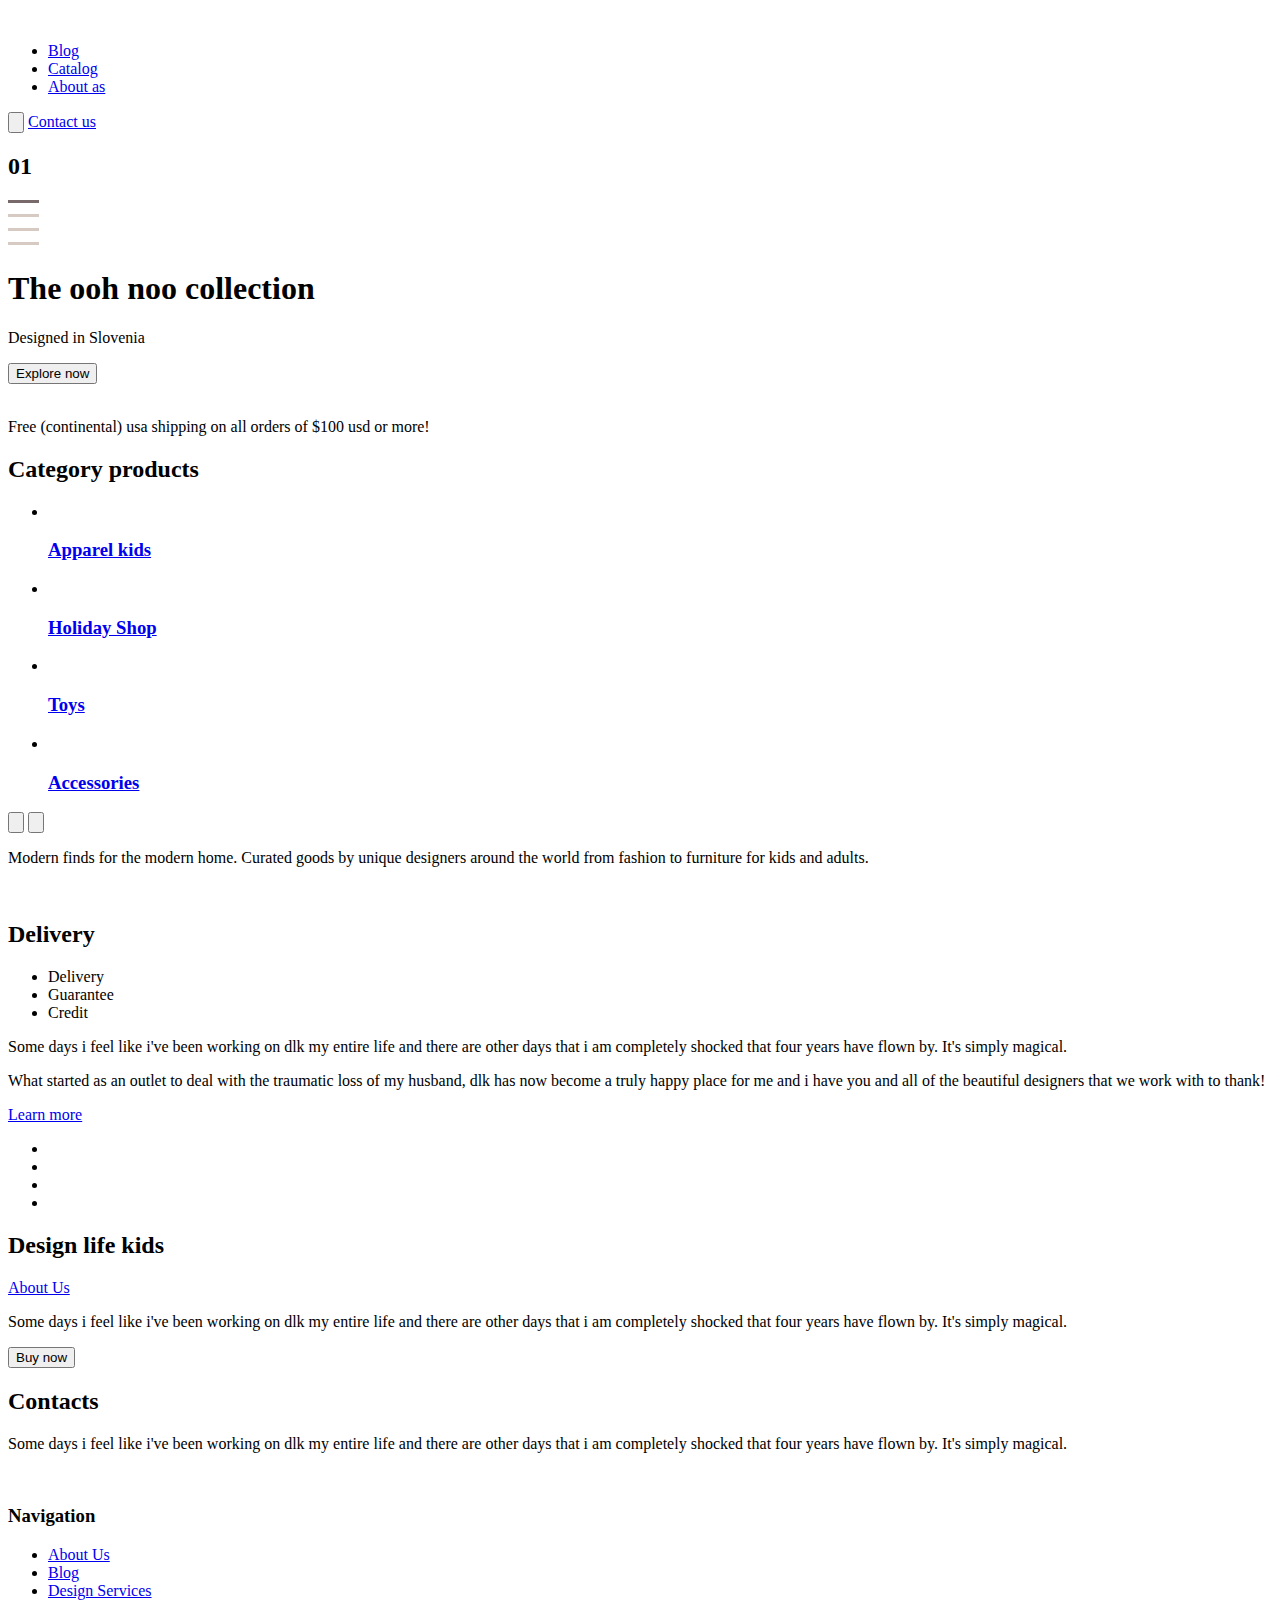
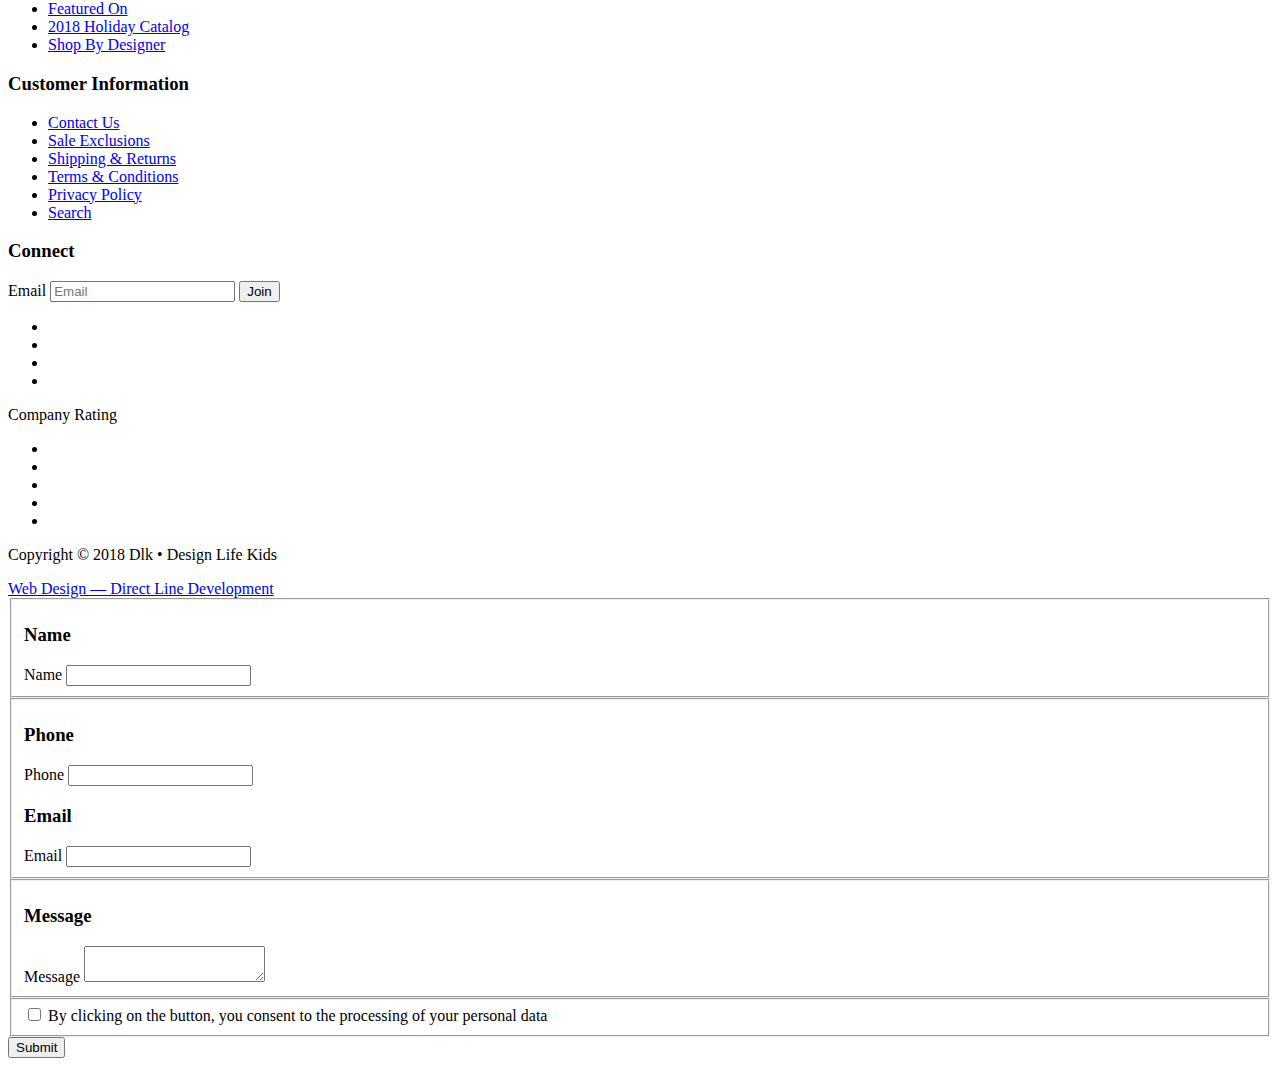
==== index.html @ 0288eea3 "restored files in proper location" ====
<!DOCTYPE html>
<html lang="en">
<head>
    <meta charset="UTF-8">    
    <title>Design Life Kids</title>
</head>
<body>
    <header>
        <img src="Images/logo-dlk.svg" alt="" class="logo">
        <nav>
            <ul>
                <li>
                    <a href="pages/blog.html">Blog</a>
                </li>
                <li>
                    <a href="pages/catalog.html">Catalog</a>
                </li>
                <li>
                    <a href="#">About as</a>
                </li>
            </ul>
        </nav>
        <div>
            <button class="button-magnifier">            
                <img src="Images/magnifier.png" alt="" class="search">                
            </button>
            <a href="pages/contacts.html" class="HeaderContactUS">Contact us</a> 
        </div>
    </header>
    
    <main>
        <section class="banner">
            <div>
                <h2>01</h2>
                <svg width="31" height="45" viewBox="0 0 31 45" fill="none" xmlns="http://www.w3.org/2000/svg">
                    <rect y="42" width="30.9994" height="3" fill="#D6CAC2"/>
                    <rect y="28" width="30.9994" height="3" fill="#D6CAC2"/>
                    <rect y="14" width="30.9994" height="3" fill="#D6CAC2"/>
                    <rect width="30.9994" height="3" fill="#1E0606" fill-opacity="0.6"/>
                </svg>
            </div>
            <div>
                <h1>The ooh noo collection</h1>
                <p>Designed in Slovenia</p>
                <button class="button">Explore now</button>
            </div>
            <img src="Images/banner-ooh_noo.png" alt="">
            <p> Free (continental) usa shipping on all orders of $100 usd or more!</p>
        </section>
        <section class="products">
            <h2>Category products</h2>
            <ul>
                <li>
                    <a href="#">
                        <img src="Images/products-apparel_kids.png" alt="">
                    </a>
                    <a href="#">  
                        <h3>Apparel kids</h3>
                    </a>
                </li>
                <li>
                    <a href="#">
                        <img src="Images/products-holiday_shop.png" alt="">
                    </a>
                    <a href="#">
                        <h3>Holiday Shop</h3>
                    </a>
                </li>
                <li>
                    <a href="pages/toys.html">
                        <img src="Images/products-toys.png" alt="">
                    </a>
                    <a href="pages/toys.html">
                        <h3>Toys</h3>
                    </a>
                </li>
                <li>
                    <a href="#">
                        <img src="Images/products-accessories.png" alt="">
                    </a>
                    <a href="#">
                        <h3>Accessories</h3>
                    </a>
                </li>
            </ul>
            <button class="button-arrow"><img src="Images/arrow-left.svg" alt=""></button>
            <button class="button-arrow"><img src="Images/arrow-right.svg" alt=""></button>
            <p>
                Modern finds for the modern home. Curated goods by unique designers around the world from fashion to furniture for kids and adults.
            </p>
        </section>
        <section class="delivery">
            <img src="Images/delivery-portrait.png" alt="">
            <div>
                <h2>Delivery</h2>
                <ul>
                    <li>Delivery</li>
                    <li>Guarantee</li>
                    <li>Credit</li>
                </ul>
                <p>
                    Some days i feel like i've been working on dlk my entire life and there are other days that i am completely shocked that four years have flown by. It's simply magical.
                </p>
                <p>
                    What started as an outlet to deal  with the traumatic loss of my husband, dlk has now become a truly happy place for me and i have you and all of the beautiful designers that we work with to thank!
                </p>
                <a href="#" class="button">Learn more</a>
            </div>
        
        </section>
        <div class="brands">            
            <ul>
                <li><a href="#"><img src="Images/brands-mailru.svg" alt=""></a></li>
                <li><a href="#"><img src="Images/brands-apple.svg" alt=""></a></li>
                <li><a href="#"><img src="Images/brands-eltex.svg" alt=""></a></li>
                <li><a href="#"><img src="Images/brands-owox.svg" alt=""></a></li>
            </ul>
        </div>
        <div class="about">
            <section>
                <h2>Design life kids</h2>
                <a href="#">About Us</a>
                <p>
                    Some days i feel like i've been working on dlk my entire life and there are other days that i am completely shocked that four years have flown by. It's simply magical.
                </p>
                <button class="button">Buy now</button>
            </section>        
            <section>
                <h2>Contacts</h2>
                <p>
                    Some days i feel like i've been working on dlk my entire life and there are other days that i am completely shocked that four years have flown by. It's simply magical.
                </p>
                <img src="Images/map.png" alt="">
            </section>
        </div>
    </main>
    <footer>
        <section class="footer">
            <h3>Navigation</h3>
            <nav>
                <ul>
                    <li><a href="#">About Us</a></li>
                    <li><a href="pages/blog.html">Blog</a></li>
                    <li><a href="#">Design Services</a></li>
                    <li><a href="#">Featured On</a></li>
                    <li><a href="#">2018 Holiday Catalog</a></li>
                    <li><a href="#">Shop By Designer</a></li>
                </ul>
            </nav>           
        </section>
        <section class="footer">
            <h3>Customer Information</h3>
            <nav>
                <ul>
                    <li><a href="pages/contacts.html">Contact Us</a></li>
                    <li><a href="#">Sale Exclusions</a></li>
                    <li><a href="#">Shipping & Returns</a></li>
                    <li><a href="#">Terms & Conditions</a></li>
                    <li><a href="#">Privacy Policy</a></li>
                    <li><a href="#">Search</a></li>
                </ul>    
            </nav>            
        </section>
        <section class="footer">
            <h3>Connect</h3>
            <form action="#">            
                <label for="email1">Email</label>
                <input type="email" placeholder="Email" id="email1">
                <button class="button">Join</button>
            </form>
            <ul>
                <li><a href="#" target="_blank"><img src="Images/social-facebook.svg" alt=""></a></li>
                <li><a href="#" target="_blank"><img src="Images/social-twitter.svg" alt=""></a></li>
                <li><a href="#" target="_blank"><img src="Images/social-pinterest.svg" alt=""></a></li>
                <li><a href="#" target="_blank"><img src="Images/social-instagram.svg" alt=""></a></li>
            </ul>            
        </section>
        <div class="footer">
            <p>Company Rating</p>
            <ul>
                <li>
                    <svg width="14" height="13" viewBox="0 0 14 13" fill="none" xmlns="http://www.w3.org/2000/svg">
                    <path d="M5.60845 0.927052C5.9078 0.0057416 7.21121 0.00574088 7.51056 0.927052L8.58013 4.21885H12.0413C13.0101 4.21885 13.4128 5.45846 12.6291 6.02786L9.82895 8.06231L10.8985 11.3541C11.1979 12.2754 10.1434 13.0415 9.35968 12.4721L6.55951 10.4377L3.75934 12.4721C2.97563 13.0415 1.92115 12.2754 2.2205 11.3541L3.29007 8.06231L0.4899 6.02787C-0.293814 5.45846 0.108961 4.21885 1.07768 4.21885H4.53888L5.60845 0.927052Z" fill="white"/>
                    </svg>
                </li>
                <li>
                    <svg width="14" height="13" viewBox="0 0 14 13" fill="none" xmlns="http://www.w3.org/2000/svg">
                    <path d="M5.60845 0.927052C5.9078 0.0057416 7.21121 0.00574088 7.51056 0.927052L8.58013 4.21885H12.0413C13.0101 4.21885 13.4128 5.45846 12.6291 6.02786L9.82895 8.06231L10.8985 11.3541C11.1979 12.2754 10.1434 13.0415 9.35968 12.4721L6.55951 10.4377L3.75934 12.4721C2.97563 13.0415 1.92115 12.2754 2.2205 11.3541L3.29007 8.06231L0.4899 6.02787C-0.293814 5.45846 0.108961 4.21885 1.07768 4.21885H4.53888L5.60845 0.927052Z" fill="white"/>
                    </svg>
                </li>
                <li>
                    <svg width="14" height="13" viewBox="0 0 14 13" fill="none" xmlns="http://www.w3.org/2000/svg">
                    <path d="M5.60845 0.927052C5.9078 0.0057416 7.21121 0.00574088 7.51056 0.927052L8.58013 4.21885H12.0413C13.0101 4.21885 13.4128 5.45846 12.6291 6.02786L9.82895 8.06231L10.8985 11.3541C11.1979 12.2754 10.1434 13.0415 9.35968 12.4721L6.55951 10.4377L3.75934 12.4721C2.97563 13.0415 1.92115 12.2754 2.2205 11.3541L3.29007 8.06231L0.4899 6.02787C-0.293814 5.45846 0.108961 4.21885 1.07768 4.21885H4.53888L5.60845 0.927052Z" fill="white"/>
                    </svg>
                </li>
                <li>
                    <svg width="14" height="13" viewBox="0 0 14 13" fill="none" xmlns="http://www.w3.org/2000/svg">
                    <path d="M5.60845 0.927052C5.9078 0.0057416 7.21121 0.00574088 7.51056 0.927052L8.58013 4.21885H12.0413C13.0101 4.21885 13.4128 5.45846 12.6291 6.02786L9.82895 8.06231L10.8985 11.3541C11.1979 12.2754 10.1434 13.0415 9.35968 12.4721L6.55951 10.4377L3.75934 12.4721C2.97563 13.0415 1.92115 12.2754 2.2205 11.3541L3.29007 8.06231L0.4899 6.02787C-0.293814 5.45846 0.108961 4.21885 1.07768 4.21885H4.53888L5.60845 0.927052Z" fill="white"/>
                    </svg>
                        
                </li>
                <li>
                    <svg width="14" height="13" viewBox="0 0 14 13" fill="none" xmlns="http://www.w3.org/2000/svg">
                    <path d="M5.60845 0.927052C5.9078 0.0057416 7.21121 0.00574088 7.51056 0.927052L8.58013 4.21885H12.0413C13.0101 4.21885 13.4128 5.45846 12.6291 6.02786L9.82895 8.06231L10.8985 11.3541C11.1979 12.2754 10.1434 13.0415 9.35968 12.4721L6.55951 10.4377L3.75934 12.4721C2.97563 13.0415 1.92115 12.2754 2.2205 11.3541L3.29007 8.06231L0.4899 6.02787C-0.293814 5.45846 0.108961 4.21885 1.07768 4.21885H4.53888L5.60845 0.927052Z" fill="white"/>
                    </svg>
                </li>
            </ul>
            <p>Copyright © 2018 Dlk • Design Life Kids</p>
            <a href="#">Web Design — Direct Line Development</a>
        </div>
    </footer>
    <div class="modal__form">
		<form action="#">
			<fieldset>
				<div>
                    <h3>Name</h3>
					<label for="name1">Name</label>
					<input type="text" id="name1">
				</div>
			</fieldset>
			<fieldset>
				<div>
                    <h3>Phone</h3>
					<label for="phone1">Phone</label>
					<input type="tel" id="phone1">
				</div>
				<div>
                    <h3>Email</h3>
					<label for="email2">Email</label>
					<input type="email" id="email2">
				</div>
			</fieldset>
			<fieldset>
                <h3>Message</h3>
				<label for="message1">Message</label>
				<textarea id="message1"></textarea>
			</fieldset>
            <fieldset>                
                <input type="checkbox" name="Confirm" id="Confirm1">
                <label for="Confirm1">By clicking on the button, you consent to the processing of your personal data</label>
            </fieldset>
            <button class="submit">Submit</button>			
		</form>
	</div>
</body>
</html>
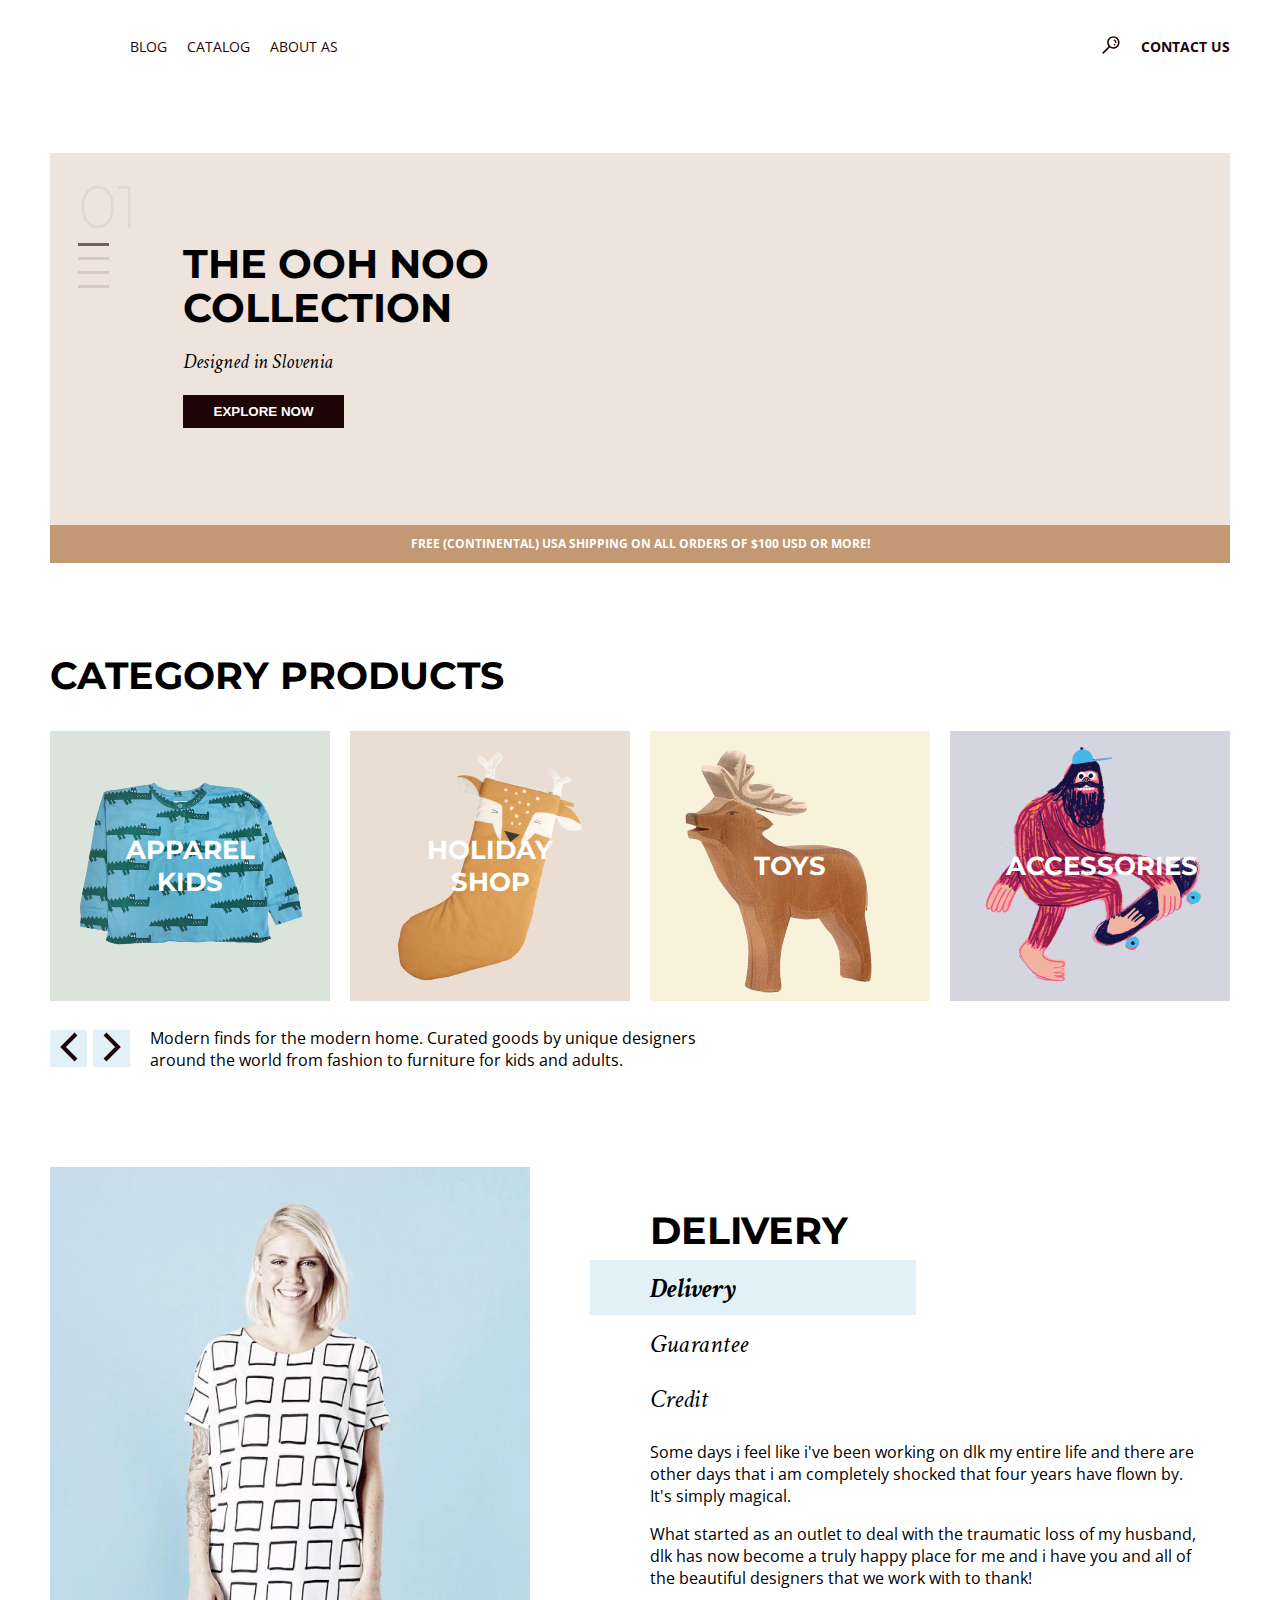
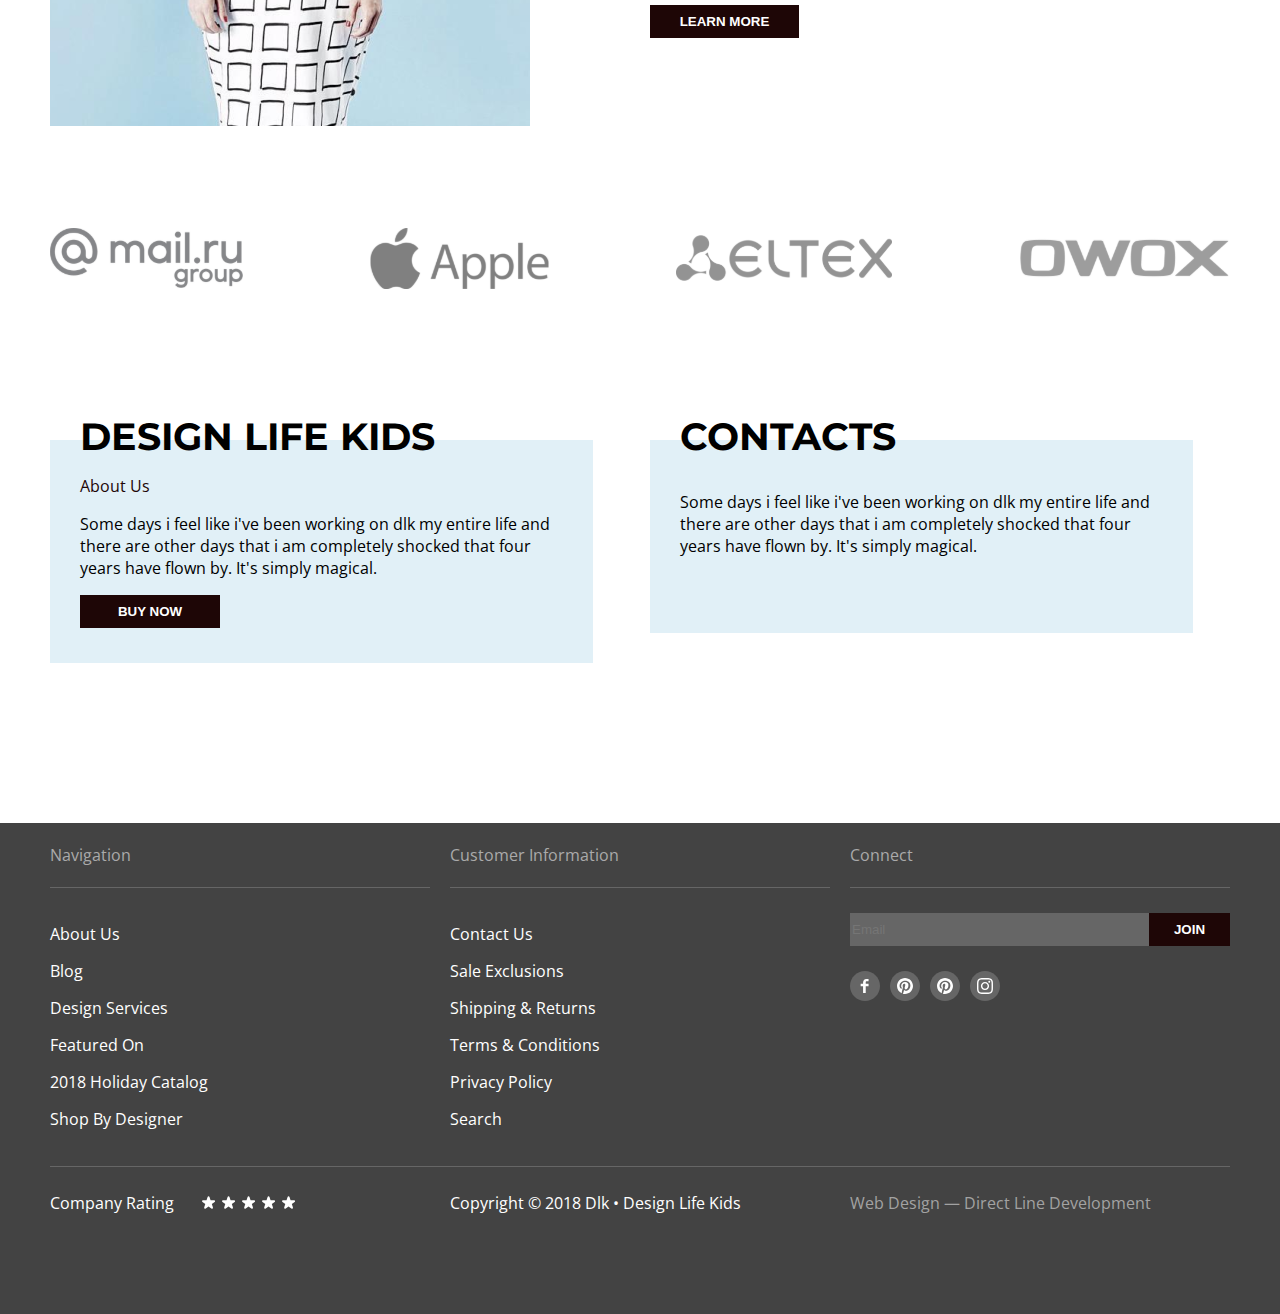
==== commit b04e9a09: "Main page has been fully CSSed." ====
--- a/index.html
+++ b/index.html
@@ -3,235 +3,317 @@
 <head>
     <meta charset="UTF-8">    
     <title>Design Life Kids</title>
+    <link rel="preconnect" href="https://fonts.gstatic.com">
+    <link href="https://fonts.googleapis.com/css2?family=Open+Sans:wght@400;700&display=swap" rel="stylesheet">
+    <link href="https://fonts.googleapis.com/css2?family=Montserrat:wght@300;400;700&display=swap" rel="stylesheet">
+    <link href="https://fonts.googleapis.com/css2?family=Crimson+Text:ital,wght@1,400;1,700&display=swap" rel="stylesheet">
+    <link rel="stylesheet" href="css/style.css">
 </head>
 <body>
-    <header>
-        <img src="Images/logo-dlk.svg" alt="" class="logo">
-        <nav>
-            <ul>
-                <li>
+    <header class="header container">        
+        <div class="header-logo">
+            <img src="Images/logo-dlk.svg" alt="" >
+        </div>
+        <nav class="header-nav">
+            <ul class="outline header-list">
+                <li class="header-item">
                     <a href="pages/blog.html">Blog</a>
                 </li>
-                <li>
+                <li class="header-item">
                     <a href="pages/catalog.html">Catalog</a>
                 </li>
-                <li>
+                <li class="header-item">
                     <a href="#">About as</a>
                 </li>
             </ul>
         </nav>
-        <div>
-            <button class="button-magnifier">            
-                <img src="Images/magnifier.png" alt="" class="search">                
+        <div class="header-contacts-us-wrapper">
+            <button class="button-magnifier">                        
+                <svg class="search" width="18" height="18" viewBox="0 0 18 18" fill="none" xmlns="http://www.w3.org/2000/svg">
+                    <path d="M11.3651 0.26001C7.94509 0.26001 5.16509 3.08001 5.16509 6.52001C5.16509 7.98001 5.6651 9.30002 6.4851 10.38L0.605098 16.32C0.265098 16.68 0.265098 17.24 0.605098 17.58C0.785098 17.76 1.0051 17.84 1.2251 17.84C1.4651 17.84 1.6851 17.76 1.8651 17.58L7.7451 11.62C8.7651 12.36 10.0051 12.78 11.3451 12.78C14.7651 12.78 17.5451 9.96001 17.5451 6.52001C17.5651 3.06001 14.7851 0.26001 11.3651 0.26001ZM11.3651 11.2C8.82509 11.2 6.76509 9.10001 6.76509 6.52001C6.76509 3.94001 8.82509 1.84001 11.3651 1.84001C13.9051 1.84001 15.9651 3.94001 15.9651 6.52001C15.9651 9.10001 13.9051 11.2 11.3651 11.2ZM14.4651 6.60001C14.4251 6.94001 14.1251 7.20001 13.7851 7.20001C13.7451 7.20001 13.7251 7.20001 13.6851 7.20001C13.3051 7.14001 13.0451 6.80001 13.0851 6.42001C13.2251 5.38001 12.0651 4.84001 12.0051 4.82001C11.6651 4.66001 11.5051 4.24001 11.6651 3.90001C11.8251 3.56001 12.2251 3.40001 12.5851 3.54001C12.6651 3.56001 14.7451 4.52001 14.4651 6.60001ZM13.0051 8.12001C13.1451 8.26001 13.2451 8.48002 13.2451 8.68002C13.2451 8.90002 13.1651 9.10001 13.0051 9.24002C12.8651 9.38002 12.6451 9.48002 12.4451 9.48002C12.2451 9.48002 12.0251 9.40001 11.8851 9.24002C11.7451 9.10001 11.6451 8.88002 11.6451 8.68002C11.6451 8.48002 11.7251 8.26001 11.8851 8.12001C12.0251 7.98001 12.2451 7.88002 12.4451 7.88002C12.6451 7.88002 12.8451 7.96001 13.0051 8.12001Z" fill="#1E0606"/>
+                </svg>                                
             </button>
-            <a href="pages/contacts.html" class="HeaderContactUS">Contact us</a> 
+            <div>
+                <a href="pages/contacts.html" class="header-contact-us">Contact us</a>
+            </div>            
         </div>
     </header>
     
     <main>
-        <section class="banner">
+        <section class="banner container">
+            <div class="banner-logo-block">
+                <div class="banner-burger">
+                    <p class="banner-page-number">01</p>
+                    <svg width="31" height="45" viewBox="0 0 31 45" fill="none" xmlns="http://www.w3.org/2000/svg">
+                        <rect y="42" width="30.9994" height="3" fill="#D6CAC2"/>
+                        <rect y="28" width="30.9994" height="3" fill="#D6CAC2"/>
+                        <rect y="14" width="30.9994" height="3" fill="#D6CAC2"/>
+                        <rect width="30.9994" height="3" fill="#1E0606" fill-opacity="0.6"/>
+                    </svg>
+                </div>
+                <div class="banner-title-block">
+                    <h1>The ooh noo collection</h1>
+                    <p class="banner-designed">Designed in Slovenia</p>
+                    <button class="button explore-now">Explore now</button>
+                </div>
+                <img src="Images/banner-ooh_noo.png" class="banner-logo-img" alt="">                           
+            </div>           
+            <p class="free-shipping">Free (continental) usa shipping on all orders of $100 usd or more!</p>            
+        </section>
+        <section class="products container">
+            <h2>Category products</h2>
+            <ul class="products-list">
+                <li>
+                     <a href="#" class="products-link">
+                         <div class="products-items prod-item-01">                            
+                             <div class="product-title">
+                                 <h3>Apparel kids</h3>                                
+                             </div>                           
+                         </div>
+                     </a>
+                </li>
+                <li>
+                     <a href="#" class="products-link">
+                         <div class="products-items prod-item-02">
+                             <div class="product-title">
+                                 <h3>Holiday Shop</h3>                        
+                             </div>
+                         </div>
+                     </a>
+                </li>
+                <li>
+                     <a href="#" class="products-link">
+                         <div class="products-items prod-item-03">
+                             <div class="product-title">
+                                 <h3>Toys</h3>                        
+                             </div>
+                         </div>
+                     </a>
+                </li>
+                <li>
+                     <a href="#" class="products-link">
+                         <div class="products-items prod-item-04">
+                             <div class="product-title">
+                                 <h3>Accessories</h3>  
+                             </div>
+                         </div>
+                     </a>
+                 </li>
+            </ul>
+            <div class="list-control-buttons">
+                <div class="buttons-wrapper">
+                     <button class="button-arrow"><img src="images/arrow-left.svg" alt=""></button>                
+                </div>
+                <div class="buttons-wrapper">                
+                     <button class="button-arrow"><img src="images/arrow-right.svg" alt=""></button>
+                </div>
+                <div class="text-wrapper">
+                     <p>Modern finds for the modern home. Curated goods by unique designers around the world from fashion to furniture for kids and adults.</p>
+                </div>                      
+            </div>                    
+        </section>        
+        <section class="delivery container">
             <div>
-                <h2>01</h2>
-                <svg width="31" height="45" viewBox="0 0 31 45" fill="none" xmlns="http://www.w3.org/2000/svg">
-                    <rect y="42" width="30.9994" height="3" fill="#D6CAC2"/>
-                    <rect y="28" width="30.9994" height="3" fill="#D6CAC2"/>
-                    <rect y="14" width="30.9994" height="3" fill="#D6CAC2"/>
-                    <rect width="30.9994" height="3" fill="#1E0606" fill-opacity="0.6"/>
-                </svg>
+                <img src="images/delivery-portrait.png" alt="">
             </div>
-            <div>
-                <h1>The ooh noo collection</h1>
-                <p>Designed in Slovenia</p>
-                <button class="button">Explore now</button>
+            <div class="delivery-wrapper">
+                <div >
+                    <h2 class="delivery-title">Delivery</h2>
+                </div>            
+                <ul class="outline delivery-list">
+                    <li class="delivery-list-item delivery-selected-item">
+                        Delivery
+                    </li>
+                    <li class="delivery-list-item">
+                        Guarantee
+                        
+                    </li>
+                    <li class="delivery-list-item">
+                        Credit                  
+                    </li>
+                </ul>
+                <p class="delivery-text">Some days i feel like i've been working on dlk my entire life and there are other days that i am completely shocked that four years have flown by. It's simply magical.</p>
+                <p class="delivery-text">What started as an outlet to deal  with the traumatic loss of my husband, dlk has now become a truly happy place for me and i have you and all of the beautiful designers that we work with to thank!</p>
+                <button class="button learn-more">
+                    Learn more
+                </button>
             </div>
-            <img src="Images/banner-ooh_noo.png" alt="">
-            <p> Free (continental) usa shipping on all orders of $100 usd or more!</p>
         </section>
-        <section class="products">
-            <h2>Category products</h2>
-            <ul>
-                <li>
-                    <a href="#">
-                        <img src="Images/products-apparel_kids.png" alt="">
-                    </a>
-                    <a href="#">  
-                        <h3>Apparel kids</h3>
-                    </a>
-                </li>
-                <li>
-                    <a href="#">
-                        <img src="Images/products-holiday_shop.png" alt="">
-                    </a>
-                    <a href="#">
-                        <h3>Holiday Shop</h3>
-                    </a>
-                </li>
-                <li>
-                    <a href="pages/toys.html">
-                        <img src="Images/products-toys.png" alt="">
-                    </a>
-                    <a href="pages/toys.html">
-                        <h3>Toys</h3>
-                    </a>
-                </li>
-                <li>
-                    <a href="#">
-                        <img src="Images/products-accessories.png" alt="">
-                    </a>
-                    <a href="#">
-                        <h3>Accessories</h3>
-                    </a>
-                </li>
+        <div class="brands container">            
+            <ul class="outline brands-list">
+                <li class="brand-item"><a href="#"><img src="images/brands-mailru.svg" alt=""></a></li>
+                <li class="brand-item"><a href="#"><img src="images/brands-apple.svg" alt=""></a></li>
+                <li class="brand-item"><a href="#"><img src="images/brands-eltex.svg" alt=""></a></li>
+                <li class="brand-item"><a href="#"><img src="images/brands-owox.svg" alt=""></a></li>
             </ul>
-            <button class="button-arrow"><img src="Images/arrow-left.svg" alt=""></button>
-            <button class="button-arrow"><img src="Images/arrow-right.svg" alt=""></button>
-            <p>
-                Modern finds for the modern home. Curated goods by unique designers around the world from fashion to furniture for kids and adults.
-            </p>
-        </section>
-        <section class="delivery">
-            <img src="Images/delivery-portrait.png" alt="">
-            <div>
-                <h2>Delivery</h2>
-                <ul>
-                    <li>Delivery</li>
-                    <li>Guarantee</li>
-                    <li>Credit</li>
-                </ul>
-                <p>
+        </div>
+        <div class="about container">
+            <section class="about-design">
+                <div class="about-title-shift">
+                    <h2>Design life kids</h2>
+                </div>
+                
+                <div class="about-design-block">
+                    <a href="#">About Us</a>
+                    <p>
+                        Some days i feel like i've been working on dlk my entire life and there are other days that i am completely shocked that four years have flown by. It's simply magical.
+                    </p>
+                    <button class="button buy-now">Buy now</button>
+                </div>
+                
+            </section>        
+            <section class="about-contacts">
+                <div class="about-title-shift">
+                    <h2>Contacts</h2>
+                </div>
+                
+                <div class="about-design-block about-contacts-block">
+                    <p>
                     Some days i feel like i've been working on dlk my entire life and there are other days that i am completely shocked that four years have flown by. It's simply magical.
-                </p>
-                <p>
-                    What started as an outlet to deal  with the traumatic loss of my husband, dlk has now become a truly happy place for me and i have you and all of the beautiful designers that we work with to thank!
-                </p>
-                <a href="#" class="button">Learn more</a>
-            </div>
-        
-        </section>
-        <div class="brands">            
-            <ul>
-                <li><a href="#"><img src="Images/brands-mailru.svg" alt=""></a></li>
-                <li><a href="#"><img src="Images/brands-apple.svg" alt=""></a></li>
-                <li><a href="#"><img src="Images/brands-eltex.svg" alt=""></a></li>
-                <li><a href="#"><img src="Images/brands-owox.svg" alt=""></a></li>
-            </ul>
-        </div>
-        <div class="about">
-            <section>
-                <h2>Design life kids</h2>
-                <a href="#">About Us</a>
-                <p>
-                    Some days i feel like i've been working on dlk my entire life and there are other days that i am completely shocked that four years have flown by. It's simply magical.
-                </p>
-                <button class="button">Buy now</button>
-            </section>        
-            <section>
-                <h2>Contacts</h2>
-                <p>
-                    Some days i feel like i've been working on dlk my entire life and there are other days that i am completely shocked that four years have flown by. It's simply magical.
-                </p>
-                <img src="Images/map.png" alt="">
+                    </p>
+                </div>
+                <div class="about-map">
+                    <img src="Images/map.png" alt="">
+                </div>                       
             </section>
         </div>
     </main>
     <footer>
-        <section class="footer">
-            <h3>Navigation</h3>
-            <nav>
-                <ul>
-                    <li><a href="#">About Us</a></li>
-                    <li><a href="pages/blog.html">Blog</a></li>
-                    <li><a href="#">Design Services</a></li>
-                    <li><a href="#">Featured On</a></li>
-                    <li><a href="#">2018 Holiday Catalog</a></li>
-                    <li><a href="#">Shop By Designer</a></li>
+        <div class="footer-wrapper footer-wrapper-1 container">
+            <section class="footer-section">        
+                <h4>Navigation</h4>
+                <nav class="footer-nav">
+                    <ul class="outline footer-nav-list">
+                        <li><a href="#">About Us</a></li>
+                        <li><a href="pages/blog.html">Blog</a></li>
+                        <li><a href="#">Design Services</a></li>
+                        <li><a href="#">Featured On</a></li>
+                        <li><a href="#">2018 Holiday Catalog</a></li>
+                        <li><a href="#">Shop By Designer</a></li>
+                    </ul>
+                </nav>        
+            </section>
+            <section class="footer-section">        
+                <h4>Customer Information</h4>
+                <nav class="footer-nav">
+                    <ul class="outline footer-nav-list">
+                        <li><a href="pages/contacts.html">Contact Us</a></li>
+                        <li><a href="#">Sale Exclusions</a></li>
+                        <li><a href="#">Shipping & Returns</a></li>
+                        <li><a href="#">Terms & Conditions</a></li>
+                        <li><a href="#">Privacy Policy</a></li>
+                        <li><a href="#">Search</a></li>
+                    </ul>
+                </nav>        
+            </section>
+            <section class="footer-section">        
+                <h4>Connect</h4>
+                <div class="footer-nav">
+                    <form action="#" class="form">            
+                        <label for="email1" class="footer-label-email">Email</label>
+                        <input type="email" placeholder="Email" id="email1" class="input-field">
+                        <button class="button join">Join</button>
+                    </form>
+                </div>                               
+                <ul class="outline social-list">
+                    <li>
+                        <a href="#" target="_blank">
+                            <svg width="30" height="30" viewBox="0 0 30 30" fill="none" xmlns="http://www.w3.org/2000/svg">
+                                <path fill-rule="evenodd" clip-rule="evenodd" d="M0 15C0 6.71573 6.71573 0 15 0C23.2843 0 30 6.71573 30 15C30 23.2843 23.2843 30 15 30C6.71573 30 0 23.2843 0 15Z" fill="#666666"/>
+                                <path fill-rule="evenodd" clip-rule="evenodd" d="M18.5527 10.3672H16.2967C16.0307 10.3672 15.7337 10.7172 15.7337 11.1852V12.8142H18.5527V15.1352H15.7337V22.1052H13.0707V15.1352H10.6577V12.8142H13.0707V11.4472C13.0707 9.48823 14.4317 7.89423 16.2967 7.89423H18.5527V10.3672Z" fill="white"/>
+                            </svg>
+                        </a>
+                    </li>
+                    <li>
+                        <a href="#" target="_blank">
+                            <svg width="30" height="30" viewBox="0 0 30 30" fill="none" xmlns="http://www.w3.org/2000/svg">
+                                <path fill-rule="evenodd" clip-rule="evenodd" d="M0 15C0 6.71573 6.71573 0 15 0C23.2843 0 30 6.71573 30 15C30 23.2843 23.2843 30 15 30C6.71573 30 0 23.2843 0 15Z" fill="#666666"/>
+                                <path fill-rule="evenodd" clip-rule="evenodd" d="M15.0005 7C10.5825 7 7 10.5816 7 15.0005C7 18.2754 8.97001 21.0902 11.7896 22.3273C11.767 21.7694 11.7858 21.0977 11.9279 20.49C12.0821 19.8408 12.9571 16.1313 12.9571 16.1313C12.9571 16.1313 12.7021 15.6205 12.7021 14.865C12.7021 13.6796 13.3898 12.7943 14.245 12.7943C14.9722 12.7943 15.3241 13.3409 15.3241 13.9957C15.3241 14.7267 14.8575 15.8208 14.6176 16.8341C14.4172 17.6836 15.0428 18.3751 15.8801 18.3751C17.3957 18.3751 18.4165 16.4286 18.4165 14.1218C18.4165 12.3691 17.2358 11.0567 15.088 11.0567C12.6617 11.0567 11.1498 12.8658 11.1498 14.8866C11.1498 15.5847 11.3549 16.0758 11.6767 16.4559C11.8253 16.6318 11.8451 16.7014 11.7914 16.9027C11.7538 17.0486 11.6654 17.4042 11.6287 17.5444C11.5751 17.7466 11.4114 17.82 11.2288 17.7448C10.1102 17.2885 9.58999 16.0645 9.58999 14.6881C9.58999 12.4161 11.5064 9.68972 15.3072 9.68972C18.3619 9.68972 20.3724 11.9015 20.3724 14.2732C20.3724 17.4117 18.6282 19.7562 16.0551 19.7562C15.1924 19.7562 14.3795 19.2895 14.1011 18.7599C14.1011 18.7599 13.6363 20.6029 13.5385 20.9585C13.3691 21.5747 13.037 22.1919 12.7332 22.6717C13.4529 22.8843 14.213 23 15.0005 23C19.4184 23 23 19.4184 23 15.0005C23 10.5816 19.4184 7 15.0005 7Z" fill="white"/>
+                                </svg>
+                        </a>
+                    </li>
+                    <li>
+                        <a href="#" target="_blank">
+                            <svg width="30" height="30" viewBox="0 0 30 30" fill="none" xmlns="http://www.w3.org/2000/svg">
+                                <path fill-rule="evenodd" clip-rule="evenodd" d="M0 15C0 6.71573 6.71573 0 15 0C23.2843 0 30 6.71573 30 15C30 23.2843 23.2843 30 15 30C6.71573 30 0 23.2843 0 15Z" fill="#666666"/>
+                                <path fill-rule="evenodd" clip-rule="evenodd" d="M15.0005 7C10.5825 7 7 10.5816 7 15.0005C7 18.2754 8.97001 21.0902 11.7896 22.3273C11.767 21.7694 11.7858 21.0977 11.9279 20.49C12.0821 19.8408 12.9571 16.1313 12.9571 16.1313C12.9571 16.1313 12.7021 15.6205 12.7021 14.865C12.7021 13.6796 13.3898 12.7943 14.245 12.7943C14.9722 12.7943 15.3241 13.3409 15.3241 13.9957C15.3241 14.7267 14.8575 15.8208 14.6176 16.8341C14.4172 17.6836 15.0428 18.3751 15.8801 18.3751C17.3957 18.3751 18.4165 16.4286 18.4165 14.1218C18.4165 12.3691 17.2358 11.0567 15.088 11.0567C12.6617 11.0567 11.1498 12.8658 11.1498 14.8866C11.1498 15.5847 11.3549 16.0758 11.6767 16.4559C11.8253 16.6318 11.8451 16.7014 11.7914 16.9027C11.7538 17.0486 11.6654 17.4042 11.6287 17.5444C11.5751 17.7466 11.4114 17.82 11.2288 17.7448C10.1102 17.2885 9.58999 16.0645 9.58999 14.6881C9.58999 12.4161 11.5064 9.68972 15.3072 9.68972C18.3619 9.68972 20.3724 11.9015 20.3724 14.2732C20.3724 17.4117 18.6282 19.7562 16.0551 19.7562C15.1924 19.7562 14.3795 19.2895 14.1011 18.7599C14.1011 18.7599 13.6363 20.6029 13.5385 20.9585C13.3691 21.5747 13.037 22.1919 12.7332 22.6717C13.4529 22.8843 14.213 23 15.0005 23C19.4184 23 23 19.4184 23 15.0005C23 10.5816 19.4184 7 15.0005 7Z" fill="white"/>
+                                </svg>
+                        </a>
+                    </li>
+                    <li>
+                        <a href="#" target="_blank">
+                            <svg width="30" height="30" viewBox="0 0 30 30" fill="none" xmlns="http://www.w3.org/2000/svg">
+                                <path fill-rule="evenodd" clip-rule="evenodd" d="M0 15C0 6.71573 6.71573 0 15 0C23.2843 0 30 6.71573 30 15C30 23.2843 23.2843 30 15 30C6.71573 30 0 23.2843 0 15Z" fill="#666666"/>
+                                <path fill-rule="evenodd" clip-rule="evenodd" d="M15 7C12.8273 7 12.5549 7.0092 11.7016 7.04813C10.8501 7.08697 10.2686 7.22223 9.7597 7.42C9.23363 7.62443 8.7875 7.89797 8.3427 8.3427C7.89797 8.7875 7.62443 9.23363 7.42 9.7597C7.22223 10.2686 7.08697 10.8501 7.04813 11.7016C7.0092 12.5549 7 12.8273 7 15C7 17.1727 7.0092 17.4451 7.04813 18.2984C7.08697 19.1499 7.22223 19.7314 7.42 20.2403C7.62443 20.7664 7.89797 21.2125 8.3427 21.6573C8.7875 22.102 9.23363 22.3756 9.7597 22.58C10.2686 22.7778 10.8501 22.913 11.7016 22.9519C12.5549 22.9908 12.8273 23 15 23C17.1727 23 17.4451 22.9908 18.2984 22.9519C19.1499 22.913 19.7314 22.7778 20.2403 22.58C20.7664 22.3756 21.2125 22.102 21.6573 21.6573C22.102 21.2125 22.3756 20.7664 22.58 20.2403C22.7778 19.7314 22.913 19.1499 22.9519 18.2984C22.9908 17.4451 23 17.1727 23 15C23 12.8273 22.9908 12.5549 22.9519 11.7016C22.913 10.8501 22.7778 10.2686 22.58 9.7597C22.3756 9.23363 22.102 8.7875 21.6573 8.3427C21.2125 7.89797 20.7664 7.62443 20.2403 7.42C19.7314 7.22223 19.1499 7.08697 18.2984 7.04813C17.4451 7.0092 17.1727 7 15 7ZM15 8.44143C17.1361 8.44143 17.3891 8.4496 18.2327 8.4881C19.0127 8.52367 19.4363 8.65397 19.7182 8.76353C20.0916 8.90867 20.3581 9.08203 20.638 9.362C20.918 9.6419 21.0913 9.9084 21.2365 10.2818C21.346 10.5637 21.4763 10.9873 21.5119 11.7673C21.5504 12.6109 21.5586 12.8639 21.5586 15C21.5586 17.1361 21.5504 17.3891 21.5119 18.2327C21.4763 19.0127 21.346 19.4363 21.2365 19.7182C21.0913 20.0916 20.918 20.3581 20.638 20.638C20.3581 20.918 20.0916 21.0913 19.7182 21.2365C19.4363 21.346 19.0127 21.4763 18.2327 21.5119C17.3892 21.5504 17.1363 21.5586 15 21.5586C12.8637 21.5586 12.6108 21.5504 11.7673 21.5119C10.9873 21.4763 10.5637 21.346 10.2818 21.2365C9.9084 21.0913 9.64193 20.918 9.36197 20.638C9.08207 20.3581 8.90867 20.0916 8.76353 19.7182C8.65397 19.4363 8.52367 19.0127 8.4881 18.2327C8.4496 17.3891 8.44143 17.1361 8.44143 15C8.44143 12.8639 8.4496 12.6109 8.4881 11.7673C8.52367 10.9873 8.65397 10.5637 8.76353 10.2818C8.90867 9.9084 9.08203 9.6419 9.36197 9.362C9.64193 9.08203 9.9084 8.90867 10.2818 8.76353C10.5637 8.65397 10.9873 8.52367 11.7673 8.4881C12.6109 8.4496 12.8639 8.44143 15 8.44143ZM10.8919 15C10.8919 12.7311 12.7311 10.8919 15 10.8919C17.2689 10.8919 19.1081 12.7311 19.1081 15C19.1081 17.2689 17.2689 19.1081 15 19.1081C12.7311 19.1081 10.8919 17.2689 10.8919 15ZM15 17.6667C13.5272 17.6667 12.3333 16.4728 12.3333 15C12.3333 13.5272 13.5272 12.3333 15 12.3333C16.4728 12.3333 17.6667 13.5272 17.6667 15C17.6667 16.4728 16.4728 17.6667 15 17.6667ZM19.2704 11.6896C19.8006 11.6896 20.2304 11.2598 20.2304 10.7296C20.2304 10.1994 19.8006 9.76957 19.2704 9.76957C18.7402 9.76957 18.3104 10.1994 18.3104 10.7296C18.3104 11.2598 18.7402 11.6896 19.2704 11.6896Z" fill="white"/>
+                                </svg>
+                        </a>
+                    </li>
+                </ul>                     
+            </section>
+        </div>
+        <div class="footer-wrapper footer-wrapper-2 container">
+            <div class="footer-section raiting-wrapper">
+                <div class="raiting-title"> Company Rating</div>
+                <ul class="outline raiting-list">
+                    <li>
+                        <svg width="14" height="13" viewBox="0 0 14 13" fill="none" xmlns="http://www.w3.org/2000/svg">
+                        <path d="M5.60845 0.927052C5.9078 0.0057416 7.21121 0.00574088 7.51056 0.927052L8.58013 4.21885H12.0413C13.0101 4.21885 13.4128 5.45846 12.6291 6.02786L9.82895 8.06231L10.8985 11.3541C11.1979 12.2754 10.1434 13.0415 9.35968 12.4721L6.55951 10.4377L3.75934 12.4721C2.97563 13.0415 1.92115 12.2754 2.2205 11.3541L3.29007 8.06231L0.4899 6.02787C-0.293814 5.45846 0.108961 4.21885 1.07768 4.21885H4.53888L5.60845 0.927052Z" fill="white"/>
+                        </svg>
+                    </li>
+                    <li>
+                        <svg width="14" height="13" viewBox="0 0 14 13" fill="none" xmlns="http://www.w3.org/2000/svg">
+                        <path d="M5.60845 0.927052C5.9078 0.0057416 7.21121 0.00574088 7.51056 0.927052L8.58013 4.21885H12.0413C13.0101 4.21885 13.4128 5.45846 12.6291 6.02786L9.82895 8.06231L10.8985 11.3541C11.1979 12.2754 10.1434 13.0415 9.35968 12.4721L6.55951 10.4377L3.75934 12.4721C2.97563 13.0415 1.92115 12.2754 2.2205 11.3541L3.29007 8.06231L0.4899 6.02787C-0.293814 5.45846 0.108961 4.21885 1.07768 4.21885H4.53888L5.60845 0.927052Z" fill="white"/>
+                        </svg>
+                    </li>
+                    <li>
+                        <svg width="14" height="13" viewBox="0 0 14 13" fill="none" xmlns="http://www.w3.org/2000/svg">
+                        <path d="M5.60845 0.927052C5.9078 0.0057416 7.21121 0.00574088 7.51056 0.927052L8.58013 4.21885H12.0413C13.0101 4.21885 13.4128 5.45846 12.6291 6.02786L9.82895 8.06231L10.8985 11.3541C11.1979 12.2754 10.1434 13.0415 9.35968 12.4721L6.55951 10.4377L3.75934 12.4721C2.97563 13.0415 1.92115 12.2754 2.2205 11.3541L3.29007 8.06231L0.4899 6.02787C-0.293814 5.45846 0.108961 4.21885 1.07768 4.21885H4.53888L5.60845 0.927052Z" fill="white"/>
+                        </svg>
+                    </li>
+                    <li>
+                        <svg width="14" height="13" viewBox="0 0 14 13" fill="none" xmlns="http://www.w3.org/2000/svg">
+                        <path d="M5.60845 0.927052C5.9078 0.0057416 7.21121 0.00574088 7.51056 0.927052L8.58013 4.21885H12.0413C13.0101 4.21885 13.4128 5.45846 12.6291 6.02786L9.82895 8.06231L10.8985 11.3541C11.1979 12.2754 10.1434 13.0415 9.35968 12.4721L6.55951 10.4377L3.75934 12.4721C2.97563 13.0415 1.92115 12.2754 2.2205 11.3541L3.29007 8.06231L0.4899 6.02787C-0.293814 5.45846 0.108961 4.21885 1.07768 4.21885H4.53888L5.60845 0.927052Z" fill="white"/>
+                        </svg>
+                            
+                    </li>
+                    <li>
+                        <svg width="14" height="13" viewBox="0 0 14 13" fill="none" xmlns="http://www.w3.org/2000/svg">
+                        <path d="M5.60845 0.927052C5.9078 0.0057416 7.21121 0.00574088 7.51056 0.927052L8.58013 4.21885H12.0413C13.0101 4.21885 13.4128 5.45846 12.6291 6.02786L9.82895 8.06231L10.8985 11.3541C11.1979 12.2754 10.1434 13.0415 9.35968 12.4721L6.55951 10.4377L3.75934 12.4721C2.97563 13.0415 1.92115 12.2754 2.2205 11.3541L3.29007 8.06231L0.4899 6.02787C-0.293814 5.45846 0.108961 4.21885 1.07768 4.21885H4.53888L5.60845 0.927052Z" fill="white"/>
+                        </svg>
+                    </li>
                 </ul>
-            </nav>           
-        </section>
-        <section class="footer">
-            <h3>Customer Information</h3>
-            <nav>
-                <ul>
-                    <li><a href="pages/contacts.html">Contact Us</a></li>
-                    <li><a href="#">Sale Exclusions</a></li>
-                    <li><a href="#">Shipping & Returns</a></li>
-                    <li><a href="#">Terms & Conditions</a></li>
-                    <li><a href="#">Privacy Policy</a></li>
-                    <li><a href="#">Search</a></li>
-                </ul>    
-            </nav>            
-        </section>
-        <section class="footer">
-            <h3>Connect</h3>
-            <form action="#">            
-                <label for="email1">Email</label>
-                <input type="email" placeholder="Email" id="email1">
-                <button class="button">Join</button>
-            </form>
-            <ul>
-                <li><a href="#" target="_blank"><img src="Images/social-facebook.svg" alt=""></a></li>
-                <li><a href="#" target="_blank"><img src="Images/social-twitter.svg" alt=""></a></li>
-                <li><a href="#" target="_blank"><img src="Images/social-pinterest.svg" alt=""></a></li>
-                <li><a href="#" target="_blank"><img src="Images/social-instagram.svg" alt=""></a></li>
-            </ul>            
-        </section>
-        <div class="footer">
-            <p>Company Rating</p>
-            <ul>
-                <li>
-                    <svg width="14" height="13" viewBox="0 0 14 13" fill="none" xmlns="http://www.w3.org/2000/svg">
-                    <path d="M5.60845 0.927052C5.9078 0.0057416 7.21121 0.00574088 7.51056 0.927052L8.58013 4.21885H12.0413C13.0101 4.21885 13.4128 5.45846 12.6291 6.02786L9.82895 8.06231L10.8985 11.3541C11.1979 12.2754 10.1434 13.0415 9.35968 12.4721L6.55951 10.4377L3.75934 12.4721C2.97563 13.0415 1.92115 12.2754 2.2205 11.3541L3.29007 8.06231L0.4899 6.02787C-0.293814 5.45846 0.108961 4.21885 1.07768 4.21885H4.53888L5.60845 0.927052Z" fill="white"/>
-                    </svg>
-                </li>
-                <li>
-                    <svg width="14" height="13" viewBox="0 0 14 13" fill="none" xmlns="http://www.w3.org/2000/svg">
-                    <path d="M5.60845 0.927052C5.9078 0.0057416 7.21121 0.00574088 7.51056 0.927052L8.58013 4.21885H12.0413C13.0101 4.21885 13.4128 5.45846 12.6291 6.02786L9.82895 8.06231L10.8985 11.3541C11.1979 12.2754 10.1434 13.0415 9.35968 12.4721L6.55951 10.4377L3.75934 12.4721C2.97563 13.0415 1.92115 12.2754 2.2205 11.3541L3.29007 8.06231L0.4899 6.02787C-0.293814 5.45846 0.108961 4.21885 1.07768 4.21885H4.53888L5.60845 0.927052Z" fill="white"/>
-                    </svg>
-                </li>
-                <li>
-                    <svg width="14" height="13" viewBox="0 0 14 13" fill="none" xmlns="http://www.w3.org/2000/svg">
-                    <path d="M5.60845 0.927052C5.9078 0.0057416 7.21121 0.00574088 7.51056 0.927052L8.58013 4.21885H12.0413C13.0101 4.21885 13.4128 5.45846 12.6291 6.02786L9.82895 8.06231L10.8985 11.3541C11.1979 12.2754 10.1434 13.0415 9.35968 12.4721L6.55951 10.4377L3.75934 12.4721C2.97563 13.0415 1.92115 12.2754 2.2205 11.3541L3.29007 8.06231L0.4899 6.02787C-0.293814 5.45846 0.108961 4.21885 1.07768 4.21885H4.53888L5.60845 0.927052Z" fill="white"/>
-                    </svg>
-                </li>
-                <li>
-                    <svg width="14" height="13" viewBox="0 0 14 13" fill="none" xmlns="http://www.w3.org/2000/svg">
-                    <path d="M5.60845 0.927052C5.9078 0.0057416 7.21121 0.00574088 7.51056 0.927052L8.58013 4.21885H12.0413C13.0101 4.21885 13.4128 5.45846 12.6291 6.02786L9.82895 8.06231L10.8985 11.3541C11.1979 12.2754 10.1434 13.0415 9.35968 12.4721L6.55951 10.4377L3.75934 12.4721C2.97563 13.0415 1.92115 12.2754 2.2205 11.3541L3.29007 8.06231L0.4899 6.02787C-0.293814 5.45846 0.108961 4.21885 1.07768 4.21885H4.53888L5.60845 0.927052Z" fill="white"/>
-                    </svg>
-                        
-                </li>
-                <li>
-                    <svg width="14" height="13" viewBox="0 0 14 13" fill="none" xmlns="http://www.w3.org/2000/svg">
-                    <path d="M5.60845 0.927052C5.9078 0.0057416 7.21121 0.00574088 7.51056 0.927052L8.58013 4.21885H12.0413C13.0101 4.21885 13.4128 5.45846 12.6291 6.02786L9.82895 8.06231L10.8985 11.3541C11.1979 12.2754 10.1434 13.0415 9.35968 12.4721L6.55951 10.4377L3.75934 12.4721C2.97563 13.0415 1.92115 12.2754 2.2205 11.3541L3.29007 8.06231L0.4899 6.02787C-0.293814 5.45846 0.108961 4.21885 1.07768 4.21885H4.53888L5.60845 0.927052Z" fill="white"/>
-                    </svg>
-                </li>
-            </ul>
-            <p>Copyright © 2018 Dlk • Design Life Kids</p>
-            <a href="#">Web Design — Direct Line Development</a>
-        </div>
+            </div>                        
+            <div class="footer-section">
+                Copyright © 2018 Dlk • Design Life Kids
+            </div>
+            <div class="footer-section">
+                <a href="#" class="dl_digital-link">Web Design — Direct Line Development</a>
+            </div>                    
+        </div>        
     </footer>
-    <div class="modal__form">
+    <!-- <div class="modal__form">
 		<form action="#">
 			<fieldset>
 				<div>
-                    <h3>Name</h3>
+                    <h4>Name</h4>
 					<label for="name1">Name</label>
 					<input type="text" id="name1">
 				</div>
 			</fieldset>
 			<fieldset>
 				<div>
-                    <h3>Phone</h3>
+                    <h4>Phone</h4>
 					<label for="phone1">Phone</label>
 					<input type="tel" id="phone1">
 				</div>
 				<div>
-                    <h3>Email</h3>
+                    <h4>Email</h4>
 					<label for="email2">Email</label>
 					<input type="email" id="email2">
 				</div>
 			</fieldset>
 			<fieldset>
-                <h3>Message</h3>
+                <h4>Message</h4>
 				<label for="message1">Message</label>
 				<textarea id="message1"></textarea>
 			</fieldset>
@@ -240,7 +322,7 @@
                 <label for="Confirm1">By clicking on the button, you consent to the processing of your personal data</label>
             </fieldset>
             <button class="submit">Submit</button>			
-		</form>
-	</div>
+		</form> 
+	</div> -->
 </body>
 </html>--- a/css/style.css
+++ b/css/style.css
@@ -0,0 +1,564 @@
+/* all page defaults */
+
+/* *{
+    background: rgb(219, 214, 214);
+} */
+
+body {
+    font-family: "open sans", sans-serif;
+    font-style: normal;
+    margin: 0;
+    box-sizing: border-box;
+    font-size: 16px;
+    line-height: 22px;
+}
+
+ul > li {
+    list-style-type: none
+}
+
+/* Default links properties */
+
+a {
+    text-decoration: none;
+    color: #1E0606;
+
+}
+
+/* width 1180 */
+
+.container {
+    max-width: 1180px;
+    width: 100%;
+    margin: 0 auto;
+}
+.outline {
+    list-style-type: none;
+    padding: 0;
+    margin: 0;
+}
+
+/* header */
+
+.header {
+    padding: 35px 0;
+    display: flex;
+    align-items: center;
+    font-size: 14px;
+    line-height: 19px;
+    text-transform: uppercase;
+}
+
+
+
+.header-logo {
+    margin-right: 60px;
+    /* margin-bottom: -5px; */
+}
+
+.header-logo img {
+    display: block;
+}
+
+
+
+.header-nav {
+    margin: 0 auto 0 20px;
+}
+
+.header-list {
+    display: flex;
+    align-items: center;
+}
+
+.header-item {
+   margin-right: 20px;
+   font-weight: 400;   
+}
+
+.header-contacts-us-wrapper {
+    display: flex;
+    align-items: center;
+}
+
+.header-contact-us {
+    font-weight: 700;
+}
+
+.button-magnifier {
+    width: 60px;
+    border: none;
+    background-color: white;
+}
+
+.header-logo :hover {
+    opacity: 50%;
+}
+
+.header-item:hover {
+    opacity: 50%;
+}
+
+.button-magnifier:hover {
+    opacity: 50%;
+}
+
+.header-contact-us:hover {
+    opacity: 50%;
+}
+
+.header-logo :active {
+    opacity: 20%;
+}
+
+.header-item:active {
+    opacity: 20%;
+}
+
+.button-magnifier:active {
+    opacity: 20%;
+}
+
+.header-contact-us:active {
+    opacity: 20%;
+}
+
+/* main */
+
+/* Banner */
+
+h1 {
+    font-family: "Montserrat", sans-serif;
+    text-transform: uppercase;
+    font-size: 40px;
+    line-height: 110%;
+    font-weight: 700;
+    margin: 0;   
+}
+
+h2 {
+    font-family: "Montserrat", sans-serif;
+    text-transform: uppercase;
+    font-size: 38px;
+    line-height: 46px;
+    font-weight: 700;     
+}
+
+h3 {
+    font-family: "Montserrat", sans-serif;
+    text-transform: uppercase;
+    font-size: 26px;
+    line-height: 32px;
+    font-weight: 700;
+    color: #ffffff;
+    margin: 0;
+}
+
+h4 {
+    font-family: "open sans", sans-serif;
+    font-style: normal;
+    font-weight: 400;
+    font-size: 16px;
+    line-height: 22px;
+    color: #AAAAAA;
+}
+
+.banner {
+    min-width: 1000px;
+    margin-top: 60px;
+}
+
+.banner-page-number {
+    margin: 0;
+    font-family: "Montserrat", sans-serif;
+    font-size: 60px;
+    line-height: 73px;
+    font-weight: 300;
+    color: rgba(30, 6, 6, 0.05);
+}
+
+.banner-designed {
+    font-family: "Crimson Text", serif;
+    font-style: italic;
+    font-size: 20px;
+    line-height: 25px;
+    font-weight: 400;
+}
+
+.banner-burger {
+    padding: 17px 28px;
+}
+
+.banner-title-block {
+    padding: 89px 17px;
+    max-width: 40%;
+    z-index: 1;
+}
+
+.banner-logo-block {
+    position: relative;
+    min-height: 372px;
+}
+
+.banner-logo-img {
+    position: absolute;
+    bottom: 0px;
+    right: 100px;
+}
+
+
+
+.button {
+    background: #1E0606;
+    color: #fff;
+    font-weight: 700;
+    width: 100%;
+    text-align: center;
+    padding: 9px;
+    border: none;
+    text-transform: uppercase;
+    cursor: pointer;
+}
+
+.button:hover {
+    background: #C29974;
+}
+
+.button:active {
+    background: #CFAF91;
+}
+
+.button:disabled {
+    background: #C1C1C1;
+}
+
+.banner-logo-block {
+    background: #EEE4DB;
+    display: flex;
+}
+
+.free-shipping {
+    background: #C29974;
+    font-size: 12px;
+    line-height: 16px;
+    font-weight: 700;    
+    text-transform: uppercase;
+    color: #ffffff;
+    padding: 11px;
+    text-align: center;
+    margin: 0; 
+}
+
+.explore-now {
+    max-width: 161px;
+}
+
+.learn-more {
+    max-width: 149px;
+    margin-left: 60px;
+}
+
+.buy-now {
+    max-width: 140px;
+}
+
+.join {
+    max-width: 81px;
+}
+
+/* section products */
+
+.products {
+    padding: 0;
+    margin-top: 90px;
+}
+
+.products-list {
+    display: flex;
+    padding: 0;
+    margin-left: -10px;
+    margin-bottom: 10px;    
+}
+
+.products-items {
+    box-sizing: border-box;
+    display: flex;
+    flex-wrap: wrap;     
+    padding: 20px;
+    justify-content: center;
+    align-items: center;
+    width: 280px;
+    height: 270px;
+    margin: 0 10px;
+}
+
+.prod-item-01 {
+    background-color: #DBE4DB;
+    background-image: url(../images/products-apparel_kids.png);
+    background-repeat: no-repeat;
+    background-position: center;
+}
+
+.prod-item-02 {
+    background-color: #EADDD3;
+    background-image: url(../images/products-holiday_shop.png);
+    background-repeat: no-repeat;
+    background-position: center;
+}
+
+.prod-item-03 {
+    background-color: #F8F2DA;
+    background-image: url(../images/products-toys.png);
+    background-repeat: no-repeat;
+    background-position: center;
+}
+
+.prod-item-04 {
+    background-color: #D5D4E1;
+    background-image: url(../images/products-accessories.png);
+    background-repeat: no-repeat;
+    background-position: center;
+}
+
+.product-title {
+    text-align: center;
+    margin: 10px;
+    max-width: 70%;    
+}
+
+.list-control-buttons {
+    display: flex;
+    align-items: center;
+}
+
+.buttons-wrapper {
+    width: 37px;
+    box-sizing: border-box;
+    display: block;
+    margin-right: 6px;
+}
+
+.text-wrapper {
+    margin-left: 14px;
+    max-width: 550px;
+    box-sizing: border-box;
+}
+
+.button-arrow {
+    background: rgba(112, 187, 220, 0.2);
+    color: #fff;
+    width: 37px;
+    height: 37px;
+    padding: 0;
+    border: none;
+    cursor: pointer;
+}
+
+.products-link:hover {
+    text-decoration: underline;
+    color: #ffffff;
+}
+
+.products-link:active {
+    text-decoration: underline;
+    color: #ffffff;
+}
+
+.delivery {
+    display: flex;
+    margin-top: 80px;
+}
+
+.delivery-wrapper {
+    padding: 10px 30px 0 0;
+    margin-left: 60px;
+}
+
+.delivery-list {
+    font-family: "Crimson Text", serif;
+    font-style: italic;
+    font-size: 26px;
+    line-height: 25px;
+    font-weight: 400;
+}
+
+.delivery-text {
+    padding-left: 60px;
+}
+
+.delivery-title {
+    padding-left: 60px;
+    margin-bottom: 6px;
+}
+
+.delivery-list-item {
+    box-sizing: border-box;
+    text-align: left;
+    width: 326px;
+    height: 55px;
+    padding-top: 17px;
+    padding-left: 60px;
+}
+
+.delivery-selected-item {
+    background-color: rgba(112, 187, 220, 0.2);;
+    font-weight: 700;
+}
+
+.brands {
+    margin-top: 97px;
+}
+
+.brands-list {
+    display: flex;
+    justify-content: space-between;
+    align-items: center;
+}
+
+.about {
+    display: flex;
+    margin-top: 146px;
+    margin-bottom: 160px;
+}
+
+.about-design {
+    width: 543px;
+    margin-right: 57px;
+    position: relative;
+}
+
+.about-contacts {
+    width: 543px;
+    position: relative;
+}
+
+.about-design-block {
+    background-color: #E1F0F7;
+    padding: 35px 30px;
+}
+
+.about-contacts-block {
+    padding-bottom: 60px;
+}
+
+.about-title-shift {
+    position: absolute;
+    top: -57px;
+    left: 30px;
+}
+
+.about-map {
+    position: absolute;
+    bottom: -120px;
+    left: 30px;
+}
+
+footer {
+    color: #fff;
+    background-color: #434343;;
+}
+
+.footer-wrapper {
+    display: flex;
+}
+
+.footer-section {
+    width: 33%;
+    min-width: 300px;
+}
+
+.footer-nav {
+    border-top: 1px solid #666666;    
+}
+
+footer a {
+    color: #fff;
+}
+
+.footer-nav-list {
+    line-height: 37px;
+    margin: 28px 0;
+}
+
+.footer-wrapper .footer-section:not(:last-child) {
+    margin-right: 20px;
+}
+
+
+.footer-wrapper-1 {
+    border-bottom: 1px solid #666666;
+}
+
+.footer-wrapper-2 {
+    margin-top: 25px;
+    padding-bottom: 100px;
+}
+
+.raiting-wrapper {
+    display: flex;
+    align-items: center;
+}
+
+.raiting-list {
+    display: flex;
+    padding: 0 25px;
+}
+
+.raiting-list li {
+    padding: 0 3px;
+}
+
+.social-list {
+    display: flex;
+    margin-top: 25px;
+}
+
+.social-list li {
+    padding: 0 10px 0 0;
+}
+
+.social-list li:hover {
+    opacity: 50%;
+}
+
+.social-list li:active {
+    opacity: 20%;
+}
+
+.input-field {
+    border: none;
+    background-color: #666666;
+    width: 299px;
+}
+
+.footer-label-email {
+    display: none;
+}
+
+.form {
+    display: flex;
+    margin-top: 25px;
+}
+
+.dl_digital-link {
+    color: #a2a2a2;
+}
+
+.dl_digital-link:hover {
+    color: #ffffff;
+    text-decoration: underline;
+    
+}
+
+.dl_digital-link:active {
+    color: #ffffff;
+    text-decoration: underline;
+}
+
+.footer-nav-list li:hover {
+    opacity: 50%;
+}
+
+.footer-nav-list li:active {
+    opacity: 20%;
+}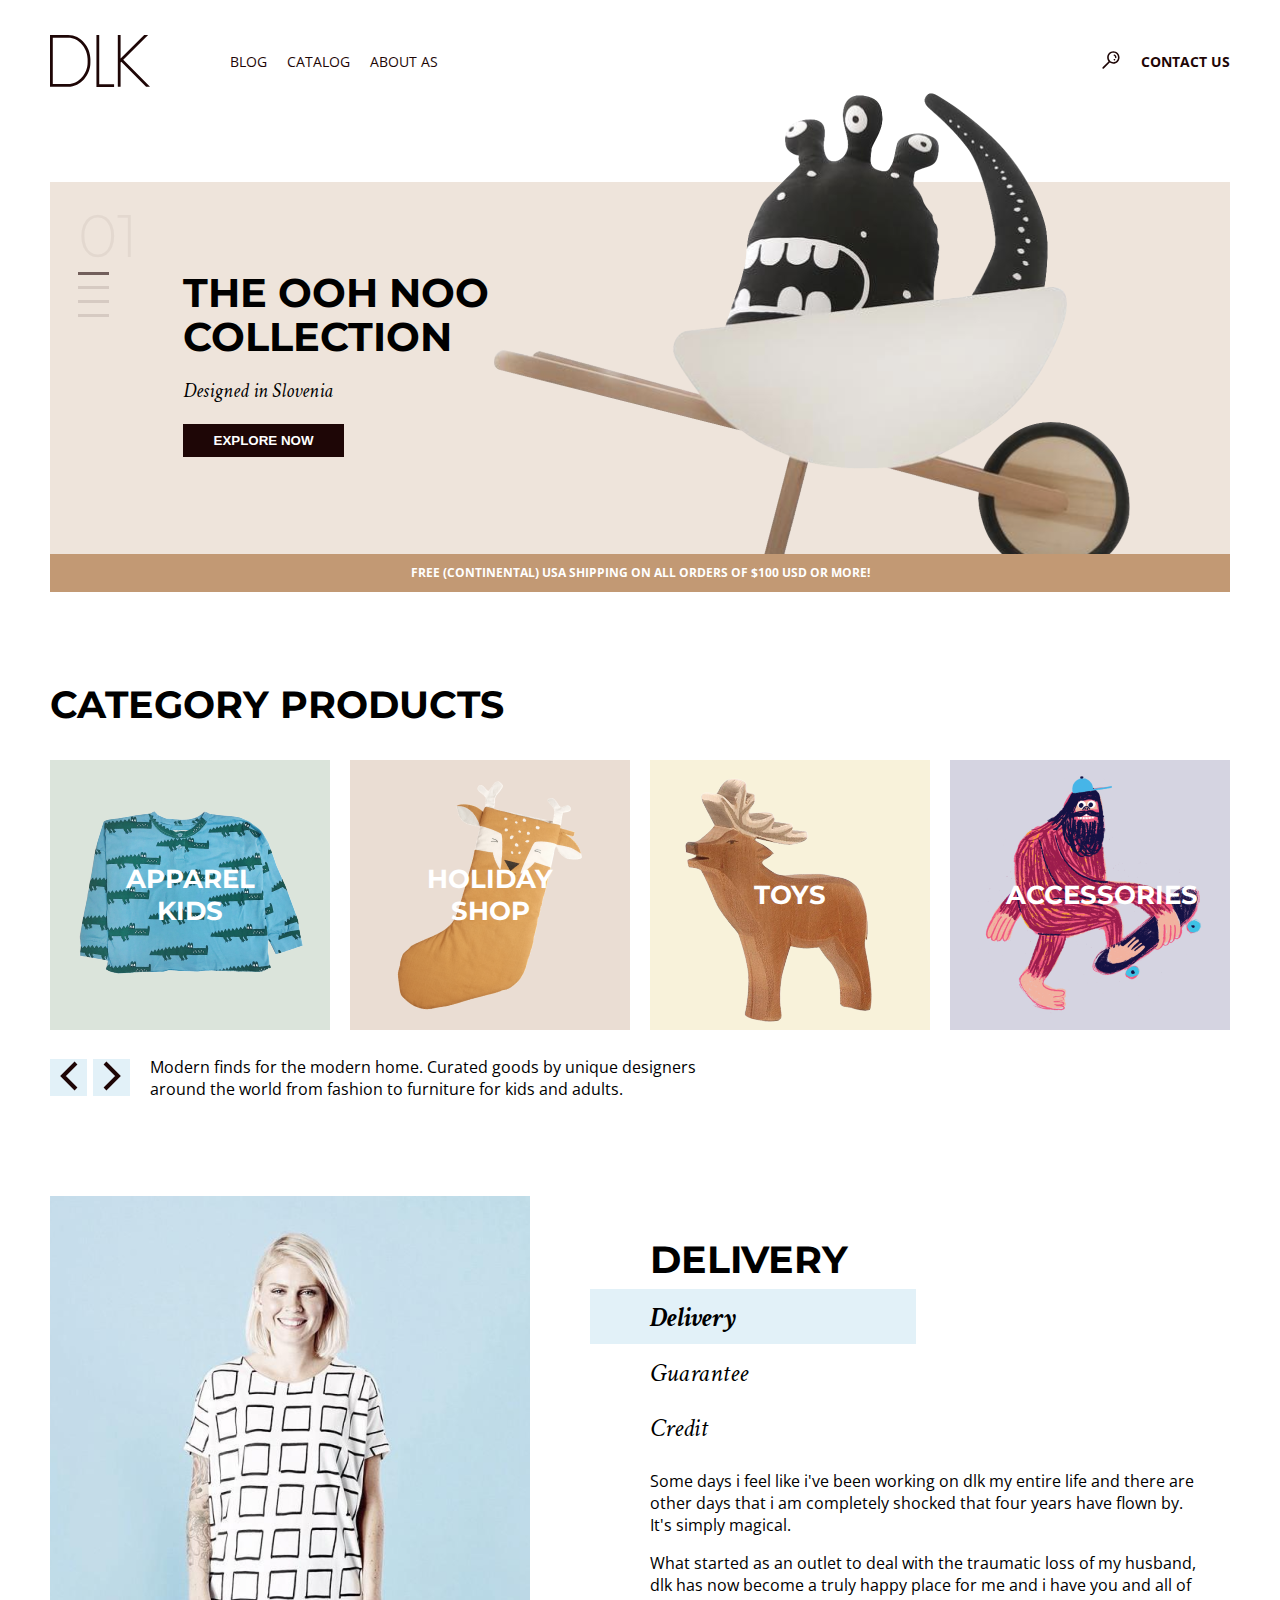
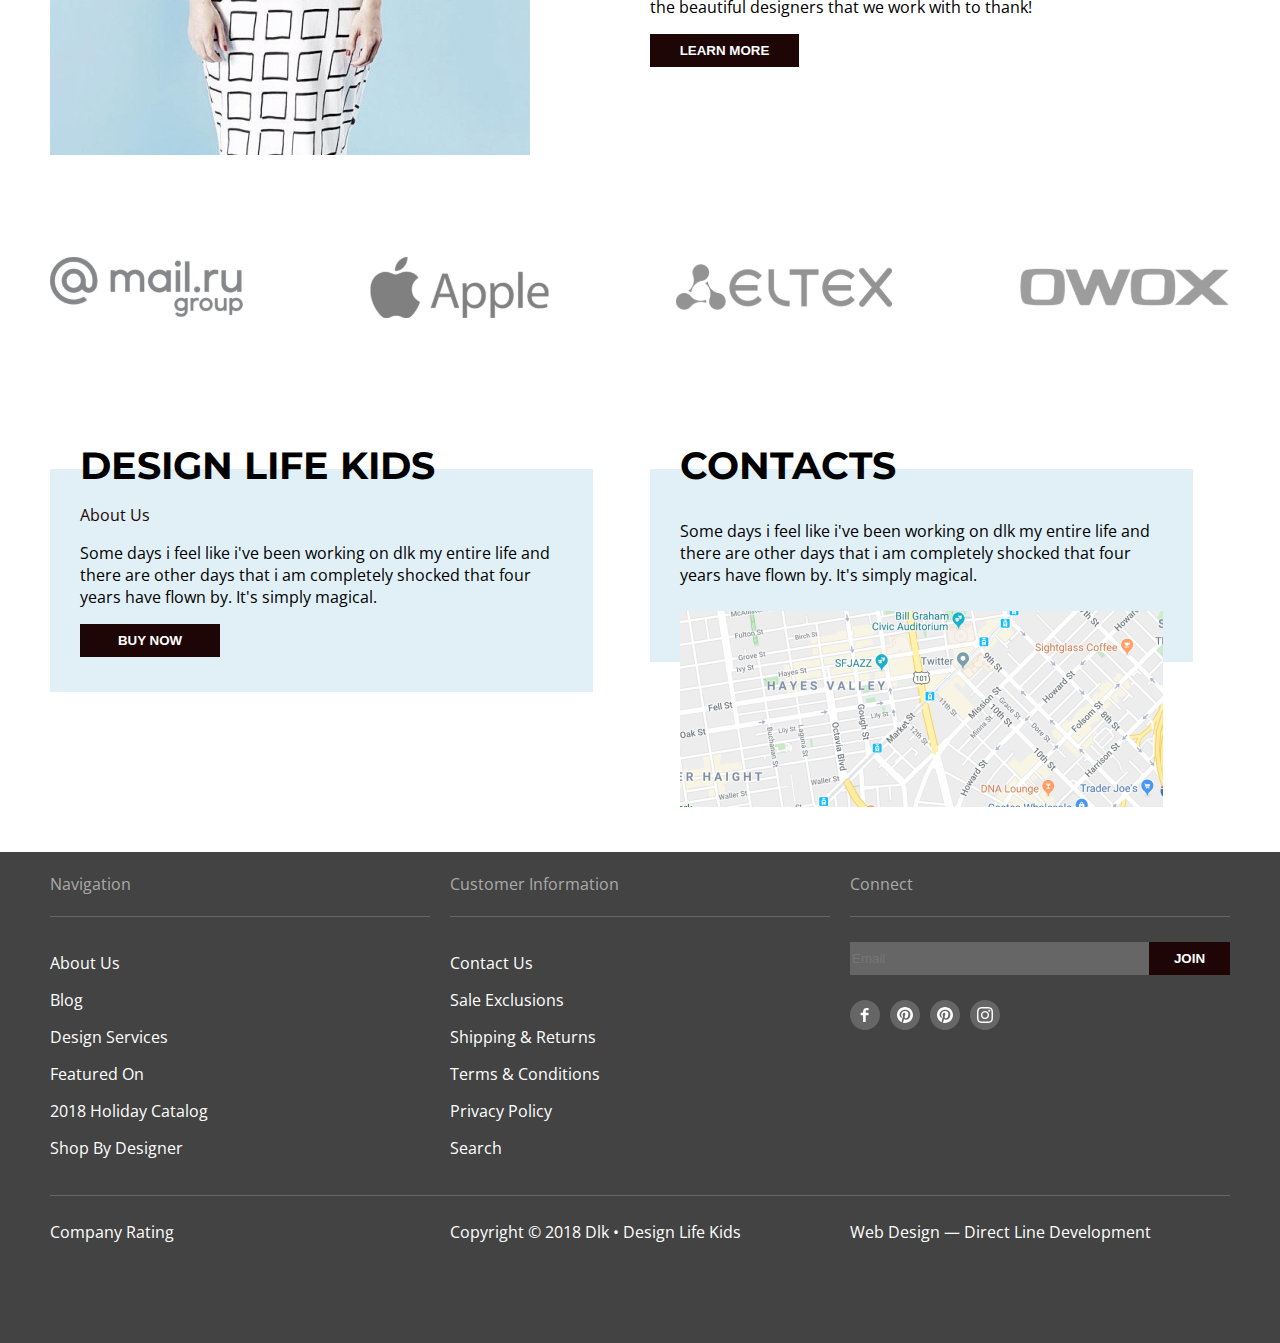
==== commit 4a8c1740: "added popup form with script to main page" ====
--- a/index.html
+++ b/index.html
@@ -4,23 +4,23 @@
     <meta charset="UTF-8">    
     <title>Design Life Kids</title>
     <link rel="preconnect" href="https://fonts.gstatic.com">
-    <link href="https://fonts.googleapis.com/css2?family=Open+Sans:wght@400;700&display=swap" rel="stylesheet">
-    <link href="https://fonts.googleapis.com/css2?family=Montserrat:wght@300;400;700&display=swap" rel="stylesheet">
-    <link href="https://fonts.googleapis.com/css2?family=Crimson+Text:ital,wght@1,400;1,700&display=swap" rel="stylesheet">
+    <link href="https://fonts.googleapis.com/css2?family=Crimson+Text:ital,wght@0,400;0,700;1,400;1,700&family=Montserrat:wght@300;400;600;700&family=Open+Sans:wght@400;700&display=swap" rel="stylesheet">
+    <link rel="stylesheet" href="css/normalize.css">
+    <link rel="stylesheet" href="css/common_style.css">
     <link rel="stylesheet" href="css/style.css">
 </head>
 <body>
     <header class="header container">        
         <div class="header-logo">
-            <img src="Images/logo-dlk.svg" alt="" >
+            <img src="images/logo-dlk.svg" alt="" >
         </div>
         <nav class="header-nav">
             <ul class="outline header-list">
                 <li class="header-item">
-                    <a href="pages/blog.html">Blog</a>
+                    <a href="pages/blog/index.html">Blog</a>
                 </li>
                 <li class="header-item">
-                    <a href="pages/catalog.html">Catalog</a>
+                    <a href="pages/catalog/index.html">Catalog</a>
                 </li>
                 <li class="header-item">
                     <a href="#">About as</a>
@@ -28,7 +28,7 @@
             </ul>
         </nav>
         <div class="header-contacts-us-wrapper">
-            <button class="button-magnifier">                        
+            <button class="header-button-magnifier">                        
                 <svg class="search" width="18" height="18" viewBox="0 0 18 18" fill="none" xmlns="http://www.w3.org/2000/svg">
                     <path d="M11.3651 0.26001C7.94509 0.26001 5.16509 3.08001 5.16509 6.52001C5.16509 7.98001 5.6651 9.30002 6.4851 10.38L0.605098 16.32C0.265098 16.68 0.265098 17.24 0.605098 17.58C0.785098 17.76 1.0051 17.84 1.2251 17.84C1.4651 17.84 1.6851 17.76 1.8651 17.58L7.7451 11.62C8.7651 12.36 10.0051 12.78 11.3451 12.78C14.7651 12.78 17.5451 9.96001 17.5451 6.52001C17.5651 3.06001 14.7851 0.26001 11.3651 0.26001ZM11.3651 11.2C8.82509 11.2 6.76509 9.10001 6.76509 6.52001C6.76509 3.94001 8.82509 1.84001 11.3651 1.84001C13.9051 1.84001 15.9651 3.94001 15.9651 6.52001C15.9651 9.10001 13.9051 11.2 11.3651 11.2ZM14.4651 6.60001C14.4251 6.94001 14.1251 7.20001 13.7851 7.20001C13.7451 7.20001 13.7251 7.20001 13.6851 7.20001C13.3051 7.14001 13.0451 6.80001 13.0851 6.42001C13.2251 5.38001 12.0651 4.84001 12.0051 4.82001C11.6651 4.66001 11.5051 4.24001 11.6651 3.90001C11.8251 3.56001 12.2251 3.40001 12.5851 3.54001C12.6651 3.56001 14.7451 4.52001 14.4651 6.60001ZM13.0051 8.12001C13.1451 8.26001 13.2451 8.48002 13.2451 8.68002C13.2451 8.90002 13.1651 9.10001 13.0051 9.24002C12.8651 9.38002 12.6451 9.48002 12.4451 9.48002C12.2451 9.48002 12.0251 9.40001 11.8851 9.24002C11.7451 9.10001 11.6451 8.88002 11.6451 8.68002C11.6451 8.48002 11.7251 8.26001 11.8851 8.12001C12.0251 7.98001 12.2451 7.88002 12.4451 7.88002C12.6451 7.88002 12.8451 7.96001 13.0051 8.12001Z" fill="#1E0606"/>
                 </svg>                                
@@ -37,26 +37,27 @@
                 <a href="pages/contacts.html" class="header-contact-us">Contact us</a>
             </div>            
         </div>
-    </header>
-    
+    </header>    
     <main>
         <section class="banner container">
             <div class="banner-logo-block">
                 <div class="banner-burger">
-                    <p class="banner-page-number">01</p>
-                    <svg width="31" height="45" viewBox="0 0 31 45" fill="none" xmlns="http://www.w3.org/2000/svg">
-                        <rect y="42" width="30.9994" height="3" fill="#D6CAC2"/>
-                        <rect y="28" width="30.9994" height="3" fill="#D6CAC2"/>
-                        <rect y="14" width="30.9994" height="3" fill="#D6CAC2"/>
-                        <rect width="30.9994" height="3" fill="#1E0606" fill-opacity="0.6"/>
-                    </svg>
+                    <div class="banner-page-number">01</div>
+                    <input name="burger" value="1" id="burger_1" type="radio" checked/>
+                    <label for="burger_1" class="banner-burger-label"></label>
+                    <input name="burger" value="2" id="burger_2" type="radio" />
+                    <label for="burger_2" class="banner-burger-label"></label>
+                    <input name="burger" value="3" id="burger_3" type="radio" />
+                    <label for="burger_3" class="banner-burger-label"></label>
+                    <input name="burger" value="4" id="burger_4" type="radio" />
+                    <label for="burger_4" class="banner-burger-label"></label>
                 </div>
                 <div class="banner-title-block">
                     <h1>The ooh noo collection</h1>
                     <p class="banner-designed">Designed in Slovenia</p>
-                    <button class="button explore-now">Explore now</button>
-                </div>
-                <img src="Images/banner-ooh_noo.png" class="banner-logo-img" alt="">                           
+                    <button class="button banner-btn banner-js">Explore now</button>
+                </div>
+                <img src="images/banner-ooh_noo.png" class="banner-logo-img" alt="">                           
             </div>           
             <p class="free-shipping">Free (continental) usa shipping on all orders of $100 usd or more!</p>            
         </section>
@@ -173,7 +174,7 @@
                     </p>
                 </div>
                 <div class="about-map">
-                    <img src="Images/map.png" alt="">
+                    <img src="images/map.png" alt="">
                 </div>                       
             </section>
         </div>
@@ -185,7 +186,7 @@
                 <nav class="footer-nav">
                     <ul class="outline footer-nav-list">
                         <li><a href="#">About Us</a></li>
-                        <li><a href="pages/blog.html">Blog</a></li>
+                        <li><a href="pages/blog/index.html">Blog</a></li>
                         <li><a href="#">Design Services</a></li>
                         <li><a href="#">Featured On</a></li>
                         <li><a href="#">2018 Holiday Catalog</a></li>
@@ -197,7 +198,7 @@
                 <h4>Customer Information</h4>
                 <nav class="footer-nav">
                     <ul class="outline footer-nav-list">
-                        <li><a href="pages/contacts.html">Contact Us</a></li>
+                        <li><a href="pages/contacts/index.html">Contact Us</a></li>
                         <li><a href="#">Sale Exclusions</a></li>
                         <li><a href="#">Shipping & Returns</a></li>
                         <li><a href="#">Terms & Conditions</a></li>
@@ -209,13 +210,13 @@
             <section class="footer-section">        
                 <h4>Connect</h4>
                 <div class="footer-nav">
-                    <form action="#" class="form">            
+                    <form action="#" class="footer-form">            
                         <label for="email1" class="footer-label-email">Email</label>
-                        <input type="email" placeholder="Email" id="email1" class="input-field">
+                        <input type="email" placeholder="Email" id="email1" class="footer-input-field">
                         <button class="button join">Join</button>
                     </form>
                 </div>                               
-                <ul class="outline social-list">
+                <ul class="outline footer-social-list">
                     <li>
                         <a href="#" target="_blank">
                             <svg width="30" height="30" viewBox="0 0 30 30" fill="none" xmlns="http://www.w3.org/2000/svg">
@@ -252,37 +253,23 @@
             </section>
         </div>
         <div class="footer-wrapper footer-wrapper-2 container">
-            <div class="footer-section raiting-wrapper">
-                <div class="raiting-title"> Company Rating</div>
-                <ul class="outline raiting-list">
-                    <li>
-                        <svg width="14" height="13" viewBox="0 0 14 13" fill="none" xmlns="http://www.w3.org/2000/svg">
-                        <path d="M5.60845 0.927052C5.9078 0.0057416 7.21121 0.00574088 7.51056 0.927052L8.58013 4.21885H12.0413C13.0101 4.21885 13.4128 5.45846 12.6291 6.02786L9.82895 8.06231L10.8985 11.3541C11.1979 12.2754 10.1434 13.0415 9.35968 12.4721L6.55951 10.4377L3.75934 12.4721C2.97563 13.0415 1.92115 12.2754 2.2205 11.3541L3.29007 8.06231L0.4899 6.02787C-0.293814 5.45846 0.108961 4.21885 1.07768 4.21885H4.53888L5.60845 0.927052Z" fill="white"/>
-                        </svg>
-                    </li>
-                    <li>
-                        <svg width="14" height="13" viewBox="0 0 14 13" fill="none" xmlns="http://www.w3.org/2000/svg">
-                        <path d="M5.60845 0.927052C5.9078 0.0057416 7.21121 0.00574088 7.51056 0.927052L8.58013 4.21885H12.0413C13.0101 4.21885 13.4128 5.45846 12.6291 6.02786L9.82895 8.06231L10.8985 11.3541C11.1979 12.2754 10.1434 13.0415 9.35968 12.4721L6.55951 10.4377L3.75934 12.4721C2.97563 13.0415 1.92115 12.2754 2.2205 11.3541L3.29007 8.06231L0.4899 6.02787C-0.293814 5.45846 0.108961 4.21885 1.07768 4.21885H4.53888L5.60845 0.927052Z" fill="white"/>
-                        </svg>
-                    </li>
-                    <li>
-                        <svg width="14" height="13" viewBox="0 0 14 13" fill="none" xmlns="http://www.w3.org/2000/svg">
-                        <path d="M5.60845 0.927052C5.9078 0.0057416 7.21121 0.00574088 7.51056 0.927052L8.58013 4.21885H12.0413C13.0101 4.21885 13.4128 5.45846 12.6291 6.02786L9.82895 8.06231L10.8985 11.3541C11.1979 12.2754 10.1434 13.0415 9.35968 12.4721L6.55951 10.4377L3.75934 12.4721C2.97563 13.0415 1.92115 12.2754 2.2205 11.3541L3.29007 8.06231L0.4899 6.02787C-0.293814 5.45846 0.108961 4.21885 1.07768 4.21885H4.53888L5.60845 0.927052Z" fill="white"/>
-                        </svg>
-                    </li>
-                    <li>
-                        <svg width="14" height="13" viewBox="0 0 14 13" fill="none" xmlns="http://www.w3.org/2000/svg">
-                        <path d="M5.60845 0.927052C5.9078 0.0057416 7.21121 0.00574088 7.51056 0.927052L8.58013 4.21885H12.0413C13.0101 4.21885 13.4128 5.45846 12.6291 6.02786L9.82895 8.06231L10.8985 11.3541C11.1979 12.2754 10.1434 13.0415 9.35968 12.4721L6.55951 10.4377L3.75934 12.4721C2.97563 13.0415 1.92115 12.2754 2.2205 11.3541L3.29007 8.06231L0.4899 6.02787C-0.293814 5.45846 0.108961 4.21885 1.07768 4.21885H4.53888L5.60845 0.927052Z" fill="white"/>
-                        </svg>
-                            
-                    </li>
-                    <li>
-                        <svg width="14" height="13" viewBox="0 0 14 13" fill="none" xmlns="http://www.w3.org/2000/svg">
-                        <path d="M5.60845 0.927052C5.9078 0.0057416 7.21121 0.00574088 7.51056 0.927052L8.58013 4.21885H12.0413C13.0101 4.21885 13.4128 5.45846 12.6291 6.02786L9.82895 8.06231L10.8985 11.3541C11.1979 12.2754 10.1434 13.0415 9.35968 12.4721L6.55951 10.4377L3.75934 12.4721C2.97563 13.0415 1.92115 12.2754 2.2205 11.3541L3.29007 8.06231L0.4899 6.02787C-0.293814 5.45846 0.108961 4.21885 1.07768 4.21885H4.53888L5.60845 0.927052Z" fill="white"/>
-                        </svg>
-                    </li>
-                </ul>
-            </div>                        
+            <div class="footer-section footer-rating_block">
+                <input name="rating" value="5" id="rating_5" type="radio" />
+                <label for="rating_5" class="footer-rating_label"></label>
+               
+                <input name="rating" value="4" id="rating_4" type="radio" />
+                <label for="rating_4" class="footer-rating_label"></label>
+               
+                <input name="rating" value="3" id="rating_3" type="radio" />
+                <label for="rating_3" class="footer-rating_label"></label>
+               
+                <input name="rating" value="2" id="rating_2" type="radio" />
+                <label for="rating_2" class="footer-rating_label"></label>
+               
+                <input name="rating" value="1" id="rating_1" type="radio" />
+                <label for="rating_1" class="footer-rating_label"></label>
+                <div class="footer-rating-title">Company Rating</div>
+            </div>                       
             <div class="footer-section">
                 Copyright © 2018 Dlk • Design Life Kids
             </div>
@@ -291,38 +278,41 @@
             </div>                    
         </div>        
     </footer>
-    <!-- <div class="modal__form">
-		<form action="#">
-			<fieldset>
-				<div>
-                    <h4>Name</h4>
-					<label for="name1">Name</label>
-					<input type="text" id="name1">
-				</div>
-			</fieldset>
-			<fieldset>
-				<div>
-                    <h4>Phone</h4>
-					<label for="phone1">Phone</label>
-					<input type="tel" id="phone1">
-				</div>
-				<div>
-                    <h4>Email</h4>
-					<label for="email2">Email</label>
-					<input type="email" id="email2">
-				</div>
-			</fieldset>
-			<fieldset>
-                <h4>Message</h4>
-				<label for="message1">Message</label>
-				<textarea id="message1"></textarea>
-			</fieldset>
-            <fieldset>                
-                <input type="checkbox" name="Confirm" id="Confirm1">
-                <label for="Confirm1">By clicking on the button, you consent to the processing of your personal data</label>
+
+    <div class="popup-overlay"></div>
+    <div class="popup-form">
+        <button class="popup-close">
+            <svg width="15" height="15" viewBox="0 0 15 15" fill="none" xmlns="http://www.w3.org/2000/svg">
+                <path d="M2.21902 14.6113C1.70029 15.1295 0.893368 15.1295 0.374636 14.6113C0.11527 14.3522 -6.13512e-07 14.0355 -5.9841e-07 13.69C-5.83308e-07 13.3445 0.11527 13.0278 0.374636 12.7687L5.64841 7.5L0.374637 2.23127C0.115271 1.97215 -7.23629e-08 1.65547 -5.72611e-08 1.30998C-4.21593e-08 0.964491 0.115271 0.647806 0.374637 0.388689C0.893369 -0.129545 1.70029 -0.129545 2.21902 0.388689L7.4928 5.65738L12.7666 0.38869C13.2853 -0.129545 14.0922 -0.129545 14.611 0.38869C15.1297 0.906924 15.1297 1.71304 14.611 2.23127L9.33718 7.5L14.611 12.7687C15.1297 13.287 15.1297 14.0931 14.611 14.6113C14.0922 15.1295 13.2853 15.1295 12.7666 14.6113L7.4928 9.34258L2.21902 14.6113Z" fill="white"/>
+            </svg>                                                    
+        </button>
+        <form action="#" method="POST" class="contact-form">
+            <fieldset class="contact-wrapper">				                   
+                    <label for="contact-name">Name</label>
+                    <input type="text" id="contact-name">			
+            </fieldset>			            
+            <fieldset class="contact-line">
+                <div class="contact-wrapper contact-block">                    
+                    <label for="contact-phone">Phone</label>
+                    <input type="tel" id="contact-phone">
+                </div>
+                <div class="contact-wrapper contact-block">                    
+                    <label for="contact-email">Email</label>
+                    <input type="email" id="contact-email">
+                </div>
             </fieldset>
-            <button class="submit">Submit</button>			
-		</form> 
-	</div> -->
+            <fieldset class="contact-wrapper">
+                
+                <label for="message">Message</label>
+                <textarea name="message" id="message"></textarea>
+            </fieldset>
+            <fieldset class="contact-confirmation">                
+                <input type="checkbox" name="confirm" id="confirm" value="confirmed">
+                <label for="confirm" class="confirm-label">By clicking on the button, you consent to the processing of your personal data</label>                
+            </fieldset>
+            <button class="button contact-submit">Submit</button>			
+        </form>
+    </div>
+    <script src="js/script.js"></script>
 </body>
 </html>--- a/css/common_style.css
+++ b/css/common_style.css
@@ -0,0 +1,561 @@
+/* all page defaults */
+
+body {
+    font-family: "open sans", sans-serif;
+    font-style: normal;
+    margin: 0;
+    box-sizing: border-box;
+    font-size: 16px;
+    line-height: 22px;
+}
+
+ul > li {
+    list-style-type: none
+}
+
+/* Common elements styles */
+
+/* Default links properties */
+
+a {
+    text-decoration: none;
+    color: #1E0606;
+}
+
+/* width 1180 */
+
+.container {
+    max-width: 1180px;
+    width: 100%;
+    margin: 0 auto;
+}
+.outline {
+    list-style-type: none;
+    padding: 0;
+    margin: 0;
+}
+
+h1 {
+    font-family: "Montserrat", sans-serif;
+    text-transform: uppercase;
+    font-size: 40px;
+    line-height: 110%;
+    font-weight: 700;
+    margin: 0;   
+}
+
+h2 {
+    font-family: "Montserrat", sans-serif;
+    text-transform: uppercase;
+    font-size: 38px;
+    line-height: 46px;
+    font-weight: 700;     
+}
+
+h3 {
+    font-family: "Montserrat", sans-serif;
+    text-transform: uppercase;
+    font-size: 26px;
+    line-height: 32px;
+    font-weight: 700;
+    color: #ffffff;
+    margin: 0;
+}
+
+h4 {
+    font-family: "open sans", sans-serif;
+    font-style: normal;
+    font-weight: 400;
+    font-size: 16px;
+    line-height: 22px;
+    color: #AAAAAA;
+}
+
+h5 {
+    font-family: "open sans", sans-serif;
+    font-style: normal;
+    font-weight: 700;
+    font-size: 16px;
+    line-height: 22px;
+    color: #1E0606;
+    margin: 0;
+}
+
+h6 {
+    font-family: "Montserrat", sans-serif;
+    font-size: 24px;
+    line-height: 31px;
+    font-weight: 700;
+    margin: 0;
+}
+
+.button {
+    background: #1E0606;
+    color: #fff;
+    font-weight: 700;
+    width: 100%;
+    text-align: center;
+    padding: 9px;
+    border: none;
+    text-transform: uppercase;
+    cursor: pointer;
+    margin: 0;
+}
+
+.button:hover {
+    background: #C29974;
+}
+
+.button:active {
+    background: #CFAF91;
+}
+
+.button:disabled {
+    background: #C1C1C1;
+}
+
+.join {
+    max-width: 81px;
+}
+
+/* header */
+
+.header {
+    padding: 35px 0;
+    display: flex;
+    align-items: center;
+    font-size: 14px;
+    line-height: 19px;
+    text-transform: uppercase;
+}
+
+.header-logo {
+    margin-right: 60px;
+}
+
+.header-logo img {
+    display: block;
+}
+
+.header-nav {
+    margin: 0 auto 0 20px;
+}
+
+.header-list {
+    display: flex;
+    align-items: center;
+}
+
+.header-item {
+   margin-right: 20px;
+   font-weight: 400;   
+}
+
+.header-contacts-us-wrapper {
+    display: flex;
+    align-items: center;
+}
+
+.header-contact-us {
+    font-weight: 700;
+}
+
+.header-button-magnifier {
+    width: 60px;
+    border: none;
+    background-color: white;
+    cursor: pointer;
+}
+
+.header-logo :hover {
+    opacity: 50%;
+}
+
+.header-item:hover {
+    opacity: 50%;
+}
+
+.header-button-magnifier:hover {
+    opacity: 50%;
+}
+
+.header-contact-us:hover {
+    opacity: 50%;
+}
+
+.header-logo :active {
+    opacity: 20%;
+}
+
+.header-item:active {
+    opacity: 20%;
+}
+
+.header-button-magnifier:active {
+    opacity: 20%;
+}
+
+.header-contact-us:active {
+    opacity: 20%;
+}
+
+/* Footer */
+
+footer {
+    color: #fff;
+    background-color: #434343;;
+}
+
+.footer-wrapper {
+    display: flex;
+}
+
+.footer-section {
+    width: 33%;
+    min-width: 300px;
+}
+
+.footer-nav {
+    border-top: 1px solid #666666;    
+}
+
+footer a {
+    color: #fff;
+}
+
+.footer-nav-list {
+    line-height: 37px;
+    margin: 28px 0;
+}
+
+.footer-wrapper .footer-section:not(:last-child) {
+    margin-right: 20px;
+}
+
+
+.footer-wrapper-1 {
+    border-bottom: 1px solid #666666;
+}
+
+.footer-wrapper-2 {
+    margin-top: 25px;
+    padding-bottom: 100px;
+}
+
+.footer-rating_block {
+    display: flex;
+    flex-direction: row-reverse;
+    justify-content: flex-end;
+    align-items: center;
+}
+
+.footer-rating_block input[type="radio"] {
+    display: none;
+  }
+
+.footer-rating_label {
+    display: block;
+    width: 18px;
+    height: 17px;
+    margin: 1px;
+    background: url(../images/rate-star.svg) no-repeat 50% 2px;
+    cursor: pointer;
+}
+
+.footer-rating_block .footer-rating_label:hover, .footer-rating_block .footer-rating_label:hover ~ .footer-rating_label {
+  background: url(../images/rate-star-hover.svg) no-repeat 50% 2px;
+}
+
+.footer-rating_block .footer-rating_label:active, .footer-rating_block .footer-rating_label:active ~ .footer-rating_label {
+  background: url(../images/rate-star-active.svg) no-repeat 50% 2px;
+}
+
+.footer-rating_block input[type="radio"]:checked ~ .footer-rating_label {
+    background: url(../images/rate-star-active.svg) no-repeat 50% 2px;
+}
+
+.footer-rating-title {
+    color: #fff;
+    margin-right: 20px;
+    font-size: 16px;
+}
+
+.footer-rating_block .footer-rating_label:hover ~ .footer-rating-title {
+    color: #C29974;
+}
+
+.footer-rating_block .footer-rating_label:active ~ .footer-rating-title {
+    color: #C29974;
+}
+
+.footer-rating_block input[type="radio"]:checked ~ .footer-rating-title {
+    color: #C29974;
+}
+
+.footer-social-list {
+    display: flex;
+    margin-top: 25px;
+}
+
+.footer-social-list li {
+    padding: 0 10px 0 0;
+}
+
+.footer-social-list li:hover {
+    opacity: 50%;
+}
+
+.footer-social-list li:active {
+    opacity: 20%;
+}
+
+.footer-input-field {
+    border: none;
+    background-color: #666666;
+    width: 299px;
+}
+
+.footer-label-email {
+    display: none;
+}
+
+.footer-form {
+    display: flex;
+    margin-top: 25px;
+}
+
+.footer-dl_digital-link {
+    color: #a2a2a2;
+}
+
+.footer-dl_digital-link:hover {
+    color: #ffffff;
+    text-decoration: underline;
+    
+}
+
+.footer-dl_digital-link:active {
+    color: #ffffff;
+    text-decoration: underline;
+}
+
+.footer-nav-list li:hover {
+    opacity: 50%;
+}
+
+.footer-nav-list li:active {
+    opacity: 20%;
+}
+
+/* breadcrumbs */
+
+.breadcrumbs {
+    margin: 15px 0 50px;
+}
+
+.breadcrumbs-list {
+    display: flex;
+    justify-content: flex-start;
+}
+
+.breadcrumbs-list .breadcrumbs-item:last-child {
+    opacity: 0.5;
+}
+
+.breadcrumbs-item {
+    display: flex;
+    font-family: "Crimson Text", serif;
+    font-style: italic;
+    font-size: 20px;
+    line-height: 25px;
+}
+
+.breadcrumbs-item:not(:last-child)::after {
+    content: url(../images/arrow-divider.svg);
+    margin: 0 20px;
+}
+
+/* page selection */
+
+.page-selecting {
+    display: flex;
+    justify-content: space-between;
+    margin-bottom: 60px;
+}
+
+.page-selecting-button {
+    background-color: #fff;
+    Width: 18px;
+    Height: 30px;
+    border: none;
+    padding: 0;
+}
+
+.page-selecting-radio-block {
+    display: flex;
+}
+
+.page-selecting-radio-block input[type="radio"] {
+    display: none;
+}
+
+.paging-label {
+    width: 80px;
+    height: 30px;
+    font-family: "Montserrat", sans-serif;
+    font-weight: 700;
+    line-height: 30px;
+    text-align: center;        
+}
+
+.paging-label:hover {
+    color: #DADADA;
+}
+
+.page-selecting input[type="radio"]:checked + .paging-label {
+    color:#C29974;
+}
+
+.page-selecting-arrow:hover {
+    stroke: #C29974;
+    stroke-opacity: 1;
+}
+
+.page-selecting-arrow:active {
+    stroke: #C29974;
+    stroke-opacity: 0.5;
+}
+
+/* contacts-form */
+
+.contact-form {
+
+    box-sizing: border-box;  
+    width: 680px;
+    background: #E5EAF8;
+    padding: 42px 40px;
+}
+
+.contact-form fieldset {
+    border: none;
+    display: flex;
+    margin: 0;
+    padding: 0;
+    margin-bottom: 20px;
+}
+
+.contact-form label {
+    font-size: 14px;
+    line-height: 19px;
+    color: #1E0606;
+    margin-bottom: 6px;
+}
+
+.contact-form input,
+.contact-form textarea {
+    box-sizing: border-box;    
+    border: 1px solid rgba(0, 0, 0, 0.2);
+    padding: 12px 20px;
+    font-size: 18px;
+    line-height: 25px;
+    background: #fff;
+}
+
+.contact-form input {
+    height: 50px;
+}
+
+.contact-form textarea {
+    height: 150px;
+    resize: none;
+}
+
+.contact-form input:hover,
+.contact-form textarea:hover {
+    outline: none;
+    border: 1px solid rgba(0, 0, 0, 0.3);
+}
+
+.contact-form input:focus,
+.contact-form textarea:focus {
+    outline: none;
+    border: 1px solid rgba(0, 0, 0, 0.2);
+}
+
+.contact-form input::placeholder {
+    color: #1E0606;
+}
+
+.contact-wrapper {
+    display: flex;
+    flex-direction: column;
+}
+
+.contact-block {
+    max-width: 290px;
+    width: 100%;
+}
+
+.contact-line {
+    display: flex;
+    justify-content: space-between;
+}
+
+.contact-confirmation input[type="checkbox"] {
+    display: none;
+}
+
+.confirm-label {
+    display: block;
+    background: url(../images/checkbox.svg) no-repeat 0 0;
+    padding-left: 30px;
+    cursor: pointer;
+    margin: 15px 0;
+}
+
+.contact-confirmation input[type="checkbox"]:checked + .confirm-label {
+    background: url(../images/checkbox-checked.svg) no-repeat 0 0;
+}
+
+.contact-submit {
+    max-width: 106px;
+}
+
+
+/* modal */
+
+.popup-overlay {
+    width: 100%;
+    height: 100vh;
+    background: rgba(125, 151, 218, 0.8);
+    position: fixed;
+    top: 0;
+    left: 0;
+    display: none;
+    z-index: 2;
+}
+
+.popup-form {
+    position: fixed;
+    top: 50%;
+    left: 50%;
+    transform: translate(-50%,-50%);
+    width: 680px;
+    display: none;
+    z-index: 2;
+}
+
+.popup-open,
+.popup-overlay-open {
+    display: block;
+}
+
+.popup-close {
+    position: absolute;
+    top: 0px;
+    right: -25px;
+    cursor: pointer;
+    background: transparent;
+    border: none;
+    padding: 0;
+}--- a/css/style.css
+++ b/css/style.css
@@ -1,167 +1,6 @@
-/* all page defaults */
-
-/* *{
-    background: rgb(219, 214, 214);
-} */
-
-body {
-    font-family: "open sans", sans-serif;
-    font-style: normal;
-    margin: 0;
-    box-sizing: border-box;
-    font-size: 16px;
-    line-height: 22px;
-}
-
-ul > li {
-    list-style-type: none
-}
-
-/* Default links properties */
-
-a {
-    text-decoration: none;
-    color: #1E0606;
-
-}
-
-/* width 1180 */
-
-.container {
-    max-width: 1180px;
-    width: 100%;
-    margin: 0 auto;
-}
-.outline {
-    list-style-type: none;
-    padding: 0;
-    margin: 0;
-}
-
-/* header */
-
-.header {
-    padding: 35px 0;
-    display: flex;
-    align-items: center;
-    font-size: 14px;
-    line-height: 19px;
-    text-transform: uppercase;
-}
-
-
-
-.header-logo {
-    margin-right: 60px;
-    /* margin-bottom: -5px; */
-}
-
-.header-logo img {
-    display: block;
-}
-
-
-
-.header-nav {
-    margin: 0 auto 0 20px;
-}
-
-.header-list {
-    display: flex;
-    align-items: center;
-}
-
-.header-item {
-   margin-right: 20px;
-   font-weight: 400;   
-}
-
-.header-contacts-us-wrapper {
-    display: flex;
-    align-items: center;
-}
-
-.header-contact-us {
-    font-weight: 700;
-}
-
-.button-magnifier {
-    width: 60px;
-    border: none;
-    background-color: white;
-}
-
-.header-logo :hover {
-    opacity: 50%;
-}
-
-.header-item:hover {
-    opacity: 50%;
-}
-
-.button-magnifier:hover {
-    opacity: 50%;
-}
-
-.header-contact-us:hover {
-    opacity: 50%;
-}
-
-.header-logo :active {
-    opacity: 20%;
-}
-
-.header-item:active {
-    opacity: 20%;
-}
-
-.button-magnifier:active {
-    opacity: 20%;
-}
-
-.header-contact-us:active {
-    opacity: 20%;
-}
-
 /* main */
 
 /* Banner */
-
-h1 {
-    font-family: "Montserrat", sans-serif;
-    text-transform: uppercase;
-    font-size: 40px;
-    line-height: 110%;
-    font-weight: 700;
-    margin: 0;   
-}
-
-h2 {
-    font-family: "Montserrat", sans-serif;
-    text-transform: uppercase;
-    font-size: 38px;
-    line-height: 46px;
-    font-weight: 700;     
-}
-
-h3 {
-    font-family: "Montserrat", sans-serif;
-    text-transform: uppercase;
-    font-size: 26px;
-    line-height: 32px;
-    font-weight: 700;
-    color: #ffffff;
-    margin: 0;
-}
-
-h4 {
-    font-family: "open sans", sans-serif;
-    font-style: normal;
-    font-weight: 400;
-    font-size: 16px;
-    line-height: 22px;
-    color: #AAAAAA;
-}
 
 .banner {
     min-width: 1000px;
@@ -177,6 +16,35 @@
     color: rgba(30, 6, 6, 0.05);
 }
 
+.banner-burger {
+    padding: 17px 28px;
+}
+
+.banner-burger input[type="radio"] {
+    display: none;
+}
+
+.banner-burger-label {
+    display: block;
+    width: 31px;
+    height: 3px;
+    margin: 0 0 11px 0;
+    background-color:#D6CAC2;
+    cursor: pointer;
+}
+
+.banner-burger-label:hover {
+    background-color:#725F5B;
+}
+
+.banner-burger-label:active {
+    background-color:#725F5B;
+}
+
+.banner-burger input[type="radio"]:checked + .banner-burger-label  {
+    background-color:#725F5B;
+}
+
 .banner-designed {
     font-family: "Crimson Text", serif;
     font-style: italic;
@@ -184,11 +52,6 @@
     line-height: 25px;
     font-weight: 400;
 }
-
-.banner-burger {
-    padding: 17px 28px;
-}
-
 .banner-title-block {
     padding: 89px 17px;
     max-width: 40%;
@@ -204,32 +67,6 @@
     position: absolute;
     bottom: 0px;
     right: 100px;
-}
-
-
-
-.button {
-    background: #1E0606;
-    color: #fff;
-    font-weight: 700;
-    width: 100%;
-    text-align: center;
-    padding: 9px;
-    border: none;
-    text-transform: uppercase;
-    cursor: pointer;
-}
-
-.button:hover {
-    background: #C29974;
-}
-
-.button:active {
-    background: #CFAF91;
-}
-
-.button:disabled {
-    background: #C1C1C1;
 }
 
 .banner-logo-block {
@@ -249,7 +86,7 @@
     margin: 0; 
 }
 
-.explore-now {
+.banner-btn {
     max-width: 161px;
 }
 
@@ -260,10 +97,6 @@
 
 .buy-now {
     max-width: 140px;
-}
-
-.join {
-    max-width: 81px;
 }
 
 /* section products */
@@ -364,6 +197,8 @@
     color: #ffffff;
 }
 
+/* Section Delivery */
+
 .delivery {
     display: flex;
     margin-top: 80px;
@@ -405,6 +240,8 @@
     font-weight: 700;
 }
 
+/* Section Brands */
+
 .brands {
     margin-top: 97px;
 }
@@ -414,6 +251,8 @@
     justify-content: space-between;
     align-items: center;
 }
+
+/* Section About */
 
 .about {
     display: flex;
@@ -451,114 +290,4 @@
     position: absolute;
     bottom: -120px;
     left: 30px;
-}
-
-footer {
-    color: #fff;
-    background-color: #434343;;
-}
-
-.footer-wrapper {
-    display: flex;
-}
-
-.footer-section {
-    width: 33%;
-    min-width: 300px;
-}
-
-.footer-nav {
-    border-top: 1px solid #666666;    
-}
-
-footer a {
-    color: #fff;
-}
-
-.footer-nav-list {
-    line-height: 37px;
-    margin: 28px 0;
-}
-
-.footer-wrapper .footer-section:not(:last-child) {
-    margin-right: 20px;
-}
-
-
-.footer-wrapper-1 {
-    border-bottom: 1px solid #666666;
-}
-
-.footer-wrapper-2 {
-    margin-top: 25px;
-    padding-bottom: 100px;
-}
-
-.raiting-wrapper {
-    display: flex;
-    align-items: center;
-}
-
-.raiting-list {
-    display: flex;
-    padding: 0 25px;
-}
-
-.raiting-list li {
-    padding: 0 3px;
-}
-
-.social-list {
-    display: flex;
-    margin-top: 25px;
-}
-
-.social-list li {
-    padding: 0 10px 0 0;
-}
-
-.social-list li:hover {
-    opacity: 50%;
-}
-
-.social-list li:active {
-    opacity: 20%;
-}
-
-.input-field {
-    border: none;
-    background-color: #666666;
-    width: 299px;
-}
-
-.footer-label-email {
-    display: none;
-}
-
-.form {
-    display: flex;
-    margin-top: 25px;
-}
-
-.dl_digital-link {
-    color: #a2a2a2;
-}
-
-.dl_digital-link:hover {
-    color: #ffffff;
-    text-decoration: underline;
-    
-}
-
-.dl_digital-link:active {
-    color: #ffffff;
-    text-decoration: underline;
-}
-
-.footer-nav-list li:hover {
-    opacity: 50%;
-}
-
-.footer-nav-list li:active {
-    opacity: 20%;
 }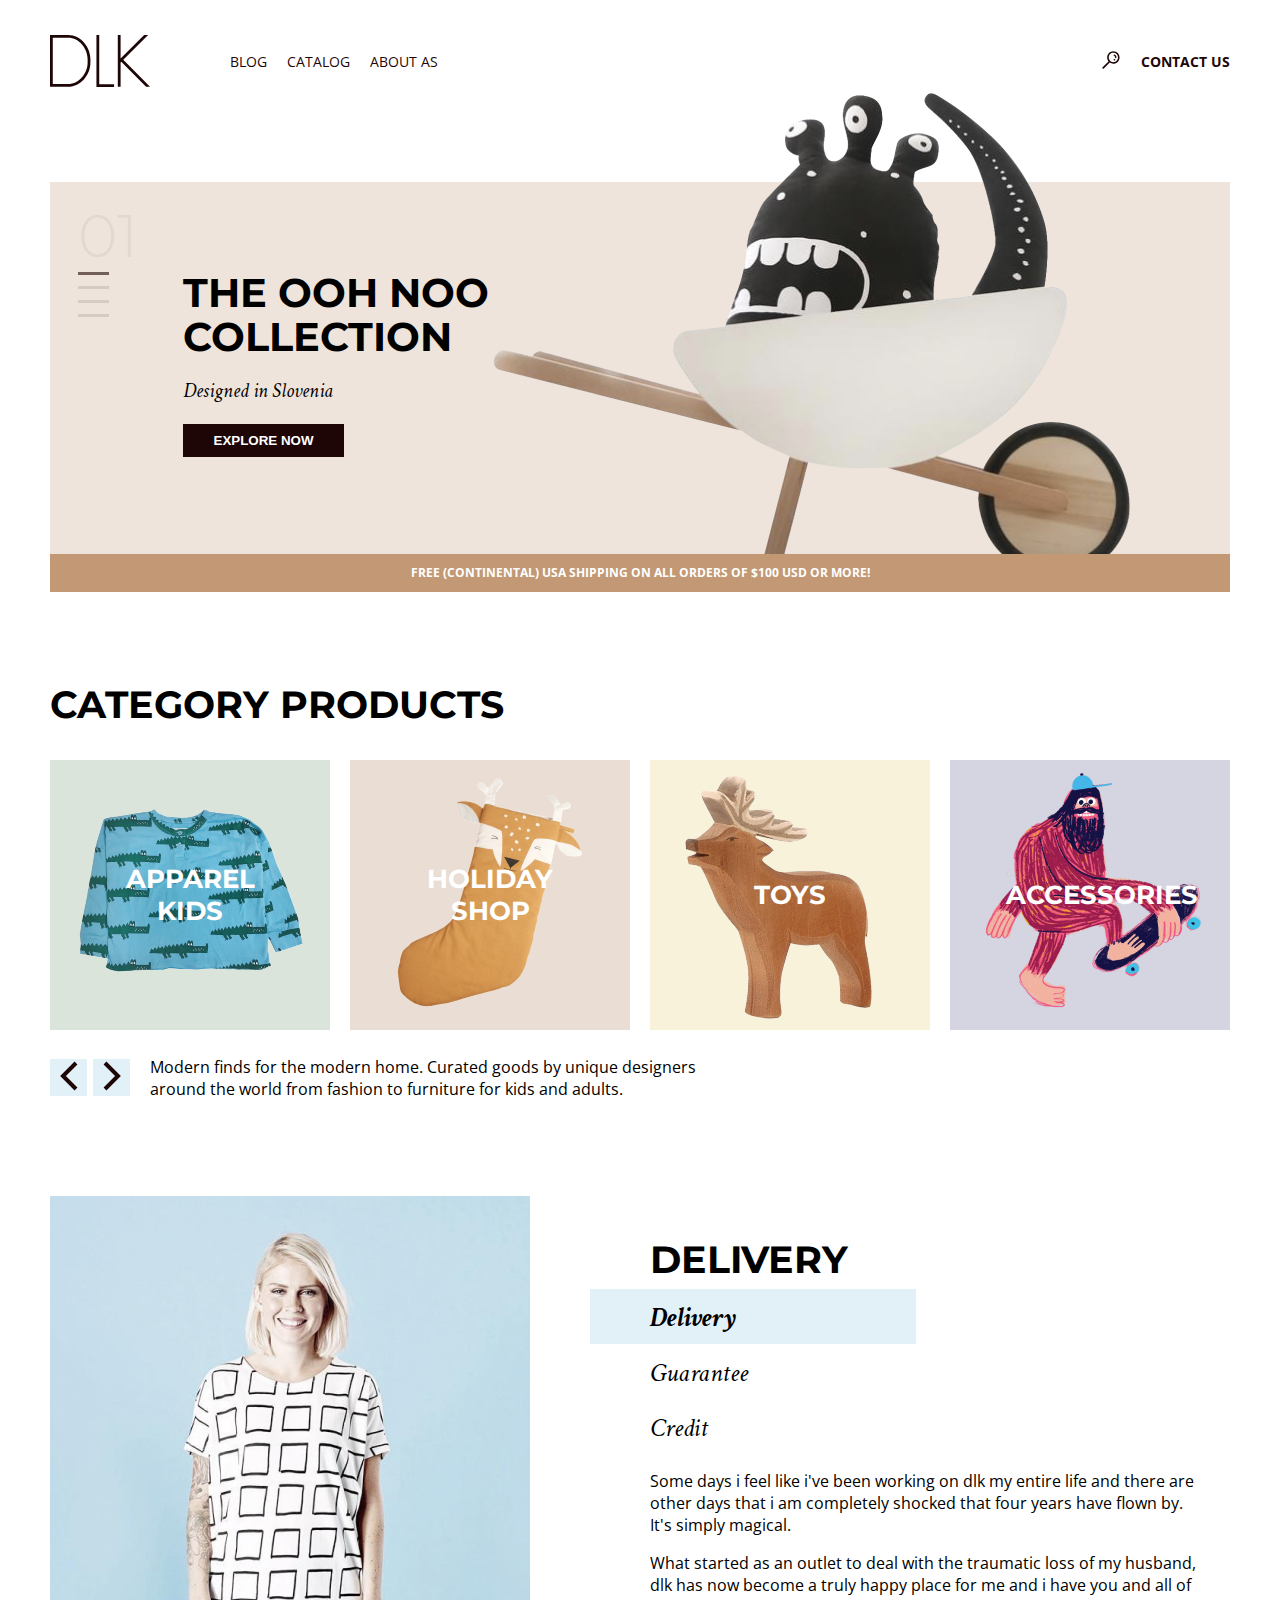
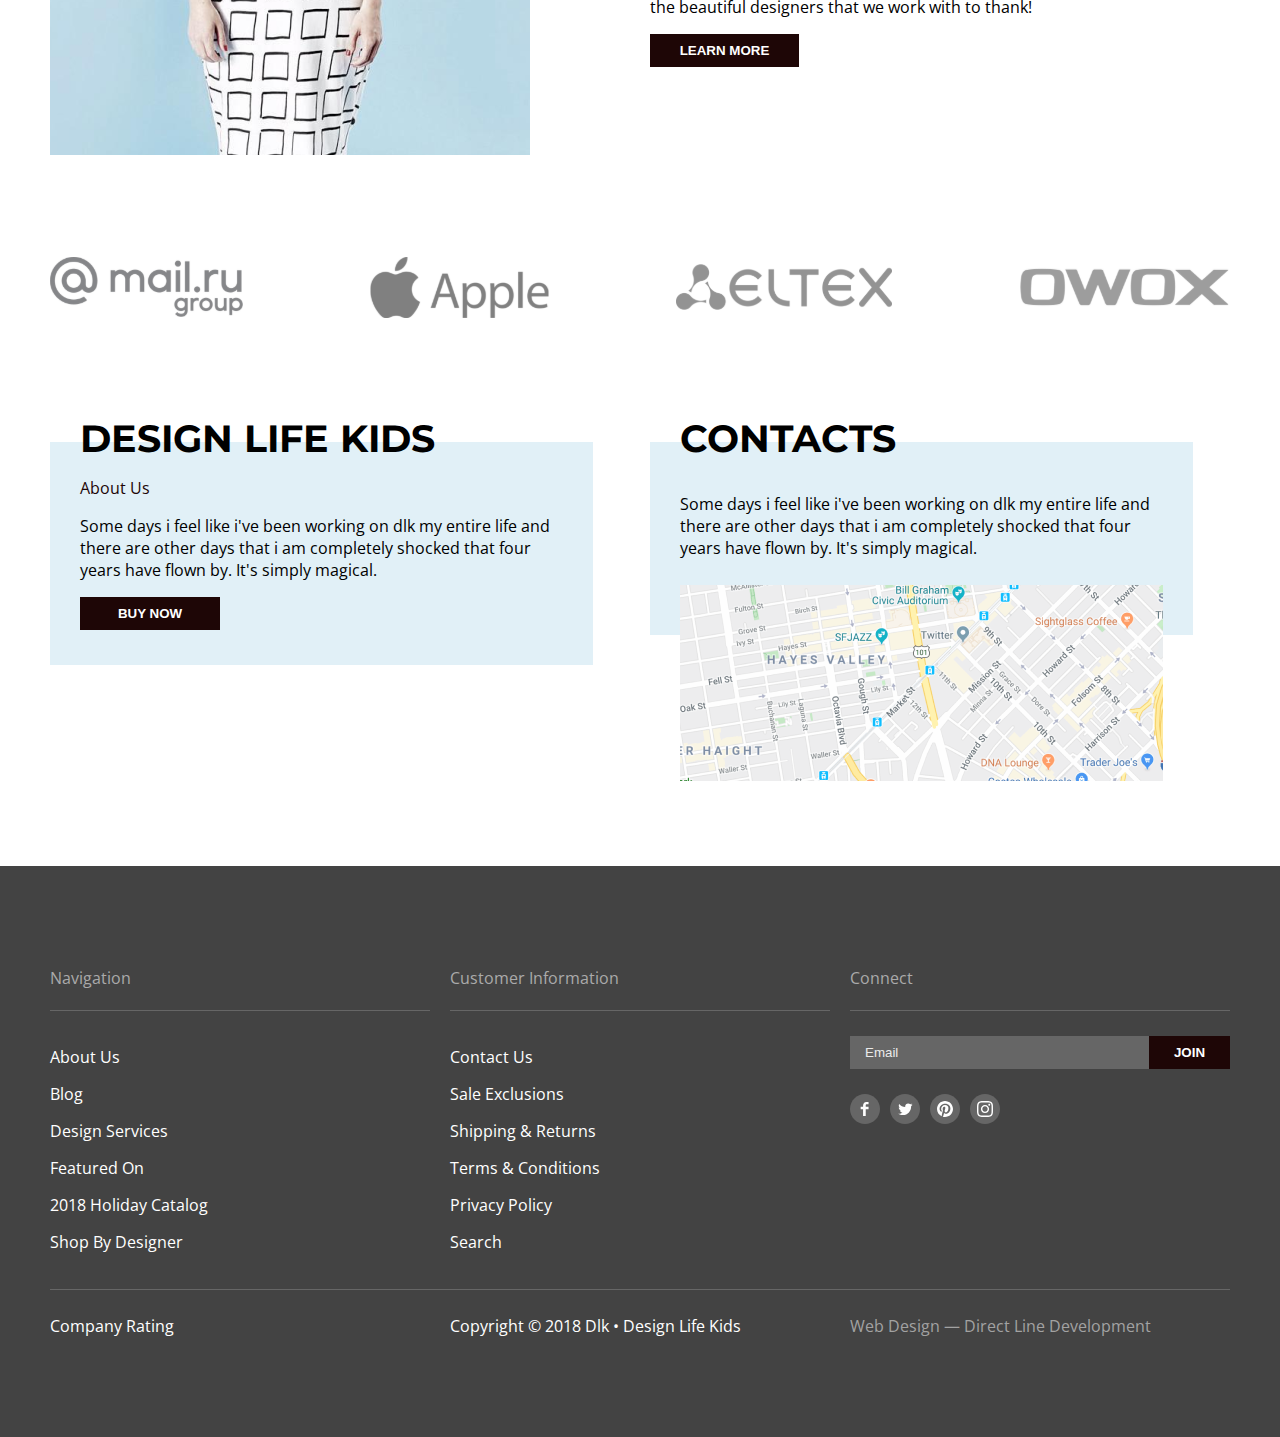
==== commit a88019a6: "Fixed all errors, added width and height to all imgs." ====
--- a/index.html
+++ b/index.html
@@ -6,13 +6,13 @@
     <link rel="preconnect" href="https://fonts.gstatic.com">
     <link href="https://fonts.googleapis.com/css2?family=Crimson+Text:ital,wght@0,400;0,700;1,400;1,700&family=Montserrat:wght@300;400;600;700&family=Open+Sans:wght@400;700&display=swap" rel="stylesheet">
     <link rel="stylesheet" href="css/normalize.css">
-    <link rel="stylesheet" href="css/common_style.css">
-    <link rel="stylesheet" href="css/style.css">
+    <link rel="stylesheet" href="css/common.css">
+    <link rel="stylesheet" href="style.css">
 </head>
 <body>
     <header class="header container">        
         <div class="header-logo">
-            <img src="images/logo-dlk.svg" alt="" >
+            <a href="index.html"><img src="images/logo-dlk.svg" width="100" height="52" alt="DLK"></a>
         </div>
         <nav class="header-nav">
             <ul class="outline header-list">
@@ -34,7 +34,7 @@
                 </svg>                                
             </button>
             <div>
-                <a href="pages/contacts.html" class="header-contact-us">Contact us</a>
+                <a href="pages/contacts/index.html" class="header-contact-us">Contact us</a>
             </div>            
         </div>
     </header>    
@@ -57,7 +57,7 @@
                     <p class="banner-designed">Designed in Slovenia</p>
                     <button class="button banner-btn banner-js">Explore now</button>
                 </div>
-                <img src="images/banner-ooh_noo.png" class="banner-logo-img" alt="">                           
+                <img src="images/banner-ooh_noo.png" class="banner-logo-img" width="636" height="461" alt="Banner">                           
             </div>           
             <p class="free-shipping">Free (continental) usa shipping on all orders of $100 usd or more!</p>            
         </section>
@@ -69,7 +69,10 @@
                          <div class="products-items prod-item-01">                            
                              <div class="product-title">
                                  <h3>Apparel kids</h3>                                
-                             </div>                           
+                             </div>
+                             <div class="product-picture">
+                                <img src="images/products-apparel_kids.png" width="244" height="177" alt="">
+                            </div> 
                          </div>
                      </a>
                 </li>
@@ -79,43 +82,52 @@
                              <div class="product-title">
                                  <h3>Holiday Shop</h3>                        
                              </div>
+                             <div class="product-picture">
+                                <img src="images/products-holiday_shop.png" width="208" height="244" alt="">
+                            </div> 
                          </div>
                      </a>
                 </li>
                 <li>
-                     <a href="#" class="products-link">
+                     <a href="pages/catalog/detail.html" class="products-link">
                          <div class="products-items prod-item-03">
                              <div class="product-title">
                                  <h3>Toys</h3>                        
                              </div>
+                             <div class="product-picture">
+                                <img src="images/products-toys.png" width="270" height="270" alt="">
+                            </div> 
                          </div>
                      </a>
                 </li>
                 <li>
-                     <a href="#" class="products-link">
-                         <div class="products-items prod-item-04">
-                             <div class="product-title">
-                                 <h3>Accessories</h3>  
-                             </div>
-                         </div>
-                     </a>
-                 </li>
+                    <a href="#" class="products-link">
+                        <div class="products-items prod-item-04">
+                            <div class="product-title">
+                                <h3>Accessories</h3>  
+                            </div>
+                            <div class="product-picture">
+                                <img src="images/products-accessories.png" width="240" height="250" alt="">
+                            </div> 
+                        </div>
+                    </a>
+                </li>
             </ul>
             <div class="list-control-buttons">
                 <div class="buttons-wrapper">
-                     <button class="button-arrow"><img src="images/arrow-left.svg" alt=""></button>                
+                    <button class="button-arrow"><img src="images/arrow-left.svg" width="18" height="30" alt=""></button>                
                 </div>
                 <div class="buttons-wrapper">                
-                     <button class="button-arrow"><img src="images/arrow-right.svg" alt=""></button>
+                    <button class="button-arrow"><img src="images/arrow-right.svg" width="18" height="30" alt=""></button>
                 </div>
                 <div class="text-wrapper">
-                     <p>Modern finds for the modern home. Curated goods by unique designers around the world from fashion to furniture for kids and adults.</p>
+                    <p>Modern finds for the modern home. Curated goods by unique designers around the world from fashion to furniture for kids and adults.</p>
                 </div>                      
             </div>                    
         </section>        
         <section class="delivery container">
             <div>
-                <img src="images/delivery-portrait.png" alt="">
+                <img src="images/delivery-portrait.png" width="480" height="559" alt="Portrait">
             </div>
             <div class="delivery-wrapper">
                 <div >
@@ -142,39 +154,36 @@
         </section>
         <div class="brands container">            
             <ul class="outline brands-list">
-                <li class="brand-item"><a href="#"><img src="images/brands-mailru.svg" alt=""></a></li>
-                <li class="brand-item"><a href="#"><img src="images/brands-apple.svg" alt=""></a></li>
-                <li class="brand-item"><a href="#"><img src="images/brands-eltex.svg" alt=""></a></li>
-                <li class="brand-item"><a href="#"><img src="images/brands-owox.svg" alt=""></a></li>
+                <li class="brand-item"><a href="#"><img src="images/brands-mailru.svg" width="193" height="60" alt="Mail.ru"></a></li>
+                <li class="brand-item"><a href="#"><img src="images/brands-apple.svg" width="179" height="61" alt="Apple"></a></li>
+                <li class="brand-item"><a href="#"><img src="images/brands-eltex.svg" width="216" height="46" alt="Eltex"></a></li>
+                <li class="brand-item"><a href="#"><img src="images/brands-owox.svg" width="211" height="40" alt="Owox"></a></li>
             </ul>
         </div>
         <div class="about container">
             <section class="about-design">
                 <div class="about-title-shift">
                     <h2>Design life kids</h2>
-                </div>
-                
+                </div>                
                 <div class="about-design-block">
                     <a href="#">About Us</a>
                     <p>
                         Some days i feel like i've been working on dlk my entire life and there are other days that i am completely shocked that four years have flown by. It's simply magical.
                     </p>
                     <button class="button buy-now">Buy now</button>
-                </div>
-                
+                </div>                
             </section>        
             <section class="about-contacts">
                 <div class="about-title-shift">
                     <h2>Contacts</h2>
-                </div>
-                
+                </div>                
                 <div class="about-design-block about-contacts-block">
                     <p>
                     Some days i feel like i've been working on dlk my entire life and there are other days that i am completely shocked that four years have flown by. It's simply magical.
                     </p>
                 </div>
                 <div class="about-map">
-                    <img src="images/map.png" alt="">
+                    <img src="images/map.png" width="483" height="196" alt="Map">
                 </div>                       
             </section>
         </div>
@@ -229,8 +238,8 @@
                         <a href="#" target="_blank">
                             <svg width="30" height="30" viewBox="0 0 30 30" fill="none" xmlns="http://www.w3.org/2000/svg">
                                 <path fill-rule="evenodd" clip-rule="evenodd" d="M0 15C0 6.71573 6.71573 0 15 0C23.2843 0 30 6.71573 30 15C30 23.2843 23.2843 30 15 30C6.71573 30 0 23.2843 0 15Z" fill="#666666"/>
-                                <path fill-rule="evenodd" clip-rule="evenodd" d="M15.0005 7C10.5825 7 7 10.5816 7 15.0005C7 18.2754 8.97001 21.0902 11.7896 22.3273C11.767 21.7694 11.7858 21.0977 11.9279 20.49C12.0821 19.8408 12.9571 16.1313 12.9571 16.1313C12.9571 16.1313 12.7021 15.6205 12.7021 14.865C12.7021 13.6796 13.3898 12.7943 14.245 12.7943C14.9722 12.7943 15.3241 13.3409 15.3241 13.9957C15.3241 14.7267 14.8575 15.8208 14.6176 16.8341C14.4172 17.6836 15.0428 18.3751 15.8801 18.3751C17.3957 18.3751 18.4165 16.4286 18.4165 14.1218C18.4165 12.3691 17.2358 11.0567 15.088 11.0567C12.6617 11.0567 11.1498 12.8658 11.1498 14.8866C11.1498 15.5847 11.3549 16.0758 11.6767 16.4559C11.8253 16.6318 11.8451 16.7014 11.7914 16.9027C11.7538 17.0486 11.6654 17.4042 11.6287 17.5444C11.5751 17.7466 11.4114 17.82 11.2288 17.7448C10.1102 17.2885 9.58999 16.0645 9.58999 14.6881C9.58999 12.4161 11.5064 9.68972 15.3072 9.68972C18.3619 9.68972 20.3724 11.9015 20.3724 14.2732C20.3724 17.4117 18.6282 19.7562 16.0551 19.7562C15.1924 19.7562 14.3795 19.2895 14.1011 18.7599C14.1011 18.7599 13.6363 20.6029 13.5385 20.9585C13.3691 21.5747 13.037 22.1919 12.7332 22.6717C13.4529 22.8843 14.213 23 15.0005 23C19.4184 23 23 19.4184 23 15.0005C23 10.5816 19.4184 7 15.0005 7Z" fill="white"/>
-                                </svg>
+                                <path fill-rule="evenodd" clip-rule="evenodd" d="M21.1006 12.2891C21.1056 12.4161 21.1096 12.5431 21.1096 12.6721C21.1096 16.5761 18.1366 21.0781 12.7026 21.0781C11.0346 21.0781 9.48058 20.5881 8.17358 19.7501C8.40658 19.7771 8.64158 19.7911 8.87958 19.7911C10.2636 19.7911 11.5376 19.3181 12.5486 18.5251C11.2556 18.5021 10.1656 17.6481 9.78758 16.4751C9.96858 16.5101 10.1546 16.5271 10.3446 16.5271C10.6136 16.5271 10.8746 16.4921 11.1226 16.4241C9.77158 16.1521 8.75158 14.9591 8.75158 13.5271V13.4901C9.15058 13.7111 9.60758 13.8441 10.0916 13.8591C9.29858 13.3301 8.77758 12.4261 8.77758 11.4001C8.77758 10.8591 8.92258 10.3521 9.17658 9.9161C10.6326 11.7031 12.8106 12.8791 15.2656 13.0021C15.2156 12.7851 15.1906 12.5601 15.1906 12.3281C15.1906 10.6971 16.5126 9.3751 18.1446 9.3751C18.9936 9.3751 19.7616 9.7321 20.2996 10.3071C20.9736 10.1761 21.6056 9.9301 22.1766 9.5901C21.9556 10.2811 21.4886 10.8591 20.8766 11.2251C21.4746 11.1541 22.0446 10.9961 22.5756 10.7601C22.1776 11.3521 21.6776 11.8731 21.1006 12.2891Z" fill="white"/>
+                            </svg>                                
                         </a>
                     </li>
                     <li>
@@ -274,7 +283,7 @@
                 Copyright © 2018 Dlk • Design Life Kids
             </div>
             <div class="footer-section">
-                <a href="#" class="dl_digital-link">Web Design — Direct Line Development</a>
+                <a href="#" class="footer-dl_digital-link">Web Design — Direct Line Development</a>
             </div>                    
         </div>        
     </footer>
@@ -288,8 +297,8 @@
         </button>
         <form action="#" method="POST" class="contact-form">
             <fieldset class="contact-wrapper">				                   
-                    <label for="contact-name">Name</label>
-                    <input type="text" id="contact-name">			
+                <label for="contact-name">Name</label>
+                <input type="text" id="contact-name">			
             </fieldset>			            
             <fieldset class="contact-line">
                 <div class="contact-wrapper contact-block">                    
@@ -301,8 +310,7 @@
                     <input type="email" id="contact-email">
                 </div>
             </fieldset>
-            <fieldset class="contact-wrapper">
-                
+            <fieldset class="contact-wrapper">                
                 <label for="message">Message</label>
                 <textarea name="message" id="message"></textarea>
             </fieldset>
--- a/css/common.css
+++ b/css/common.css
@@ -0,0 +1,568 @@
+/* all page defaults */
+
+body {
+    font-family: "open sans", sans-serif;
+    font-style: normal;
+    margin: 0;
+    box-sizing: border-box;
+    font-size: 16px;
+    line-height: 22px;
+}
+
+ul > li {
+    list-style-type: none
+}
+
+/* Common elements styles */
+
+/* Default links properties */
+
+a {
+    text-decoration: none;
+    color: #1E0606;
+}
+
+/* width 1180 */
+
+.container {
+    max-width: 1180px;
+    width: 100%;
+    margin: 0 auto;
+}
+
+.outline {
+    list-style-type: none;
+    padding: 0;
+    margin: 0;
+}
+
+h1 {
+    font-family: "Montserrat", sans-serif;
+    text-transform: uppercase;
+    font-size: 40px;
+    line-height: 110%;
+    font-weight: 700;
+    margin: 0;   
+}
+
+h2 {
+    font-family: "Montserrat", sans-serif;
+    text-transform: uppercase;
+    font-size: 38px;
+    line-height: 46px;
+    font-weight: 700;     
+}
+
+h3 {
+    font-family: "Montserrat", sans-serif;
+    text-transform: uppercase;
+    font-size: 26px;
+    line-height: 32px;
+    font-weight: 700;
+    color: #ffffff;
+    margin: 0;
+}
+
+h4 {
+    font-family: "open sans", sans-serif;
+    font-style: normal;
+    font-weight: 400;
+    font-size: 16px;
+    line-height: 22px;
+    color: #AAAAAA;
+}
+
+h5 {
+    font-family: "open sans", sans-serif;
+    font-style: normal;
+    font-weight: 700;
+    font-size: 16px;
+    line-height: 22px;
+    color: #1E0606;
+    margin: 0;
+}
+
+h6 {
+    font-family: "Montserrat", sans-serif;
+    font-size: 24px;
+    line-height: 31px;
+    font-weight: 700;
+    margin: 0;
+}
+
+.button {
+    background: #1E0606;
+    color: #fff;
+    font-weight: 700;
+    width: 100%;
+    text-align: center;
+    padding: 9px;
+    border: none;
+    text-transform: uppercase;
+    cursor: pointer;
+    margin: 0;
+}
+
+.button:hover {
+    background: #C29974;
+}
+
+.button:active {
+    background: #CFAF91;
+}
+
+.button:disabled {
+    background: #C1C1C1;
+}
+
+.join {
+    max-width: 81px;
+}
+
+/* header */
+
+.header {
+    padding: 35px 0;
+    display: flex;
+    align-items: center;
+    font-size: 14px;
+    line-height: 19px;
+    text-transform: uppercase;
+}
+
+.header-logo {
+    margin-right: 60px;
+}
+
+.header-logo img {
+    display: block;
+}
+
+.header-nav {
+    margin: 0 auto 0 20px;
+}
+
+.header-list {
+    display: flex;
+    align-items: center;
+}
+
+.header-item {
+   margin-right: 20px;
+   font-weight: 400;   
+}
+
+.header-contacts-us-wrapper {
+    display: flex;
+    align-items: center;
+}
+
+.header-contact-us {
+    font-weight: 700;
+}
+
+.header-button-magnifier {
+    width: 60px;
+    border: none;
+    background-color: white;
+    cursor: pointer;
+}
+
+.header-logo :hover {
+    opacity: 50%;
+}
+
+.header-item:hover {
+    opacity: 50%;
+}
+
+.header-button-magnifier:hover {
+    opacity: 50%;
+}
+
+.header-contact-us:hover {
+    opacity: 50%;
+}
+
+.header-logo :active {
+    opacity: 20%;
+}
+
+.header-item:active {
+    opacity: 20%;
+}
+
+.header-button-magnifier:active {
+    opacity: 20%;
+}
+
+.header-contact-us:active {
+    opacity: 20%;
+}
+
+/* Footer */
+
+footer {
+    color: #fff;
+    background-color: #434343;
+    padding-top: 80px;
+}
+
+.footer-wrapper {
+    display: flex;
+    /* padding-bottom: 50px; */
+}
+
+.footer-section {
+    width: 33%;
+    min-width: 300px;
+}
+
+.footer-nav {
+    border-top: 1px solid #666666;    
+}
+
+footer a {
+    color: #fff;
+}
+
+.footer-nav-list {
+    line-height: 37px;
+    margin: 28px 0;
+}
+
+.footer-wrapper .footer-section:not(:last-child) {
+    margin-right: 20px;
+}
+
+.footer-wrapper-1 {
+    border-bottom: 1px solid #666666;
+}
+
+.footer-wrapper-2 {
+    margin-top: 25px;
+    padding-bottom: 100px;
+}
+
+.footer-rating_block {
+    display: flex;
+    flex-direction: row-reverse;
+    justify-content: flex-end;
+    align-items: center;
+}
+
+.footer-rating_block input[type="radio"] {
+    display: none;
+  }
+
+.footer-rating_label {
+    display: block;
+    width: 18px;
+    height: 17px;
+    margin: 1px;
+    background: url(../images/rate-star.svg) no-repeat 50% 2px;
+    cursor: pointer;
+}
+
+.footer-rating_block .footer-rating_label:hover, .footer-rating_block .footer-rating_label:hover ~ .footer-rating_label {
+  background: url(../images/rate-star-hover.svg) no-repeat 50% 2px;
+}
+
+.footer-rating_block .footer-rating_label:active, .footer-rating_block .footer-rating_label:active ~ .footer-rating_label {
+  background: url(../images/rate-star-active.svg) no-repeat 50% 2px;
+}
+
+.footer-rating_block input[type="radio"]:checked ~ .footer-rating_label {
+    background: url(../images/rate-star-active.svg) no-repeat 50% 2px;
+}
+
+.footer-rating-title {
+    color: #fff;
+    margin-right: 20px;
+    font-size: 16px;
+}
+
+.footer-rating_block .footer-rating_label:hover ~ .footer-rating-title {
+    color: #C29974;
+}
+
+.footer-rating_block .footer-rating_label:active ~ .footer-rating-title {
+    color: #C29974;
+}
+
+.footer-rating_block input[type="radio"]:checked ~ .footer-rating-title {
+    color: #C29974;
+}
+
+.footer-social-list {
+    display: flex;
+    margin-top: 25px;
+}
+
+.footer-social-list li {
+    padding: 0 10px 0 0;
+}
+
+.footer-social-list li:hover {
+    opacity: 50%;
+}
+
+.footer-social-list li:active {
+    opacity: 20%;
+}
+
+.footer-input-field {
+    border: none;
+    background-color: #666666;
+    width: 299px;
+    padding-left: 15px;
+}
+
+.footer-input-field::placeholder {
+    color: #EBEBEB;
+}
+
+.footer-label-email {
+    display: none;
+}
+
+.footer-form {
+    display: flex;
+    margin-top: 25px;
+}
+
+.footer-dl_digital-link {
+    color: #a2a2a2;
+}
+
+.footer-dl_digital-link:hover {
+    color: #ffffff;
+    text-decoration: underline;
+    
+}
+
+.footer-dl_digital-link:active {
+    color: #ffffff;
+    text-decoration: underline;
+}
+
+.footer-nav-list li:hover {
+    opacity: 50%;
+}
+
+.footer-nav-list li:active {
+    opacity: 20%;
+}
+
+/* breadcrumbs */
+
+.breadcrumbs {
+    margin: 15px 0 50px;
+}
+
+.breadcrumbs-list {
+    display: flex;
+    justify-content: flex-start;
+}
+
+.breadcrumbs-list .breadcrumbs-item:last-child {
+    opacity: 0.5;
+}
+
+.breadcrumbs-item {
+    display: flex;
+    font-family: "Crimson Text", serif;
+    font-style: italic;
+    font-size: 20px;
+    line-height: 25px;
+}
+
+.breadcrumbs-item:not(:last-child)::after {
+    content: url(../images/arrow-divider.svg);
+    margin: 0 20px;
+}
+
+/* page selection */
+
+.page-selecting {
+    display: flex;
+    justify-content: space-between;
+    margin-bottom: 60px;
+}
+
+.page-selecting-button {
+    background-color: #fff;
+    Width: 18px;
+    Height: 30px;
+    border: none;
+    padding: 0;
+}
+
+.page-selecting-radio-block {
+    display: flex;
+}
+
+.page-selecting-radio-block input[type="radio"] {
+    display: none;
+}
+
+.paging-label {
+    width: 80px;
+    height: 30px;
+    font-family: "Montserrat", sans-serif;
+    font-weight: 700;
+    line-height: 30px;
+    text-align: center;        
+}
+
+.paging-label:hover {
+    color: #DADADA;
+}
+
+.page-selecting input[type="radio"]:checked + .paging-label {
+    color:#C29974;
+}
+
+.page-selecting-arrow:hover {
+    stroke: #C29974;
+    stroke-opacity: 1;
+}
+
+.page-selecting-arrow:active {
+    stroke: #C29974;
+    stroke-opacity: 0.5;
+}
+
+/* contacts-form */
+
+.contact-form {
+
+    box-sizing: border-box;  
+    width: 680px;
+    background: #E5EAF8;
+    padding: 42px 40px;
+}
+
+.contact-form fieldset {
+    border: none;
+    display: flex;
+    margin: 0;
+    padding: 0;
+    margin-bottom: 20px;
+}
+
+.contact-form label {
+    font-size: 14px;
+    line-height: 19px;
+    color: #1E0606;
+    margin-bottom: 6px;
+}
+
+.contact-form input,
+.contact-form textarea {
+    box-sizing: border-box;    
+    border: 1px solid rgba(0, 0, 0, 0.2);
+    padding: 12px 20px;
+    font-size: 18px;
+    line-height: 25px;
+    background: #fff;
+}
+
+.contact-form input {
+    height: 50px;
+}
+
+.contact-form textarea {
+    height: 150px;
+    resize: none;
+}
+
+.contact-form input:hover,
+.contact-form textarea:hover {
+    outline: none;
+    border: 1px solid rgba(0, 0, 0, 0.3);
+}
+
+.contact-form input:focus,
+.contact-form textarea:focus {
+    outline: none;
+    border: 1px solid rgba(0, 0, 0, 0.2);
+}
+
+.contact-form input::placeholder {
+    color: #1E0606;
+}
+
+.contact-wrapper {
+    display: flex;
+    flex-direction: column;
+}
+
+.contact-block {
+    max-width: 290px;
+    width: 100%;
+}
+
+.contact-line {
+    display: flex;
+    justify-content: space-between;
+}
+
+.contact-confirmation input[type="checkbox"] {
+    display: none;
+}
+
+.confirm-label {
+    display: block;
+    background: url(../images/checkbox.svg) no-repeat 0 0;
+    padding-left: 30px;
+    cursor: pointer;
+    margin: 15px 0;
+}
+
+.contact-confirmation input[type="checkbox"]:checked + .confirm-label {
+    background: url(../images/checkbox-checked.svg) no-repeat 0 0;
+}
+
+.contact-submit {
+    max-width: 106px;
+}
+
+
+/* modal */
+
+.popup-overlay {
+    width: 100%;
+    height: 100vh;
+    background: rgba(125, 151, 218, 0.8);
+    position: fixed;
+    top: 0;
+    left: 0;
+    display: none;
+    z-index: 2;
+}
+
+.popup-form {
+    position: fixed;
+    top: 50%;
+    left: 50%;
+    transform: translate(-50%,-50%);
+    width: 680px;
+    display: none;
+    z-index: 2;
+}
+
+.popup-open,
+.popup-overlay-open {
+    display: block;
+}
+
+.popup-close {
+    position: absolute;
+    top: 0px;
+    right: -25px;
+    cursor: pointer;
+    background: transparent;
+    border: none;
+    padding: 0;
+}--- a/style.css
+++ b/style.css
@@ -0,0 +1,288 @@
+/* main */
+
+/* Banner */
+
+.banner {
+    min-width: 1000px;
+    margin-top: 60px;
+}
+
+.banner-page-number {
+    margin: 0;
+    font-family: "Montserrat", sans-serif;
+    font-size: 60px;
+    line-height: 73px;
+    font-weight: 300;
+    color: rgba(30, 6, 6, 0.05);
+}
+
+.banner-burger {
+    padding: 17px 28px;
+}
+
+.banner-burger input[type="radio"] {
+    display: none;
+}
+
+.banner-burger-label {
+    display: block;
+    width: 31px;
+    height: 3px;
+    margin: 0 0 11px 0;
+    background-color:#D6CAC2;
+    cursor: pointer;
+}
+
+.banner-burger-label:hover {
+    background-color:#725F5B;
+}
+
+.banner-burger-label:active {
+    background-color:#725F5B;
+}
+
+.banner-burger input[type="radio"]:checked + .banner-burger-label  {
+    background-color:#725F5B;
+}
+
+.banner-designed {
+    font-family: "Crimson Text", serif;
+    font-style: italic;
+    font-size: 20px;
+    line-height: 25px;
+    font-weight: 400;
+}
+
+.banner-title-block {
+    padding: 89px 17px;
+    max-width: 40%;
+    z-index: 1;
+}
+
+.banner-logo-block {
+    position: relative;
+    min-height: 372px;
+}
+
+.banner-logo-img {
+    position: absolute;
+    bottom: 0px;
+    right: 100px;
+}
+
+.banner-logo-block {
+    background: #EEE4DB;
+    display: flex;
+}
+
+.free-shipping {
+    background: #C29974;
+    font-size: 12px;
+    line-height: 16px;
+    font-weight: 700;    
+    text-transform: uppercase;
+    color: #ffffff;
+    padding: 11px;
+    text-align: center;
+    margin: 0; 
+}
+
+.banner-btn {
+    max-width: 161px;
+}
+
+.learn-more {
+    max-width: 149px;
+    margin-left: 60px;
+}
+
+.buy-now {
+    max-width: 140px;
+}
+
+/* section products */
+
+.products {
+    padding: 0;
+    margin-top: 90px;
+}
+
+.products-list {
+    display: flex;
+    padding: 0;
+    margin-left: -10px;
+    margin-bottom: 10px;    
+}
+
+.products-items {
+    box-sizing: border-box;
+    display: flex;
+    flex-wrap: wrap;     
+    padding: 20px;
+    justify-content: center;
+    align-items: center;
+    width: 280px;
+    height: 270px;
+    margin: 0 10px;
+}
+
+.prod-item-01 {
+    background-color: #DBE4DB;
+}
+
+.prod-item-02 {
+    background-color: #EADDD3;
+}
+
+.prod-item-03 {
+    background-color: #F8F2DA;
+}
+
+.prod-item-04 {
+    background-color: #D5D4E1;
+}
+
+.product-title {
+    text-align: center;
+    margin: 10px;
+    max-width: 70%;
+    z-index: 1;   
+}
+
+.list-control-buttons {
+    display: flex;
+    align-items: center;
+}
+
+.buttons-wrapper {
+    width: 37px;
+    box-sizing: border-box;
+    display: block;
+    margin-right: 6px;
+}
+
+.text-wrapper {
+    margin-left: 14px;
+    max-width: 550px;
+    box-sizing: border-box;
+}
+
+.button-arrow {
+    background: rgba(112, 187, 220, 0.2);
+    color: #fff;
+    width: 37px;
+    height: 37px;
+    padding: 0;
+    border: none;
+    cursor: pointer;
+}
+
+.product-picture {
+    display: block;
+    position: absolute;  
+}
+
+.products-link:hover,
+.products-link:active {
+    text-decoration: underline;
+    color: #ffffff;
+}
+
+/* Section Delivery */
+
+.delivery {
+    display: flex;
+    margin-top: 80px;
+}
+
+.delivery-wrapper {
+    padding: 10px 30px 0 0;
+    margin-left: 60px;
+}
+
+.delivery-list {
+    font-family: "Crimson Text", serif;
+    font-style: italic;
+    font-size: 26px;
+    line-height: 25px;
+    font-weight: 400;
+}
+
+.delivery-text {
+    padding-left: 60px;
+}
+
+.delivery-title {
+    padding-left: 60px;
+    margin-bottom: 6px;
+}
+
+.delivery-list-item {
+    box-sizing: border-box;
+    text-align: left;
+    width: 326px;
+    height: 55px;
+    padding-top: 17px;
+    padding-left: 60px;
+}
+
+.delivery-selected-item {
+    background-color: rgba(112, 187, 220, 0.2);
+    font-weight: 700;
+}
+
+/* Section Brands */
+
+.brands {
+    margin-top: 97px;
+}
+
+.brands-list {
+    display: flex;
+    justify-content: space-between;
+    align-items: center;
+}
+
+.brand-item {
+    cursor: pointer;
+}
+
+/* Section About */
+
+.about {
+    display: flex;
+    margin-top: 10px;
+    margin-bottom: 30px;
+}
+
+.about-design {
+    width: 543px;
+    margin-right: 57px;
+    position: relative;
+}
+
+.about-contacts {
+    width: 543px;
+    position: relative;
+}
+
+.about-design-block {
+    background-color: #E1F0F7;
+    padding: 35px 30px;
+}
+
+.about-contacts-block {
+    padding-bottom: 60px;
+}
+
+.about-title-shift {
+    position: relative;
+    top: 52px;
+    left: 30px;
+}
+
+.about-map {
+    position: relative;
+    bottom: 50px;
+    left: 30px;
+}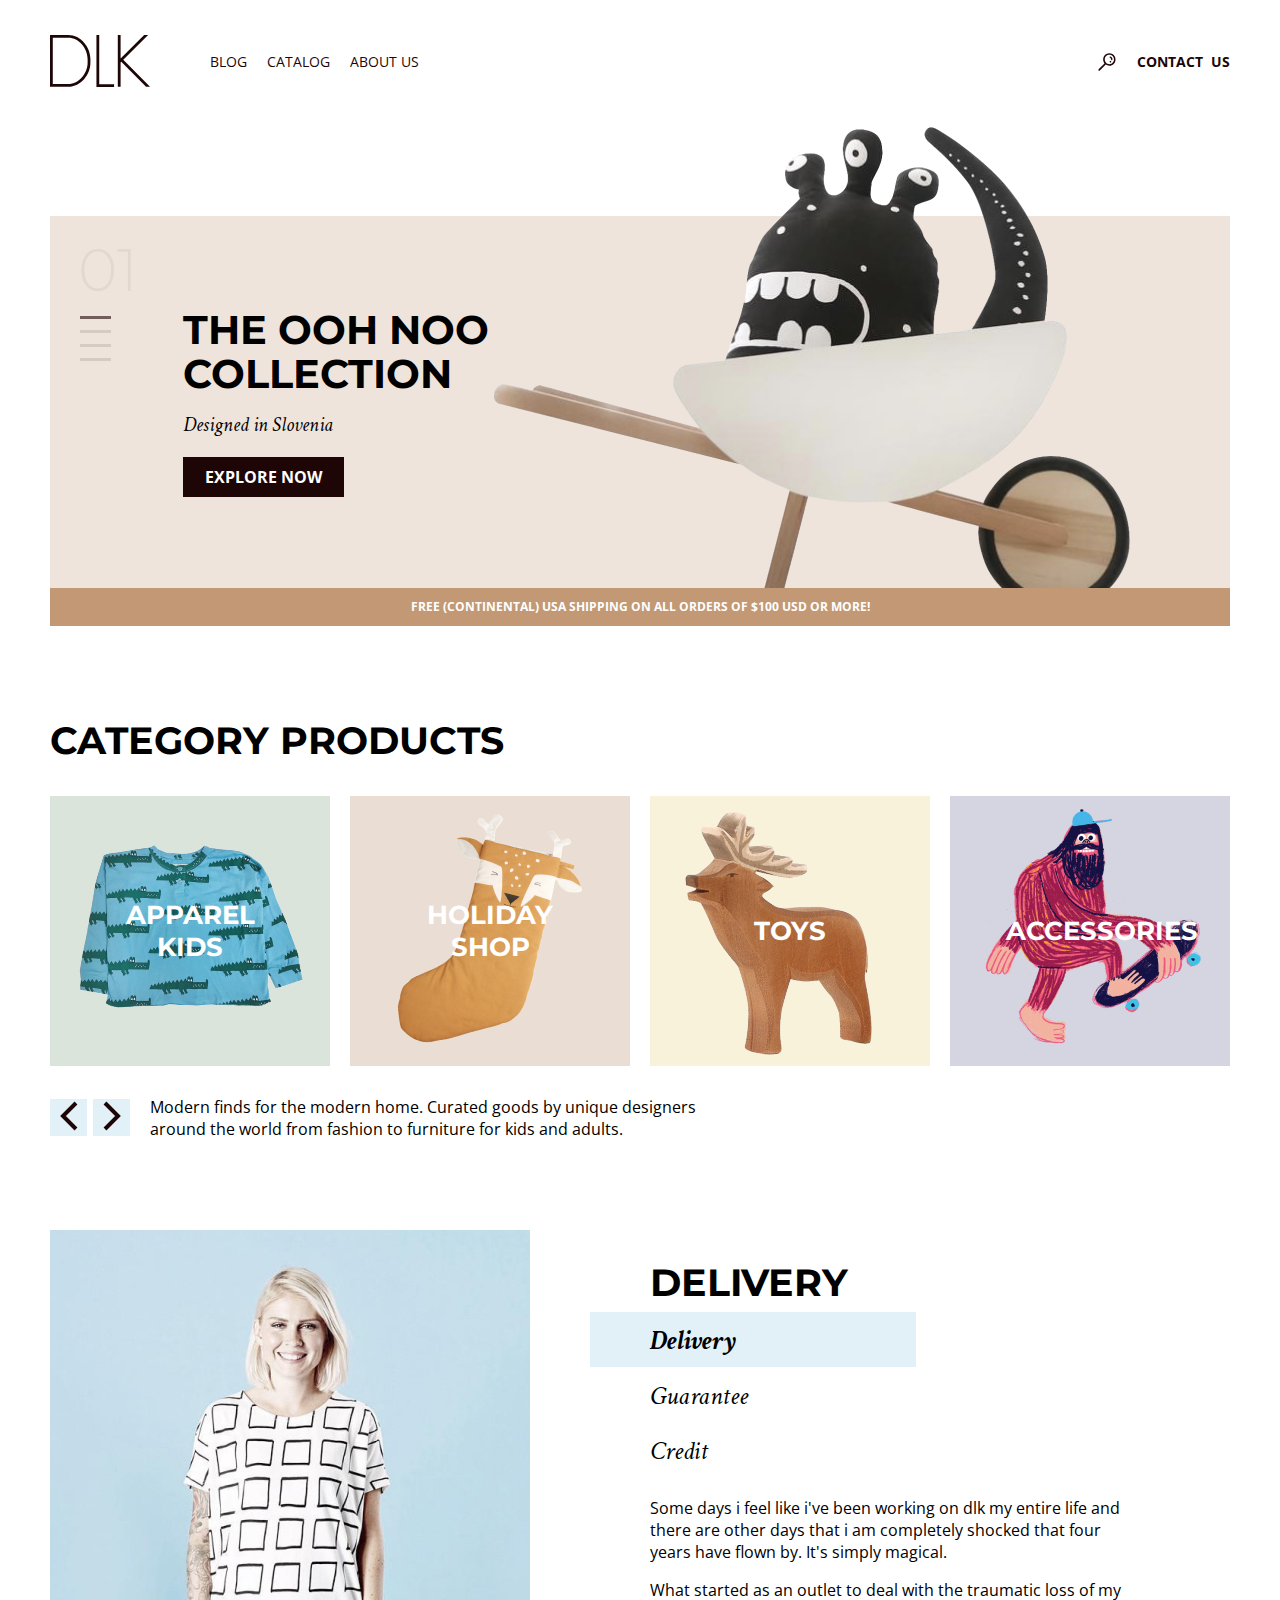
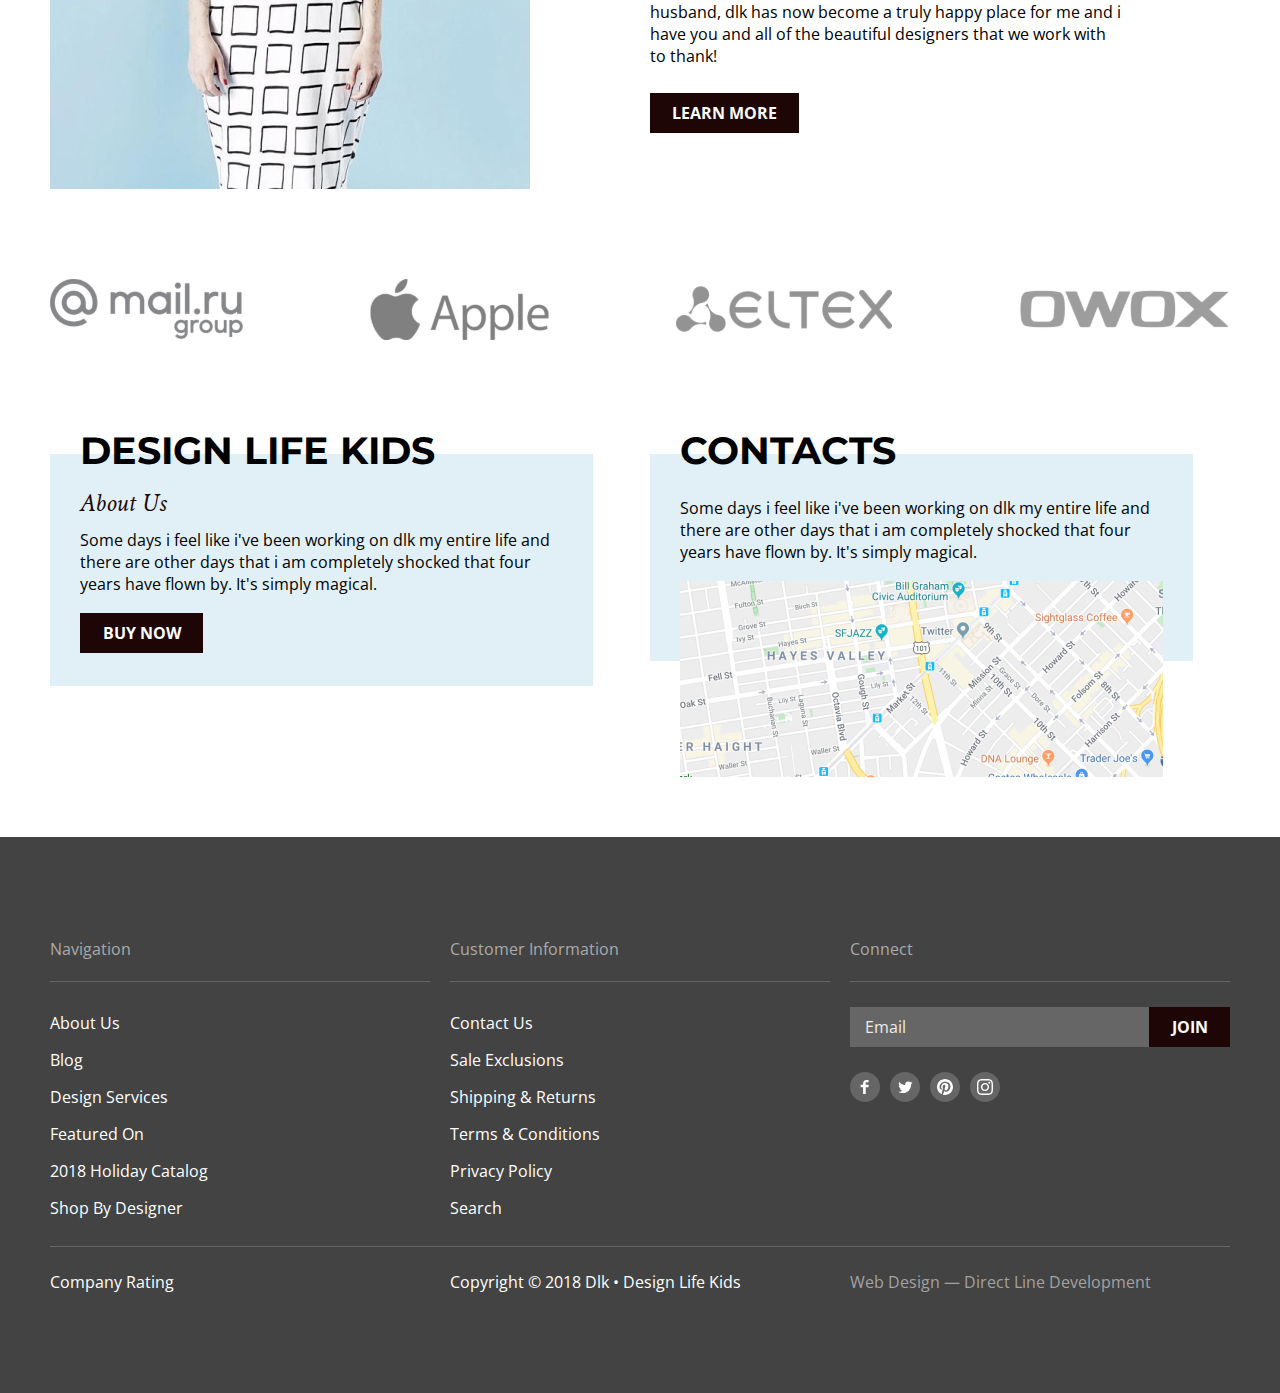
==== commit e1a28911: "Adjusted using pixel perfect tool. Created and linked min css and js." ====
--- a/index.html
+++ b/index.html
@@ -5,9 +5,9 @@
     <title>Design Life Kids</title>
     <link rel="preconnect" href="https://fonts.gstatic.com">
     <link href="https://fonts.googleapis.com/css2?family=Crimson+Text:ital,wght@0,400;0,700;1,400;1,700&family=Montserrat:wght@300;400;600;700&family=Open+Sans:wght@400;700&display=swap" rel="stylesheet">
-    <link rel="stylesheet" href="css/normalize.css">
-    <link rel="stylesheet" href="css/common.css">
-    <link rel="stylesheet" href="style.css">
+    <link rel="stylesheet" href="css/normalize.min.css">
+    <link rel="stylesheet" href="css/common.min.css">
+    <link rel="stylesheet" href="style.min.css">
 </head>
 <body>
     <header class="header container">        
@@ -23,7 +23,7 @@
                     <a href="pages/catalog/index.html">Catalog</a>
                 </li>
                 <li class="header-item">
-                    <a href="#">About as</a>
+                    <a href="#">About us</a>
                 </li>
             </ul>
         </nav>
@@ -43,14 +43,16 @@
             <div class="banner-logo-block">
                 <div class="banner-burger">
                     <div class="banner-page-number">01</div>
-                    <input name="burger" value="1" id="burger_1" type="radio" checked/>
-                    <label for="burger_1" class="banner-burger-label"></label>
-                    <input name="burger" value="2" id="burger_2" type="radio" />
-                    <label for="burger_2" class="banner-burger-label"></label>
-                    <input name="burger" value="3" id="burger_3" type="radio" />
-                    <label for="burger_3" class="banner-burger-label"></label>
-                    <input name="burger" value="4" id="burger_4" type="radio" />
-                    <label for="burger_4" class="banner-burger-label"></label>
+                    <div class="banner-burger-wrapper">
+                        <input name="burger" value="1" id="burger_1" type="radio" checked/>
+                        <label for="burger_1" class="banner-burger-label"></label>
+                        <input name="burger" value="2" id="burger_2" type="radio" />
+                        <label for="burger_2" class="banner-burger-label"></label>
+                        <input name="burger" value="3" id="burger_3" type="radio" />
+                        <label for="burger_3" class="banner-burger-label"></label>
+                        <input name="burger" value="4" id="burger_4" type="radio" />
+                        <label for="burger_4" class="banner-burger-label"></label>
+                    </div>
                 </div>
                 <div class="banner-title-block">
                     <h1>The ooh noo collection</h1>
@@ -146,7 +148,7 @@
                     </li>
                 </ul>
                 <p class="delivery-text">Some days i feel like i've been working on dlk my entire life and there are other days that i am completely shocked that four years have flown by. It's simply magical.</p>
-                <p class="delivery-text">What started as an outlet to deal  with the traumatic loss of my husband, dlk has now become a truly happy place for me and i have you and all of the beautiful designers that we work with to thank!</p>
+                <p class="delivery-text">What started as an outlet to deal with the traumatic loss of my husband, dlk has now become a truly happy place for me and i have you and all of the beautiful designers that we work with to thank!</p>
                 <button class="button learn-more">
                     Learn more
                 </button>
@@ -264,17 +266,13 @@
         <div class="footer-wrapper footer-wrapper-2 container">
             <div class="footer-section footer-rating_block">
                 <input name="rating" value="5" id="rating_5" type="radio" />
-                <label for="rating_5" class="footer-rating_label"></label>
-               
+                <label for="rating_5" class="footer-rating_label"></label>               
                 <input name="rating" value="4" id="rating_4" type="radio" />
-                <label for="rating_4" class="footer-rating_label"></label>
-               
+                <label for="rating_4" class="footer-rating_label"></label>               
                 <input name="rating" value="3" id="rating_3" type="radio" />
-                <label for="rating_3" class="footer-rating_label"></label>
-               
+                <label for="rating_3" class="footer-rating_label"></label>               
                 <input name="rating" value="2" id="rating_2" type="radio" />
-                <label for="rating_2" class="footer-rating_label"></label>
-               
+                <label for="rating_2" class="footer-rating_label"></label>               
                 <input name="rating" value="1" id="rating_1" type="radio" />
                 <label for="rating_1" class="footer-rating_label"></label>
                 <div class="footer-rating-title">Company Rating</div>
@@ -287,7 +285,6 @@
             </div>                    
         </div>        
     </footer>
-
     <div class="popup-overlay"></div>
     <div class="popup-form">
         <button class="popup-close">
@@ -321,6 +318,6 @@
             <button class="button contact-submit">Submit</button>			
         </form>
     </div>
-    <script src="js/script.js"></script>
+    <script src="js/script.min.js"></script>
 </body>
 </html>--- a/css/common.min.css
+++ b/css/common.min.css
@@ -0,0 +1 @@
+body{font-family:"Open Sans",Arial,sans-serif;font-style:normal;margin:0;box-sizing:border-box;font-size:16px;line-height:22px;font-weight:400}ul > li{list-style-type:none}a{text-decoration:none;color:#1E0606}.container{max-width:1180px;width:100%;margin:0 auto}.outline{list-style-type:none;padding:0;margin:0}h1{font-family:"Montserrat",Arial,sans-serif;text-transform:uppercase;font-size:40px;line-height:110%;font-weight:700;margin:0}h2{font-family:"Montserrat",Arial,sans-serif;text-transform:uppercase;font-size:38px;line-height:46px;font-weight:700}h3{font-family:"Montserrat",Arial,sans-serif;text-transform:uppercase;font-size:26px;line-height:32px;font-weight:700;color:#fff;margin:0}h4{font-family:"Open Sans",Arial,sans-serif;font-style:normal;font-weight:400;font-size:16px;line-height:22px;color:#AAA}h5{font-family:"Open Sans",Arial,sans-serif;font-style:normal;font-weight:700;font-size:16px;line-height:22px;color:#1E0606;margin:0}h6{font-family:"Montserrat",Arial,sans-serif;font-size:24px;line-height:31px;font-weight:700;margin:0}.button{background:#1E0606;color:#fff;font-family:"Open Sans",Arial,sans-serif;font-style:normal;font-size:16px;line-height:22px;font-weight:700;width:100%;text-align:center;padding:9px;border:none;text-transform:uppercase;cursor:pointer;margin:0;height:40px}.button:hover{background:#C29974}.button:active{background:#CFAF91}.button:disabled{background:#C1C1C1}.join{max-width:81px}.header{padding:35px 0;display:flex;align-items:center;font-size:14px;line-height:19px;text-transform:uppercase}.header-logo{margin-right:40px}.header-logo img{display:block}.header-nav{margin:0 auto 0 20px}.header-list{display:flex;align-items:center}.header-item{margin-right:20px;font-weight:400}.header-contacts-us-wrapper{display:flex;align-items:center;word-spacing:4px}.header-contact-us{font-weight:700}.header-button-magnifier{width:60px;border:none;background-color:#fff;cursor:pointer;padding:0;margin-top:5px}.header-logo :hover{opacity:50%}.header-item:hover{opacity:50%}.header-button-magnifier:hover{opacity:50%}.header-contact-us:hover{opacity:50%}.header-logo :active{opacity:20%}.header-item:active{opacity:20%}.header-button-magnifier:active{opacity:20%}.header-contact-us:active{opacity:20%}footer{color:#fff;background-color:#434343;padding-top:80px}.footer-wrapper{display:flex}.footer-section{width:33%;min-width:300px}.footer-nav{border-top:1px solid #666}footer a{color:#fff}.footer-nav-list{line-height:37px;margin:23px 0 19px}.footer-wrapper .footer-section:not(:last-child){margin-right:20px}.footer-wrapper-1{border-bottom:1px solid #666}.footer-wrapper-2{margin-top:24px;padding-bottom:100px}.footer-rating_block{display:flex;flex-direction:row-reverse;justify-content:flex-end;align-items:center}.footer-rating_block input[type="radio"]{display:none}.footer-rating_label{display:block;width:18px;height:17px;margin:1px;background:url(../images/rate-star.svg) no-repeat 50% 2px;cursor:pointer}.footer-rating_block .footer-rating_label:hover,.footer-rating_block .footer-rating_label:hover ~ .footer-rating_label{background:url(../images/rate-star-hover.svg) no-repeat 50% 2px}.footer-rating_block .footer-rating_label:active,.footer-rating_block .footer-rating_label:active ~ .footer-rating_label{background:url(../images/rate-star-active.svg) no-repeat 50% 2px}.footer-rating_block input[type="radio"]:checked ~ .footer-rating_label{background:url(../images/rate-star-active.svg) no-repeat 50% 2px}.footer-rating-title{color:#fff;margin-right:24px;font-size:16px}.footer-rating_block .footer-rating_label:hover ~ .footer-rating-title{color:#C29974}.footer-rating_block .footer-rating_label:active ~ .footer-rating-title{color:#C29974}.footer-rating_block input[type="radio"]:checked ~ .footer-rating-title{color:#C29974}.footer-social-list{display:flex;margin-top:25px}.footer-social-list li{padding:0 10px 0 0}.footer-social-list li:hover{opacity:50%}.footer-social-list li:active{opacity:20%}.footer-input-field{border:none;background-color:#666;width:299px;padding-left:15px}.footer-input-field::placeholder{color:#EBEBEB}.footer-label-email{display:none}.footer-form{display:flex;margin-top:25px}.footer-dl_digital-link{color:#a2a2a2}.footer-dl_digital-link:hover{color:#fff;text-decoration:underline}.footer-dl_digital-link:active{color:#fff;text-decoration:underline}.footer-nav-list li:hover{opacity:50%}.footer-nav-list li:active{opacity:20%}.breadcrumbs{margin:18px 0 28px}.breadcrumbs-list{display:flex;justify-content:flex-start}.breadcrumbs-list .breadcrumbs-item:last-child{opacity:.5}.breadcrumbs-item{display:flex;font-family:"Crimson Text","Times New Roman",serif;font-style:italic;font-size:20px;line-height:25px}.breadcrumbs-item:not(:last-child)::after{content:url(../images/arrow-divider.svg);margin:0 21px}.page-selecting{display:flex;justify-content:space-between;margin-bottom:58px}.page-selecting-button{background-color:#fff;width:18px;height:30px;border:none;padding:0}.page-selecting-radio-block{display:flex}.page-selecting-radio-block input[type="radio"]{display:none}.paging-label{width:75px;height:30px;font-family:"Montserrat",Arial,sans-serif;font-weight:700;line-height:30px;text-align:center}.paging-label:hover{color:#DADADA}.page-selecting input[type="radio"]:checked + .paging-label{color:#C29974}.page-selecting-arrow:hover{stroke:#C29974;stroke-opacity:1}.page-selecting-arrow:active{stroke:#C29974;stroke-opacity:.5}.contact-form{box-sizing:border-box;min-width:680px;background:#E5EAF8;padding:42px 40px}.contact-form fieldset{border:none;display:flex;margin:0;padding:0;margin-bottom:21px}.contact-form label{font-size:14px;line-height:19px;color:#1E0606;margin-bottom:3px}.contact-form input,.contact-form textarea{box-sizing:border-box;border:1px solid rgba(0,0,0,0.2);padding:12px 20px;font-size:18px;line-height:25px;background:#fff}.contact-form input{height:50px}.contact-form textarea{height:150px;resize:none}.contact-form input:hover,.contact-form textarea:hover{outline:none;border:1px solid rgba(0,0,0,0.3)}.contact-form input:focus,.contact-form textarea:focus{outline:none;border:1px solid rgba(0,0,0,0.2)}.contact-form input::placeholder{color:#1E0606}.contact-wrapper{display:flex;flex-direction:column}.contact-block{max-width:290px;width:100%}.contact-line{display:flex;justify-content:space-between}.contact-form .contact-confirmation{margin-bottom:17px}.contact-confirmation input[type="checkbox"]{display:none}.confirm-label{display:block;background:url(../images/checkbox.svg) no-repeat 0 0;padding-left:35px;cursor:pointer;margin:0}.contact-confirmation input[type="checkbox"]:checked + .confirm-label{background:url(../images/checkbox-checked.svg) no-repeat 0 0}.contact-submit{max-width:106px}.popup-overlay{width:100%;height:100vh;background:rgba(125,151,218,0.8);position:fixed;top:0;left:0;display:none;z-index:2}.popup-form{position:fixed;top:50%;left:50%;transform:translate(-50%,-50%);width:680px;display:none;z-index:2}.popup-open,.popup-overlay-open{display:block}.popup-close{position:absolute;top:0;right:-25px;cursor:pointer;background:transparent;border:none;padding:0}--- a/style.min.css
+++ b/style.min.css
@@ -0,0 +1 @@
+.banner{min-width:1000px;margin-top:94px}.banner-page-number{margin:0;padding-bottom:10px;font-family:"Montserrat",Arial,sans-serif;font-size:60px;line-height:73px;font-weight:300;color:rgba(30,6,6,0.05)}.banner-burger{padding:17px 28px}.banner-burger-wrapper{padding-left:2px}.banner-burger input[type="radio"]{display:none}.banner-burger-label{display:block;width:31px;height:3px;margin:0 0 11px;background-color:#D6CAC2;cursor:pointer}.banner-burger-label:hover{background-color:#725F5B}.banner-burger-label:active{background-color:#725F5B}.banner-burger input[type="radio"]:checked + .banner-burger-label{background-color:#725F5B}.banner-designed{font-family:"Crimson Text","Times New Roman",serif;font-style:italic;font-size:20px;line-height:25px;font-weight:400;margin:17px 0 19px}.banner-title-block{padding:92px 17px;max-width:40%;z-index:1}.banner-logo-block{position:relative;height:372px}.banner-logo-img{position:absolute;bottom:0;right:100px}.banner-logo-block{background:#EEE4DB;display:flex}.free-shipping{background:#C29974;font-size:12px;line-height:16px;font-weight:700;text-transform:uppercase;color:#fff;padding:11px;text-align:center;margin:0}.banner-btn{max-width:161px}.learn-more{max-width:149px;margin:10px 0 0 60px}.buy-now{max-width:123px}.products{padding:0;margin-top:92px}.products-list{display:flex;padding:0;margin-left:-10px;margin-bottom:14px}.products-items{box-sizing:border-box;display:flex;flex-wrap:wrap;padding:20px;justify-content:center;align-items:center;width:280px;height:270px;margin:0 10px}.prod-item-01{background-color:#DBE4DB}.prod-item-02{background-color:#EADDD3}.prod-item-03{background-color:#F8F2DA}.prod-item-04{background-color:#D5D4E1}.product-title{text-align:center;margin:10px;max-width:70%;z-index:1}.list-control-buttons{display:flex;align-items:center}.buttons-wrapper{width:37px;box-sizing:border-box;display:block;margin-right:6px}.text-wrapper{margin-left:14px;max-width:550px;box-sizing:border-box}.button-arrow{background:rgba(112,187,220,0.2);color:#fff;width:37px;height:37px;padding:0;border:none;cursor:pointer}.product-picture{display:block;position:absolute}.products-link:hover,.products-link:active{text-decoration:underline;color:#fff}.delivery{display:flex;margin-top:74px}.delivery-wrapper{padding:10px 30px 0 0;margin-left:60px}.delivery-list{font-family:"Crimson Text","Times New Roman",serif;font-style:italic;font-size:26px;line-height:25px;font-weight:400;margin-bottom:20px}.delivery-text{padding-left:60px;width:480px}.delivery-title{padding-left:60px;margin:20px 0 6px}.delivery-list-item{box-sizing:border-box;text-align:left;width:326px;height:55px;padding-top:17px;padding-left:60px}.delivery-selected-item{background-color:rgba(112,187,220,0.2);font-weight:700}.brands{margin-top:85px}.brands-list{display:flex;justify-content:space-between;align-items:center}.brand-item{cursor:pointer}.about{display:flex;margin-top:0;margin-bottom:-25px}.about-design{width:543px;margin-right:57px;position:relative}.about-contacts{width:543px;position:relative}.about-design-block{background-color:#E1F0F7;padding:33px 30px;min-width:350px}.about-design-block a{font-family:"Crimson Text","Times New Roman",serif;font-style:italic;font-size:26px;line-height:32px;font-weight:400}.about-design-block p{margin:10px 0 18px}.about-contacts-block{padding-bottom:80px}.about-title-shift{position:relative;top:52px;left:30px}.about-map{position:relative;bottom:80px;left:30px}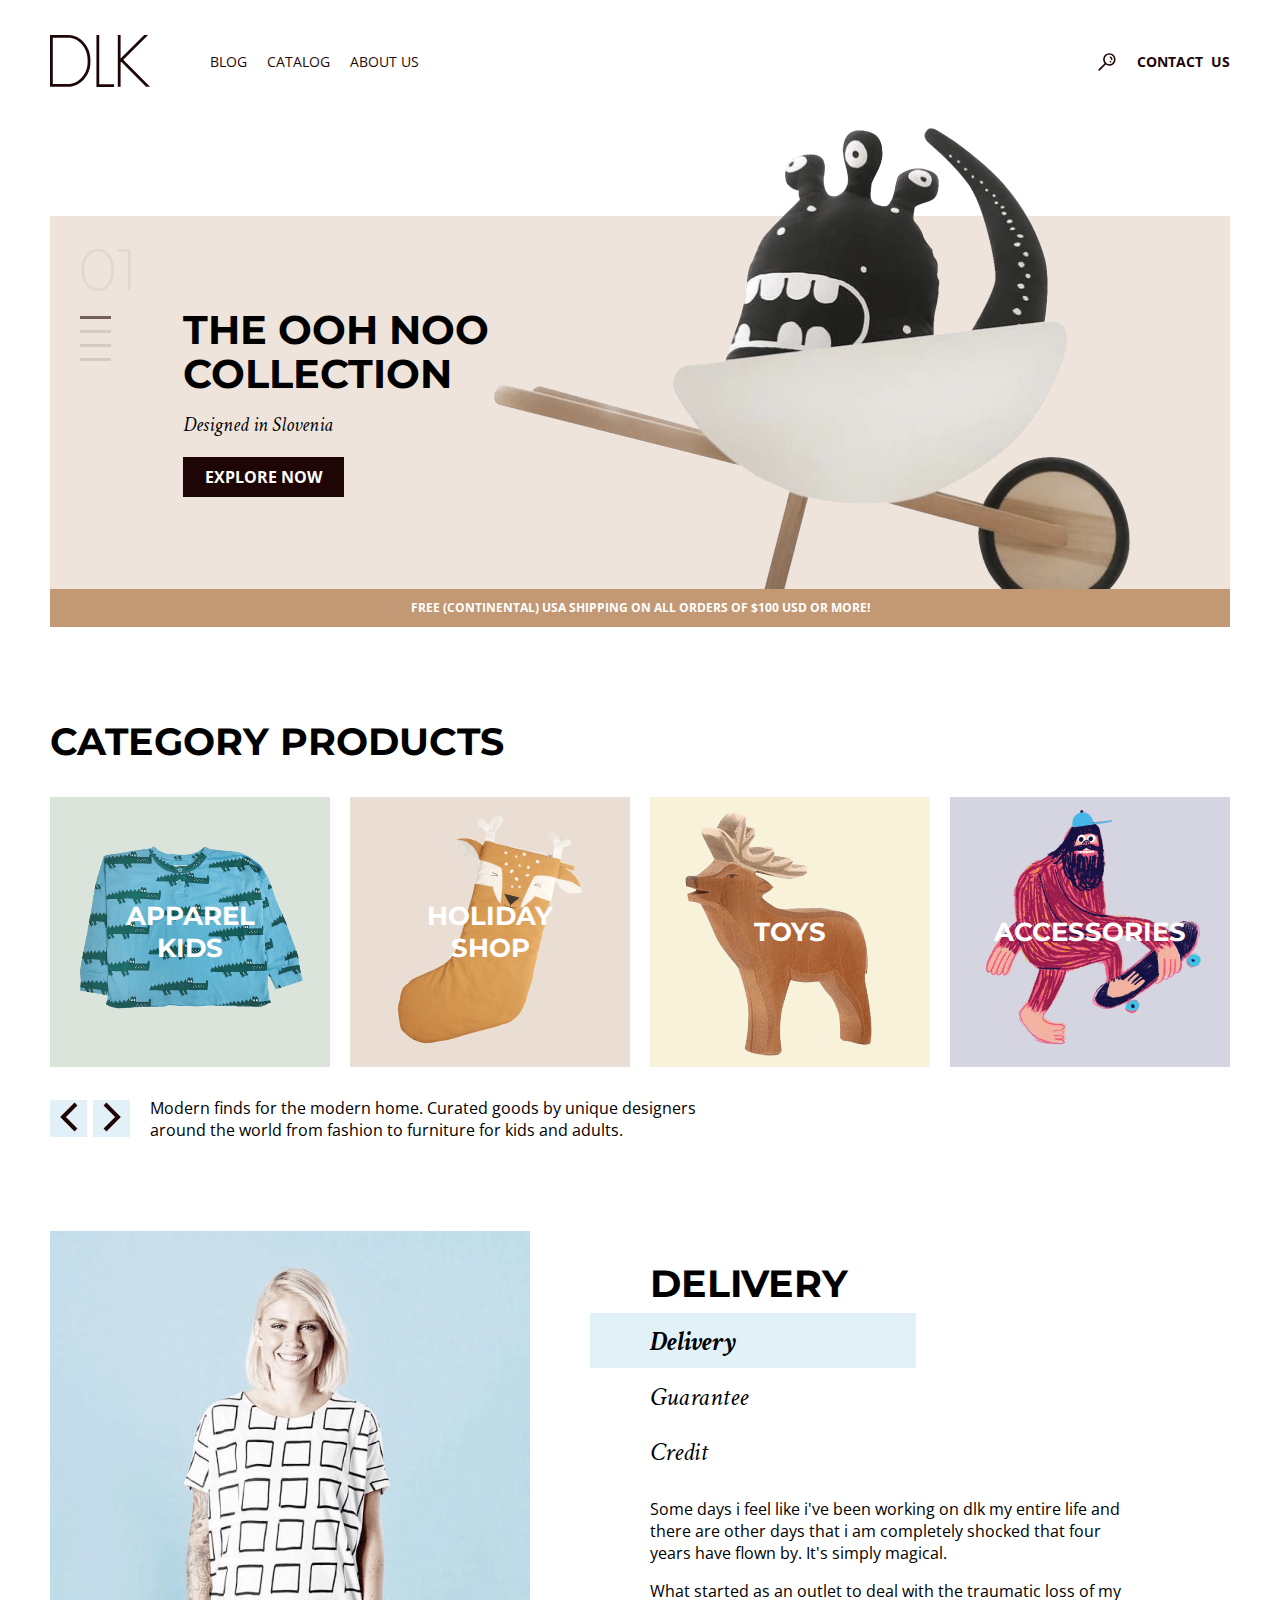
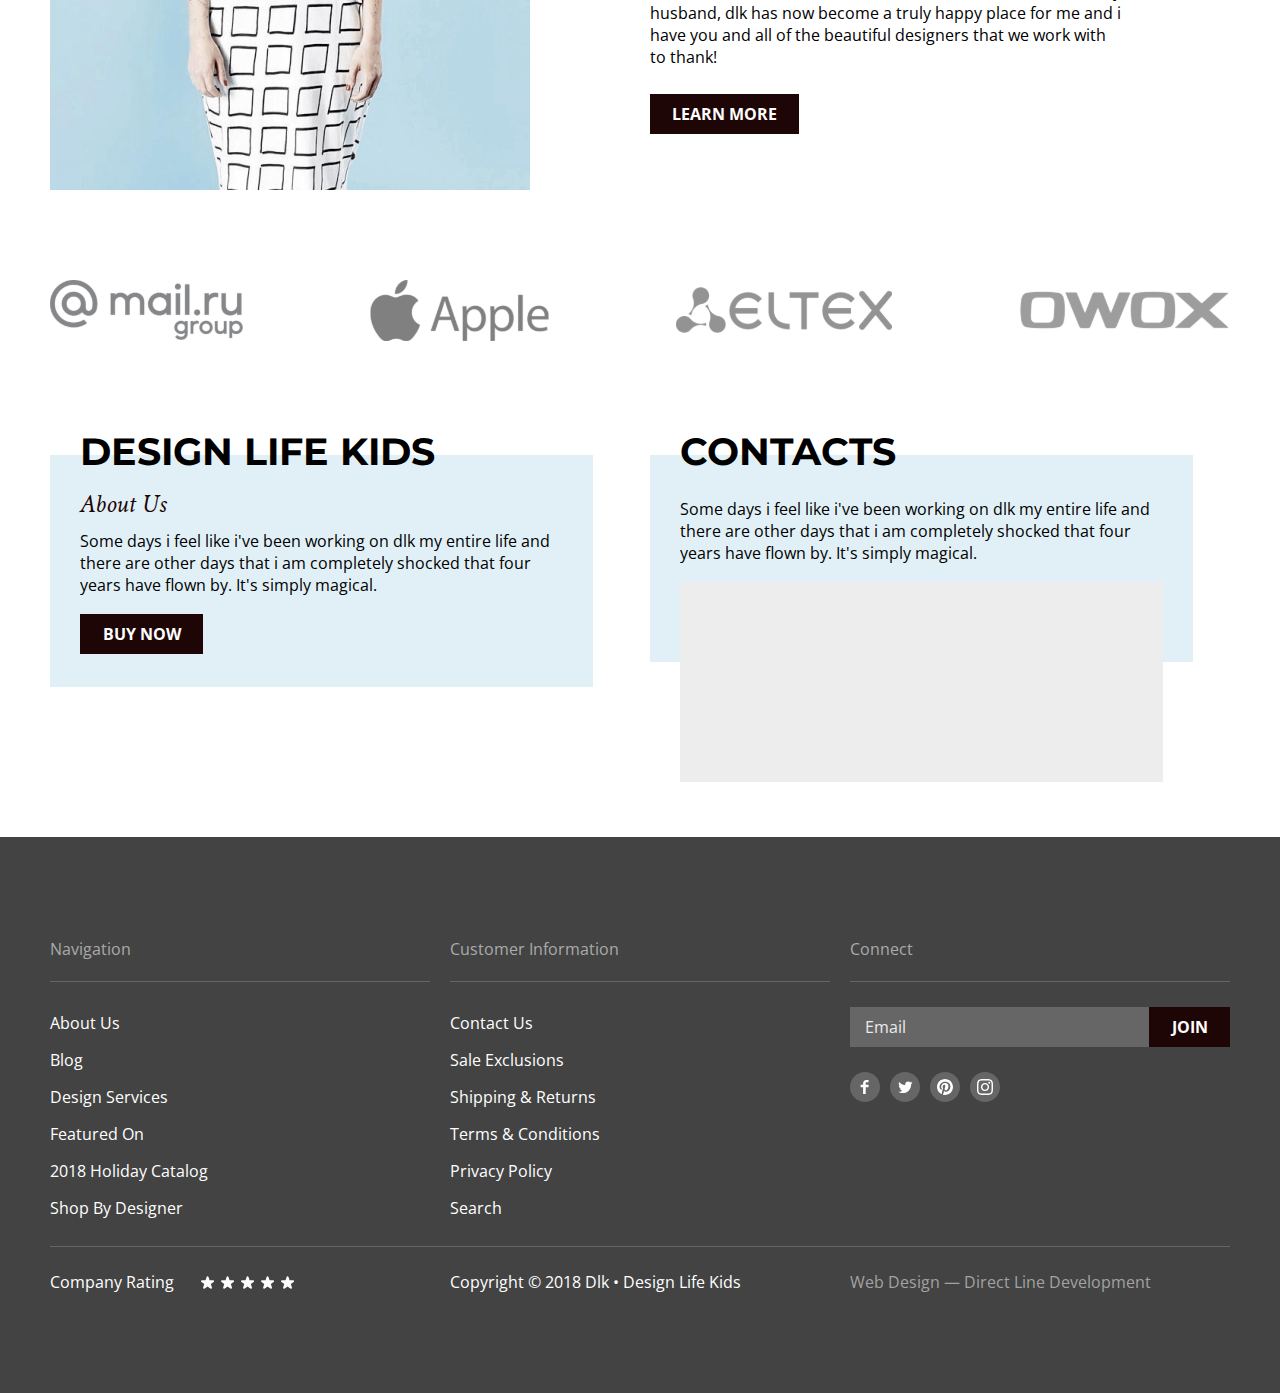
==== commit 0f3413dd: "Fixed errors" ====
--- a/index.html
+++ b/index.html
@@ -43,6 +43,9 @@
             <div class="banner-logo-block">
                 <div class="banner-burger">
                     <div class="banner-page-number">01</div>
+                    <div class="banner-page-number banner-page-number-hidden">02</div>
+                    <div class="banner-page-number banner-page-number-hidden">03</div>
+                    <div class="banner-page-number banner-page-number-hidden">04</div>
                     <div class="banner-burger-wrapper">
                         <input name="burger" value="1" id="burger_1" type="radio" checked/>
                         <label for="burger_1" class="banner-burger-label"></label>
@@ -54,12 +57,38 @@
                         <label for="burger_4" class="banner-burger-label"></label>
                     </div>
                 </div>
-                <div class="banner-title-block">
-                    <h1>The ooh noo collection</h1>
-                    <p class="banner-designed">Designed in Slovenia</p>
-                    <button class="button banner-btn banner-js">Explore now</button>
-                </div>
-                <img src="images/banner-ooh_noo.png" class="banner-logo-img" width="636" height="461" alt="Banner">                           
+                <div class="banner-logo-slide">                    
+                    <div class="banner-title-block">
+                        <h1>The ooh noo collection</h1>
+                        <p class="banner-designed">Designed in Slovenia</p>
+                        <button class="button banner-btn banner-js">Explore now</button>
+                    </div>
+                    <img src="images/banner-ooh_noo.png" class="banner-logo-img" width="636" height="461" alt="Banner">
+                </div>
+                <div class="banner-logo-slide banner-logo-slide-hidden">
+                    <div class="banner-title-block">
+                        <p class="banner-slide-title">The ooh noo collection</p>
+                        <p class="banner-designed">Designed in Slovenia</p>
+                        <button class="button banner-btn banner-js">Explore now</button>
+                    </div>
+                    <img src="images/banner-ooh_noo.png" class="banner-logo-img" width="636" height="461" alt="Banner">
+                </div>
+                <div class="banner-logo-slide banner-logo-slide-hidden">
+                    <div class="banner-title-block">
+                        <p class="banner-slide-title">The ooh noo collection</p>
+                        <p class="banner-designed">Designed in Slovenia</p>
+                        <button class="button banner-btn banner-js">Explore now</button>
+                    </div>
+                    <img src="images/banner-ooh_noo.png" class="banner-logo-img" width="636" height="461" alt="Banner">
+                </div>
+                <div class="banner-logo-slide banner-logo-slide-hidden">
+                    <div class="banner-title-block">
+                        <p class="banner-slide-title">The ooh noo collection</p>
+                        <p class="banner-designed">Designed in Slovenia</p>
+                        <button class="button banner-btn banner-js">Explore now</button>
+                    </div>
+                    <img src="images/banner-ooh_noo.png" class="banner-logo-img" width="636" height="461" alt="Banner">
+                </div>
             </div>           
             <p class="free-shipping">Free (continental) usa shipping on all orders of $100 usd or more!</p>            
         </section>
@@ -128,7 +157,7 @@
             </div>                    
         </section>        
         <section class="delivery container">
-            <div>
+            <div class="delivery-image">
                 <img src="images/delivery-portrait.png" width="480" height="559" alt="Portrait">
             </div>
             <div class="delivery-wrapper">
@@ -140,8 +169,7 @@
                         Delivery
                     </li>
                     <li class="delivery-list-item">
-                        Guarantee
-                        
+                        Guarantee                        
                     </li>
                     <li class="delivery-list-item">
                         Credit                  
@@ -170,7 +198,7 @@
                 <div class="about-design-block">
                     <a href="#">About Us</a>
                     <p>
-                        Some days i feel like i've been working on dlk my entire life and there are other days that i am completely shocked that four years have flown by. It's simply magical.
+                        Some days i feel like i've been working on dlk my entire life and there are other days that i am completely shocked that four years have flown by. It's simply magical.                        
                     </p>
                     <button class="button buy-now">Buy now</button>
                 </div>                
@@ -184,9 +212,9 @@
                     Some days i feel like i've been working on dlk my entire life and there are other days that i am completely shocked that four years have flown by. It's simply magical.
                     </p>
                 </div>
-                <div class="about-map">
-                    <img src="images/map.png" width="483" height="196" alt="Map">
-                </div>                       
+                <div class="about-map">                    
+                    <iframe src="https://www.google.com/maps/embed?pb=!1m18!1m12!1m3!1d1344.9690439823269!2d-122.33340919912241!3d47.60789351940776!2m3!1f0!2f0!3f0!3m2!1i1024!2i768!4f13.1!3m3!1m2!1s0x54906ab402255555%3A0x2403090dada9b694!2skcbf!5e0!3m2!1sru!2sru!4v1621594270492!5m2!1sru!2sru" width="483" height="200" style="border:0;" allowfullscreen="" loading="lazy"></iframe>
+                </div>                            
             </section>
         </div>
     </main>
--- a/css/common.min.css
+++ b/css/common.min.css
@@ -1 +1 @@
-body{font-family:"Open Sans",Arial,sans-serif;font-style:normal;margin:0;box-sizing:border-box;font-size:16px;line-height:22px;font-weight:400}ul > li{list-style-type:none}a{text-decoration:none;color:#1E0606}.container{max-width:1180px;width:100%;margin:0 auto}.outline{list-style-type:none;padding:0;margin:0}h1{font-family:"Montserrat",Arial,sans-serif;text-transform:uppercase;font-size:40px;line-height:110%;font-weight:700;margin:0}h2{font-family:"Montserrat",Arial,sans-serif;text-transform:uppercase;font-size:38px;line-height:46px;font-weight:700}h3{font-family:"Montserrat",Arial,sans-serif;text-transform:uppercase;font-size:26px;line-height:32px;font-weight:700;color:#fff;margin:0}h4{font-family:"Open Sans",Arial,sans-serif;font-style:normal;font-weight:400;font-size:16px;line-height:22px;color:#AAA}h5{font-family:"Open Sans",Arial,sans-serif;font-style:normal;font-weight:700;font-size:16px;line-height:22px;color:#1E0606;margin:0}h6{font-family:"Montserrat",Arial,sans-serif;font-size:24px;line-height:31px;font-weight:700;margin:0}.button{background:#1E0606;color:#fff;font-family:"Open Sans",Arial,sans-serif;font-style:normal;font-size:16px;line-height:22px;font-weight:700;width:100%;text-align:center;padding:9px;border:none;text-transform:uppercase;cursor:pointer;margin:0;height:40px}.button:hover{background:#C29974}.button:active{background:#CFAF91}.button:disabled{background:#C1C1C1}.join{max-width:81px}.header{padding:35px 0;display:flex;align-items:center;font-size:14px;line-height:19px;text-transform:uppercase}.header-logo{margin-right:40px}.header-logo img{display:block}.header-nav{margin:0 auto 0 20px}.header-list{display:flex;align-items:center}.header-item{margin-right:20px;font-weight:400}.header-contacts-us-wrapper{display:flex;align-items:center;word-spacing:4px}.header-contact-us{font-weight:700}.header-button-magnifier{width:60px;border:none;background-color:#fff;cursor:pointer;padding:0;margin-top:5px}.header-logo :hover{opacity:50%}.header-item:hover{opacity:50%}.header-button-magnifier:hover{opacity:50%}.header-contact-us:hover{opacity:50%}.header-logo :active{opacity:20%}.header-item:active{opacity:20%}.header-button-magnifier:active{opacity:20%}.header-contact-us:active{opacity:20%}footer{color:#fff;background-color:#434343;padding-top:80px}.footer-wrapper{display:flex}.footer-section{width:33%;min-width:300px}.footer-nav{border-top:1px solid #666}footer a{color:#fff}.footer-nav-list{line-height:37px;margin:23px 0 19px}.footer-wrapper .footer-section:not(:last-child){margin-right:20px}.footer-wrapper-1{border-bottom:1px solid #666}.footer-wrapper-2{margin-top:24px;padding-bottom:100px}.footer-rating_block{display:flex;flex-direction:row-reverse;justify-content:flex-end;align-items:center}.footer-rating_block input[type="radio"]{display:none}.footer-rating_label{display:block;width:18px;height:17px;margin:1px;background:url(../images/rate-star.svg) no-repeat 50% 2px;cursor:pointer}.footer-rating_block .footer-rating_label:hover,.footer-rating_block .footer-rating_label:hover ~ .footer-rating_label{background:url(../images/rate-star-hover.svg) no-repeat 50% 2px}.footer-rating_block .footer-rating_label:active,.footer-rating_block .footer-rating_label:active ~ .footer-rating_label{background:url(../images/rate-star-active.svg) no-repeat 50% 2px}.footer-rating_block input[type="radio"]:checked ~ .footer-rating_label{background:url(../images/rate-star-active.svg) no-repeat 50% 2px}.footer-rating-title{color:#fff;margin-right:24px;font-size:16px}.footer-rating_block .footer-rating_label:hover ~ .footer-rating-title{color:#C29974}.footer-rating_block .footer-rating_label:active ~ .footer-rating-title{color:#C29974}.footer-rating_block input[type="radio"]:checked ~ .footer-rating-title{color:#C29974}.footer-social-list{display:flex;margin-top:25px}.footer-social-list li{padding:0 10px 0 0}.footer-social-list li:hover{opacity:50%}.footer-social-list li:active{opacity:20%}.footer-input-field{border:none;background-color:#666;width:299px;padding-left:15px}.footer-input-field::placeholder{color:#EBEBEB}.footer-label-email{display:none}.footer-form{display:flex;margin-top:25px}.footer-dl_digital-link{color:#a2a2a2}.footer-dl_digital-link:hover{color:#fff;text-decoration:underline}.footer-dl_digital-link:active{color:#fff;text-decoration:underline}.footer-nav-list li:hover{opacity:50%}.footer-nav-list li:active{opacity:20%}.breadcrumbs{margin:18px 0 28px}.breadcrumbs-list{display:flex;justify-content:flex-start}.breadcrumbs-list .breadcrumbs-item:last-child{opacity:.5}.breadcrumbs-item{display:flex;font-family:"Crimson Text","Times New Roman",serif;font-style:italic;font-size:20px;line-height:25px}.breadcrumbs-item:not(:last-child)::after{content:url(../images/arrow-divider.svg);margin:0 21px}.page-selecting{display:flex;justify-content:space-between;margin-bottom:58px}.page-selecting-button{background-color:#fff;width:18px;height:30px;border:none;padding:0}.page-selecting-radio-block{display:flex}.page-selecting-radio-block input[type="radio"]{display:none}.paging-label{width:75px;height:30px;font-family:"Montserrat",Arial,sans-serif;font-weight:700;line-height:30px;text-align:center}.paging-label:hover{color:#DADADA}.page-selecting input[type="radio"]:checked + .paging-label{color:#C29974}.page-selecting-arrow:hover{stroke:#C29974;stroke-opacity:1}.page-selecting-arrow:active{stroke:#C29974;stroke-opacity:.5}.contact-form{box-sizing:border-box;min-width:680px;background:#E5EAF8;padding:42px 40px}.contact-form fieldset{border:none;display:flex;margin:0;padding:0;margin-bottom:21px}.contact-form label{font-size:14px;line-height:19px;color:#1E0606;margin-bottom:3px}.contact-form input,.contact-form textarea{box-sizing:border-box;border:1px solid rgba(0,0,0,0.2);padding:12px 20px;font-size:18px;line-height:25px;background:#fff}.contact-form input{height:50px}.contact-form textarea{height:150px;resize:none}.contact-form input:hover,.contact-form textarea:hover{outline:none;border:1px solid rgba(0,0,0,0.3)}.contact-form input:focus,.contact-form textarea:focus{outline:none;border:1px solid rgba(0,0,0,0.2)}.contact-form input::placeholder{color:#1E0606}.contact-wrapper{display:flex;flex-direction:column}.contact-block{max-width:290px;width:100%}.contact-line{display:flex;justify-content:space-between}.contact-form .contact-confirmation{margin-bottom:17px}.contact-confirmation input[type="checkbox"]{display:none}.confirm-label{display:block;background:url(../images/checkbox.svg) no-repeat 0 0;padding-left:35px;cursor:pointer;margin:0}.contact-confirmation input[type="checkbox"]:checked + .confirm-label{background:url(../images/checkbox-checked.svg) no-repeat 0 0}.contact-submit{max-width:106px}.popup-overlay{width:100%;height:100vh;background:rgba(125,151,218,0.8);position:fixed;top:0;left:0;display:none;z-index:2}.popup-form{position:fixed;top:50%;left:50%;transform:translate(-50%,-50%);width:680px;display:none;z-index:2}.popup-open,.popup-overlay-open{display:block}.popup-close{position:absolute;top:0;right:-25px;cursor:pointer;background:transparent;border:none;padding:0}+body{font-family:"Open Sans",Arial,sans-serif;font-style:normal;margin:0;-webkit-box-sizing:border-box;box-sizing:border-box;font-size:16px;line-height:22px;font-weight:400}ul > li{list-style-type:none}a{text-decoration:none;color:#1E0606}.container{max-width:1180px;width:100%;margin:0 auto}.outline{list-style-type:none;padding:0;margin:0}h1{font-family:"Montserrat",Arial,sans-serif;text-transform:uppercase;font-size:40px;line-height:110%;font-weight:700;margin:0}h2{font-family:"Montserrat",Arial,sans-serif;text-transform:uppercase;font-size:38px;line-height:46px;font-weight:700}h3{font-family:"Montserrat",Arial,sans-serif;text-transform:uppercase;font-size:26px;line-height:32px;font-weight:700;color:#fff;margin:0}h4{font-family:"Open Sans",Arial,sans-serif;font-style:normal;font-weight:400;font-size:16px;line-height:22px;color:#AAA}h5{font-family:"Open Sans",Arial,sans-serif;font-style:normal;font-weight:700;font-size:16px;line-height:22px;color:#1E0606;margin:0}h6{font-family:"Montserrat",Arial,sans-serif;font-size:24px;line-height:31px;font-weight:700;margin:0}.button{background:#1E0606;color:#fff;font-family:"Open Sans",Arial,sans-serif;font-style:normal;font-size:16px;line-height:22px;font-weight:700;text-align:center;padding:9px;border:none;text-transform:uppercase;cursor:pointer;margin:0;height:40px}.button:hover{background:#C29974}.button:active{background:#CFAF91}.button:disabled{background:#C1C1C1}.join{min-width:81px}.header{padding:35px 0;display:-webkit-box;display:-ms-flexbox;display:flex;-webkit-box-align:center;-ms-flex-align:center;align-items:center;font-size:14px;line-height:19px;text-transform:uppercase}.header-logo{margin-right:40px}.header-logo img{display:block}.header-nav{margin:0 auto 0 20px}.header-list{display:-webkit-box;display:-ms-flexbox;display:flex;-webkit-box-align:center;-ms-flex-align:center;align-items:center}.header-item{margin-right:20px;font-weight:400}.header-contacts-us-wrapper{display:-webkit-box;display:-ms-flexbox;display:flex;-webkit-box-align:center;-ms-flex-align:center;align-items:center;word-spacing:4px}.header-contact-us{font-weight:700}.header-button-magnifier{width:60px;border:none;background-color:#fff;cursor:pointer;padding:0;margin-top:5px}.header-logo :hover{opacity:50%}.header-item:hover{opacity:50%}.header-button-magnifier:hover{opacity:50%}.header-contact-us:hover{opacity:50%}.header-logo :active{opacity:20%}.header-item:active{opacity:20%}.header-button-magnifier:active{opacity:20%}.header-contact-us:active{opacity:20%}footer{color:#fff;background-color:#434343;padding-top:80px}.footer-wrapper{display:-webkit-box;display:-ms-flexbox;display:flex}.footer-section{width:33%;min-width:300px}.footer-nav{border-top:1px solid #666}footer a{color:#fff}.footer-nav-list{line-height:37px;margin:23px 0 19px}.footer-wrapper .footer-section:not(:last-child){margin-right:20px}.footer-wrapper-1{border-bottom:1px solid #666}.footer-wrapper-2{margin-top:24px;padding-bottom:100px}.footer-rating_block{display:-webkit-box;display:-ms-flexbox;display:flex;-webkit-box-orient:horizontal;-webkit-box-direction:reverse;-ms-flex-direction:row-reverse;flex-direction:row-reverse;-webkit-box-pack:end;-ms-flex-pack:end;justify-content:flex-end;-webkit-box-align:center;-ms-flex-align:center;align-items:center}.footer-rating_block input[type="radio"]{display:none}.footer-rating_label{display:block;width:18px;height:17px;margin:1px;background:url(../images/rate-star.svg) no-repeat 50% 2px;cursor:pointer}.footer-rating_block .footer-rating_label:hover,.footer-rating_block .footer-rating_label:hover ~ .footer-rating_label{background:url(../images/rate-star-hover.svg) no-repeat 50% 2px}.footer-rating_block .footer-rating_label:active,.footer-rating_block .footer-rating_label:active ~ .footer-rating_label{background:url(../images/rate-star-active.svg) no-repeat 50% 2px}.footer-rating_block input[type="radio"]:checked ~ .footer-rating_label{background:url(../images/rate-star-active.svg) no-repeat 50% 2px}.footer-rating-title{color:#fff;margin-right:24px;font-size:16px}.footer-rating_block .footer-rating_label:hover ~ .footer-rating-title{color:#C29974}.footer-rating_block .footer-rating_label:active ~ .footer-rating-title{color:#C29974}.footer-rating_block input[type="radio"]:checked ~ .footer-rating-title{color:#C29974}.footer-social-list{display:-webkit-box;display:-ms-flexbox;display:flex;margin-top:25px}.footer-social-list li{padding:0 10px 0 0}.footer-social-list li:hover{opacity:50%}.footer-social-list li:active{opacity:20%}.footer-input-field{border:none;background-color:#666;width:299px;padding-left:15px}.footer-input-field::-webkit-input-placeholder{color:#EBEBEB}.footer-input-field::-moz-placeholder{color:#EBEBEB}.footer-input-field:-ms-input-placeholder{color:#EBEBEB}.footer-input-field::-ms-input-placeholder{color:#EBEBEB}.footer-input-field::placeholder{color:#EBEBEB}.footer-label-email{display:none}.footer-form{display:-webkit-box;display:-ms-flexbox;display:flex;margin-top:25px}.footer-dl_digital-link{color:#a2a2a2}.footer-dl_digital-link:hover{color:#fff;text-decoration:underline}.footer-dl_digital-link:active{color:#fff;text-decoration:underline}.footer-nav-list li:hover{opacity:50%}.footer-nav-list li:active{opacity:20%}.breadcrumbs{margin:18px 0 28px}.breadcrumbs-list{display:-webkit-box;display:-ms-flexbox;display:flex;-webkit-box-pack:start;-ms-flex-pack:start;justify-content:flex-start}.breadcrumbs-list .breadcrumbs-item:last-child{opacity:.5}.breadcrumbs-item{display:-webkit-box;display:-ms-flexbox;display:flex;font-family:"Crimson Text","Times New Roman",serif;font-style:italic;font-size:20px;line-height:25px}.breadcrumbs-item:not(:last-child):hover{opacity:.7}.breadcrumbs-item:not(:last-child):active{opacity:.5}.breadcrumbs-item:not(:last-child)::after{content:url(../images/arrow-divider.svg);margin:0 21px}.page-selecting{display:-webkit-box;display:-ms-flexbox;display:flex;-webkit-box-pack:justify;-ms-flex-pack:justify;justify-content:space-between;margin-bottom:58px}.page-selecting-button,.page-selecting-button-disabled{background-color:#fff;width:18px;height:30px;border:none;padding:0}.page-selecting-button{cursor:pointer}.page-selecting-radio-block{display:-webkit-box;display:-ms-flexbox;display:flex}.page-selecting-radio-block input[type="radio"]{display:none}.paging-label{width:75px;height:30px;font-family:"Montserrat",Arial,sans-serif;font-weight:700;line-height:30px;text-align:center;cursor:pointer}.paging-label:hover{color:#DADADA}.page-selecting input[type="radio"]:checked + .paging-label{color:#C29974}.page-selecting-button .page-selecting-arrow:hover{stroke:#C29974;stroke-opacity:1}.page-selecting-button .page-selecting-arrow:active{stroke:#C29974;stroke-opacity:.5}.page-selecting-button-disabled .page-selecting-arrow{stroke:#1E0606;stroke-opacity:.05}.page-selecting-arrow{stroke:#1E0606;stroke-opacity:.12}.contact-form{-webkit-box-sizing:border-box;box-sizing:border-box;min-width:680px;background:#E5EAF8;padding:42px 40px}.contact-form fieldset{border:none;display:-webkit-box;display:-ms-flexbox;display:flex;margin:0;padding:0;margin-bottom:21px}.contact-form label{font-size:14px;line-height:19px;color:#1E0606;margin-bottom:3px}.contact-form input,.contact-form textarea{-webkit-box-sizing:border-box;box-sizing:border-box;border:1px solid rgba(0,0,0,0.2);padding:12px 20px;font-size:18px;line-height:25px;background:#fff}.contact-form input{height:50px}.contact-form textarea{height:150px;resize:none}.contact-form input:hover,.contact-form textarea:hover{outline:none;border:1px solid rgba(0,0,0,0.3)}.contact-form input:focus,.contact-form textarea:focus{outline:none;border:1px solid rgba(0,0,0,0.2)}.contact-form input::-webkit-input-placeholder{color:#1E0606}.contact-form input::-moz-placeholder{color:#1E0606}.contact-form input:-ms-input-placeholder{color:#1E0606}.contact-form input::-ms-input-placeholder{color:#1E0606}.contact-form input::placeholder{color:#1E0606}.contact-wrapper{display:-webkit-box;display:-ms-flexbox;display:flex;-webkit-box-orient:vertical;-webkit-box-direction:normal;-ms-flex-direction:column;flex-direction:column}.contact-block{max-width:290px;width:100%}.contact-line{display:-webkit-box;display:-ms-flexbox;display:flex;-webkit-box-pack:justify;-ms-flex-pack:justify;justify-content:space-between}.contact-form .contact-confirmation{margin-bottom:17px}.contact-confirmation input[type="checkbox"]{display:none}.confirm-label{display:block;background:url(../images/checkbox.svg) no-repeat 0 0;padding-left:35px;cursor:pointer;margin:0}.contact-confirmation input[type="checkbox"]:checked + .confirm-label{background:url(../images/checkbox-checked.svg) no-repeat 0 0}.contact-submit{max-width:106px}.popup-overlay{width:100%;height:100vh;background:rgba(125,151,218,0.8);position:fixed;top:0;left:0;display:none;z-index:2}.popup-form{position:fixed;top:50%;left:50%;-webkit-transform:translate(-50%,-50%);-ms-transform:translate(-50%,-50%);transform:translate(-50%,-50%);width:680px;display:none;z-index:2}.popup-open,.popup-overlay-open{display:block}.popup-close{position:absolute;top:0;right:-25px;cursor:pointer;background:transparent;border:none;padding:0}--- a/style.min.css
+++ b/style.min.css
@@ -1 +1 @@
-.banner{min-width:1000px;margin-top:94px}.banner-page-number{margin:0;padding-bottom:10px;font-family:"Montserrat",Arial,sans-serif;font-size:60px;line-height:73px;font-weight:300;color:rgba(30,6,6,0.05)}.banner-burger{padding:17px 28px}.banner-burger-wrapper{padding-left:2px}.banner-burger input[type="radio"]{display:none}.banner-burger-label{display:block;width:31px;height:3px;margin:0 0 11px;background-color:#D6CAC2;cursor:pointer}.banner-burger-label:hover{background-color:#725F5B}.banner-burger-label:active{background-color:#725F5B}.banner-burger input[type="radio"]:checked + .banner-burger-label{background-color:#725F5B}.banner-designed{font-family:"Crimson Text","Times New Roman",serif;font-style:italic;font-size:20px;line-height:25px;font-weight:400;margin:17px 0 19px}.banner-title-block{padding:92px 17px;max-width:40%;z-index:1}.banner-logo-block{position:relative;height:372px}.banner-logo-img{position:absolute;bottom:0;right:100px}.banner-logo-block{background:#EEE4DB;display:flex}.free-shipping{background:#C29974;font-size:12px;line-height:16px;font-weight:700;text-transform:uppercase;color:#fff;padding:11px;text-align:center;margin:0}.banner-btn{max-width:161px}.learn-more{max-width:149px;margin:10px 0 0 60px}.buy-now{max-width:123px}.products{padding:0;margin-top:92px}.products-list{display:flex;padding:0;margin-left:-10px;margin-bottom:14px}.products-items{box-sizing:border-box;display:flex;flex-wrap:wrap;padding:20px;justify-content:center;align-items:center;width:280px;height:270px;margin:0 10px}.prod-item-01{background-color:#DBE4DB}.prod-item-02{background-color:#EADDD3}.prod-item-03{background-color:#F8F2DA}.prod-item-04{background-color:#D5D4E1}.product-title{text-align:center;margin:10px;max-width:70%;z-index:1}.list-control-buttons{display:flex;align-items:center}.buttons-wrapper{width:37px;box-sizing:border-box;display:block;margin-right:6px}.text-wrapper{margin-left:14px;max-width:550px;box-sizing:border-box}.button-arrow{background:rgba(112,187,220,0.2);color:#fff;width:37px;height:37px;padding:0;border:none;cursor:pointer}.product-picture{display:block;position:absolute}.products-link:hover,.products-link:active{text-decoration:underline;color:#fff}.delivery{display:flex;margin-top:74px}.delivery-wrapper{padding:10px 30px 0 0;margin-left:60px}.delivery-list{font-family:"Crimson Text","Times New Roman",serif;font-style:italic;font-size:26px;line-height:25px;font-weight:400;margin-bottom:20px}.delivery-text{padding-left:60px;width:480px}.delivery-title{padding-left:60px;margin:20px 0 6px}.delivery-list-item{box-sizing:border-box;text-align:left;width:326px;height:55px;padding-top:17px;padding-left:60px}.delivery-selected-item{background-color:rgba(112,187,220,0.2);font-weight:700}.brands{margin-top:85px}.brands-list{display:flex;justify-content:space-between;align-items:center}.brand-item{cursor:pointer}.about{display:flex;margin-top:0;margin-bottom:-25px}.about-design{width:543px;margin-right:57px;position:relative}.about-contacts{width:543px;position:relative}.about-design-block{background-color:#E1F0F7;padding:33px 30px;min-width:350px}.about-design-block a{font-family:"Crimson Text","Times New Roman",serif;font-style:italic;font-size:26px;line-height:32px;font-weight:400}.about-design-block p{margin:10px 0 18px}.about-contacts-block{padding-bottom:80px}.about-title-shift{position:relative;top:52px;left:30px}.about-map{position:relative;bottom:80px;left:30px}+.banner{min-width:1150px;margin-top:94px}.banner-page-number{margin:0;padding-bottom:10px;font-family:"Montserrat",Arial,sans-serif;font-size:60px;line-height:73px;font-weight:300;color:rgba(30,6,6,0.05);max-width:10%}.banner-page-number-hidden{display:none}.banner-burger{padding:17px 28px}.banner-burger-wrapper{padding-left:2px}.banner-burger input[type="radio"]{display:none}.banner-burger-label{display:block;width:31px;height:3px;margin:0 0 11px;background-color:#D6CAC2;cursor:pointer}.banner-burger-label:hover{background-color:#725F5B}.banner-burger-label:active{background-color:#725F5B}.banner-burger input[type="radio"]:checked + .banner-burger-label{background-color:#725F5B}.banner-title-block{padding:92px 17px;max-width:50%;z-index:1}.banner-slide-title{font-family:"Montserrat",Arial,sans-serif;text-transform:uppercase;font-size:40px;line-height:110%;font-weight:700;margin:0}.banner-designed{font-family:"Crimson Text","Times New Roman",serif;font-style:italic;font-size:20px;line-height:25px;font-weight:400;margin:17px 0 19px}.banner-logo-slide{display:block}.banner-logo-slide-hidden{display:none}.banner-logo-block{position:relative;min-height:372px}.banner-logo-img{position:absolute;bottom:0;right:100px;z-index:0}.banner-logo-block{background:#EEE4DB;display:-webkit-box;display:-ms-flexbox;display:flex}.free-shipping{background:#C29974;font-size:12px;line-height:16px;font-weight:700;text-transform:uppercase;color:#fff;padding:11px;text-align:center;margin:0}.banner-btn{min-width:161px}.learn-more{min-width:149px;margin:10px 0 0 60px}.buy-now{min-width:123px;padding:0 20px}.products{padding:0;margin-top:92px}.products-list{display:-webkit-box;display:-ms-flexbox;display:flex;padding:0;margin-left:-10px;margin-bottom:14px}.products-items{-webkit-box-sizing:border-box;box-sizing:border-box;display:-webkit-box;display:-ms-flexbox;display:flex;-ms-flex-wrap:wrap;flex-wrap:wrap;padding:20px;-webkit-box-pack:center;-ms-flex-pack:center;justify-content:center;-webkit-box-align:center;-ms-flex-align:center;align-items:center;width:280px;height:270px;margin:0 10px}.prod-item-01{background-color:#DBE4DB}.prod-item-02{background-color:#EADDD3}.prod-item-03{background-color:#F8F2DA}.prod-item-04{background-color:#D5D4E1}.product-title{text-align:center;margin:10px;max-width:80%;z-index:1}.list-control-buttons{display:-webkit-box;display:-ms-flexbox;display:flex;-webkit-box-align:center;-ms-flex-align:center;align-items:center}.buttons-wrapper{width:37px;-webkit-box-sizing:border-box;box-sizing:border-box;display:block;margin-right:6px}.text-wrapper{margin-left:14px;max-width:550px;-webkit-box-sizing:border-box;box-sizing:border-box}.button-arrow{background:rgba(112,187,220,0.2);color:#fff;width:37px;height:37px;padding:0;border:none;cursor:pointer}.product-picture{display:block;position:absolute}.products-link:hover,.products-link:active{text-decoration:underline;color:#fff}.delivery{display:-webkit-box;display:-ms-flexbox;display:flex;margin-top:74px}.delivery-image img{display:block;background-color:#C4E0EB}.delivery-wrapper{padding:10px 30px 0 0;margin-left:60px}.delivery-list{font-family:"Crimson Text","Times New Roman",serif;font-style:italic;font-size:26px;line-height:25px;font-weight:400;margin-bottom:20px}.delivery-text{padding-left:60px;width:480px}.delivery-title{padding-left:60px;margin:20px 0 6px}.delivery-list-item{-webkit-box-sizing:border-box;box-sizing:border-box;text-align:left;width:326px;height:55px;padding-top:17px;padding-left:60px;cursor:pointer}.delivery-selected-item,.delivery-list-item:hover{background-color:rgba(112,187,220,0.2);font-weight:700}.brands{margin-top:90px}.brands-list{display:-webkit-box;display:-ms-flexbox;display:flex;-webkit-box-pack:justify;-ms-flex-pack:justify;justify-content:space-between;-webkit-box-align:center;-ms-flex-align:center;align-items:center}.brand-item{cursor:pointer}.brand-item:hover{opacity:.5}.brand-item:active{opacity:.2}.about{display:-webkit-box;display:-ms-flexbox;display:flex;margin-top:0;margin-bottom:-30px}.about-design{width:543px;margin-right:57px;position:relative}.about-contacts{width:543px;position:relative}.about-design-block{background-color:#E1F0F7;padding:33px 30px;min-width:350px}.about-design-block a{font-family:"Crimson Text","Times New Roman",serif;font-style:italic;font-size:26px;line-height:32px;font-weight:400}.about-design-block p{margin:10px 0 18px}.about-contacts-block{padding-bottom:80px}.about-title-shift{position:relative;top:52px;left:30px}.about-map{display:block;position:relative;bottom:80px;left:30px}.about-map iframe{background-color:#EDEDEE}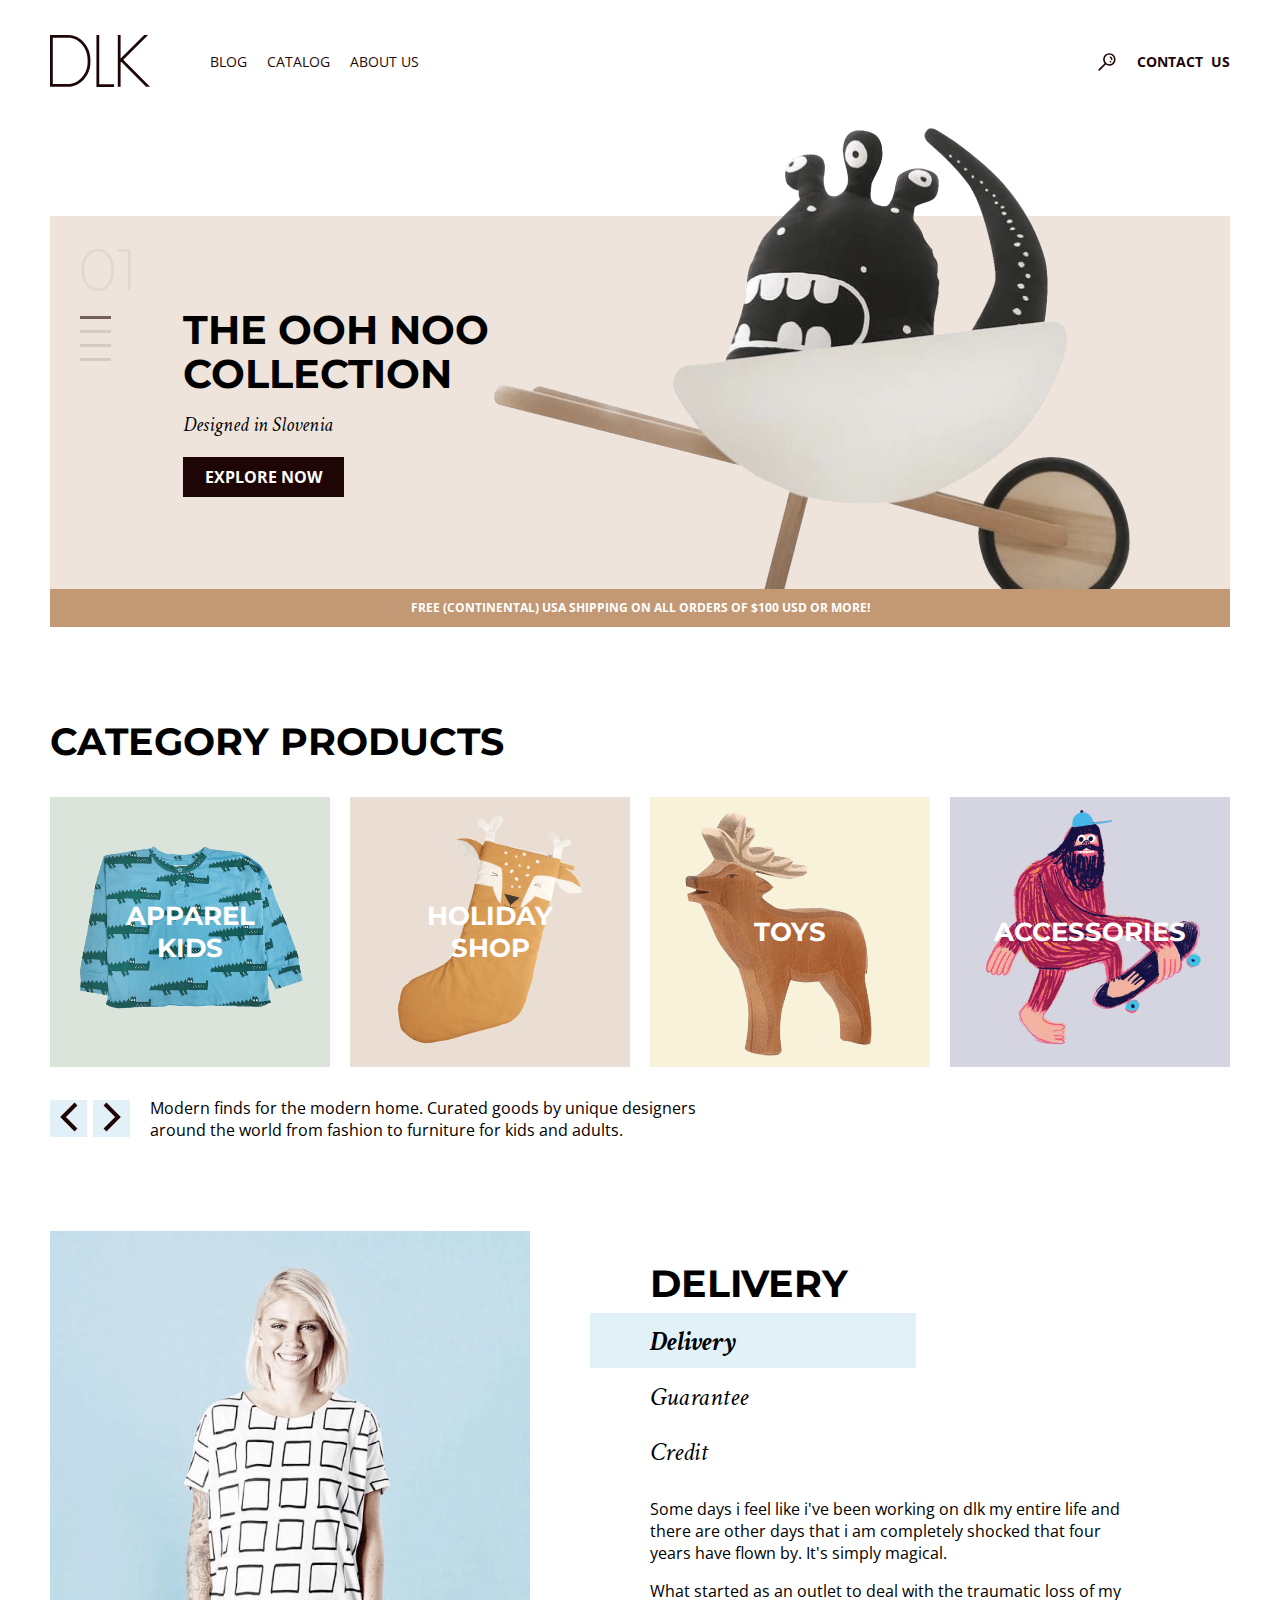
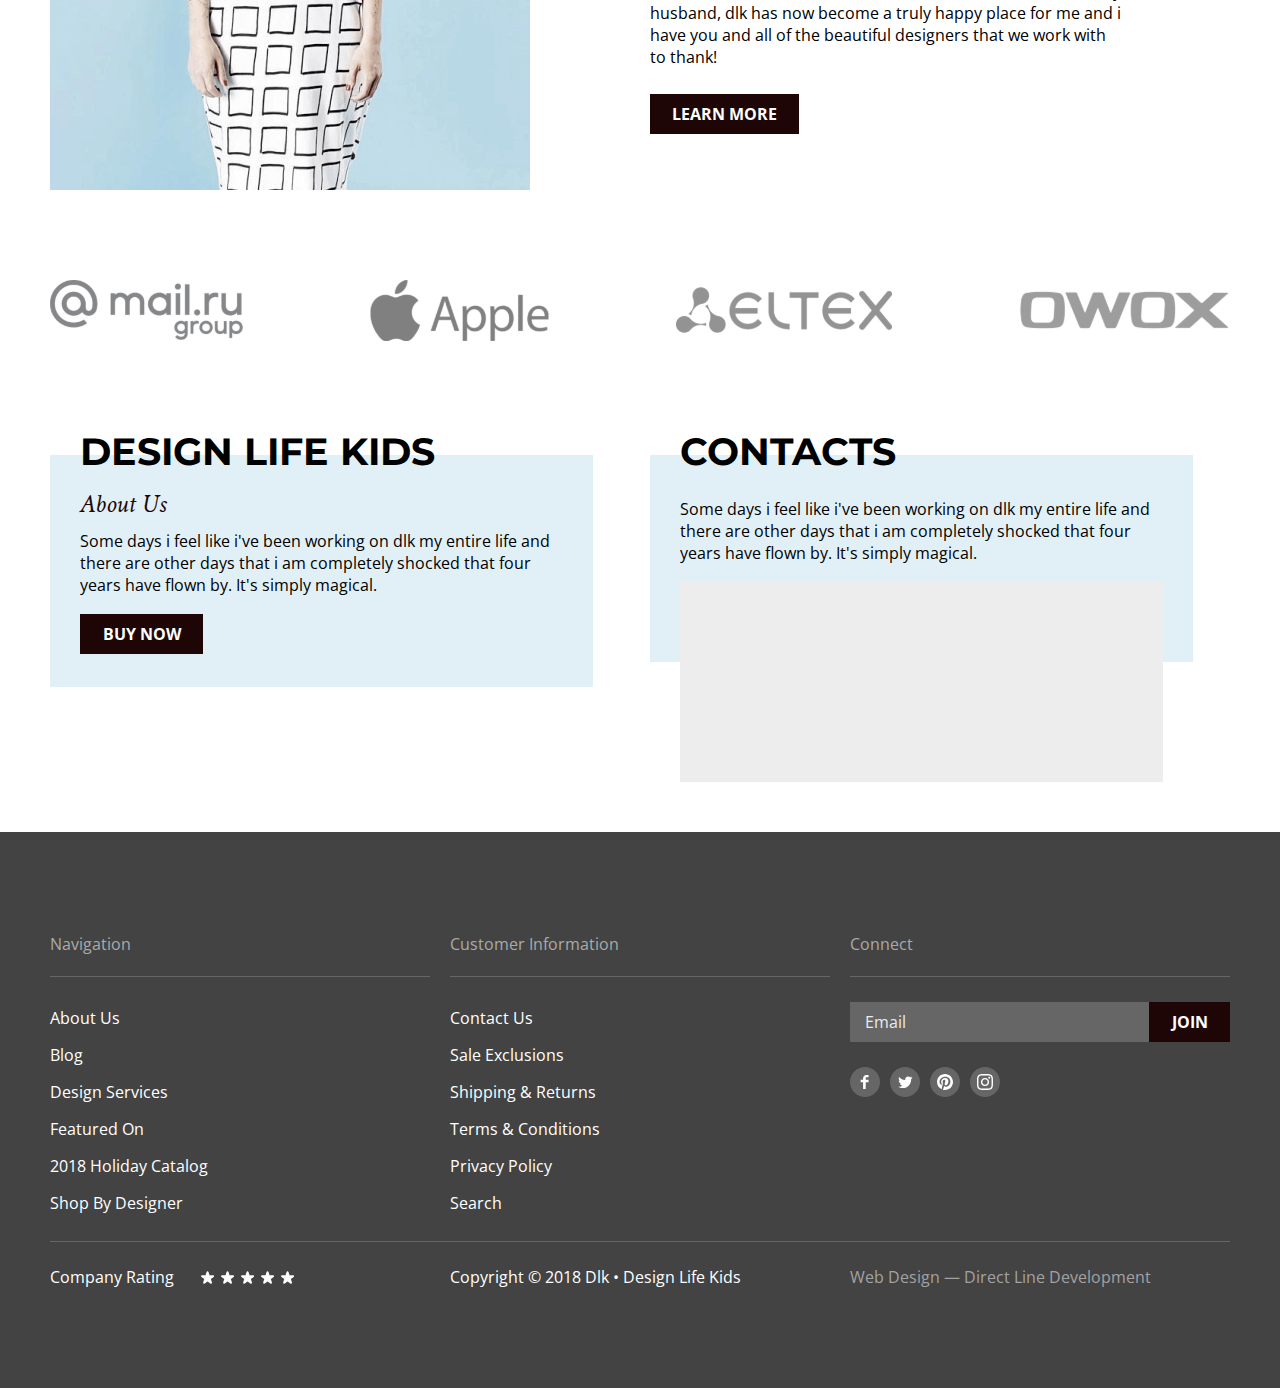
==== commit adf8df78: "Removed unneded wrapping div" ====
--- a/index.html
+++ b/index.html
@@ -157,9 +157,7 @@
             </div>                    
         </section>        
         <section class="delivery container">
-            <div class="delivery-image">
-                <img src="images/delivery-portrait.png" width="480" height="559" alt="Portrait">
-            </div>
+            <img class="delivery-image" src="images/delivery-portrait.png" alt="Portrait" width="480" height="559">
             <div class="delivery-wrapper">
                 <div >
                     <h2 class="delivery-title">Delivery</h2>
@@ -212,9 +210,9 @@
                     Some days i feel like i've been working on dlk my entire life and there are other days that i am completely shocked that four years have flown by. It's simply magical.
                     </p>
                 </div>
-                <div class="about-map">                    
-                    <iframe src="https://www.google.com/maps/embed?pb=!1m18!1m12!1m3!1d1344.9690439823269!2d-122.33340919912241!3d47.60789351940776!2m3!1f0!2f0!3f0!3m2!1i1024!2i768!4f13.1!3m3!1m2!1s0x54906ab402255555%3A0x2403090dada9b694!2skcbf!5e0!3m2!1sru!2sru!4v1621594270492!5m2!1sru!2sru" width="483" height="200" style="border:0;" allowfullscreen="" loading="lazy"></iframe>
-                </div>                            
+                <!-- <div class="about-map">                     -->
+                    <iframe class="about-map" src="https://www.google.com/maps/embed?pb=!1m18!1m12!1m3!1d1344.9690439823269!2d-122.33340919912241!3d47.60789351940776!2m3!1f0!2f0!3f0!3m2!1i1024!2i768!4f13.1!3m3!1m2!1s0x54906ab402255555%3A0x2403090dada9b694!2skcbf!5e0!3m2!1sru!2sru!4v1621594270492!5m2!1sru!2sru" width="483" height="200" style="border:0;" allowfullscreen="" loading="lazy"></iframe>
+                <!-- </div>                             -->
             </section>
         </div>
     </main>
--- a/style.min.css
+++ b/style.min.css
@@ -1 +1 @@
-.banner{min-width:1150px;margin-top:94px}.banner-page-number{margin:0;padding-bottom:10px;font-family:"Montserrat",Arial,sans-serif;font-size:60px;line-height:73px;font-weight:300;color:rgba(30,6,6,0.05);max-width:10%}.banner-page-number-hidden{display:none}.banner-burger{padding:17px 28px}.banner-burger-wrapper{padding-left:2px}.banner-burger input[type="radio"]{display:none}.banner-burger-label{display:block;width:31px;height:3px;margin:0 0 11px;background-color:#D6CAC2;cursor:pointer}.banner-burger-label:hover{background-color:#725F5B}.banner-burger-label:active{background-color:#725F5B}.banner-burger input[type="radio"]:checked + .banner-burger-label{background-color:#725F5B}.banner-title-block{padding:92px 17px;max-width:50%;z-index:1}.banner-slide-title{font-family:"Montserrat",Arial,sans-serif;text-transform:uppercase;font-size:40px;line-height:110%;font-weight:700;margin:0}.banner-designed{font-family:"Crimson Text","Times New Roman",serif;font-style:italic;font-size:20px;line-height:25px;font-weight:400;margin:17px 0 19px}.banner-logo-slide{display:block}.banner-logo-slide-hidden{display:none}.banner-logo-block{position:relative;min-height:372px}.banner-logo-img{position:absolute;bottom:0;right:100px;z-index:0}.banner-logo-block{background:#EEE4DB;display:-webkit-box;display:-ms-flexbox;display:flex}.free-shipping{background:#C29974;font-size:12px;line-height:16px;font-weight:700;text-transform:uppercase;color:#fff;padding:11px;text-align:center;margin:0}.banner-btn{min-width:161px}.learn-more{min-width:149px;margin:10px 0 0 60px}.buy-now{min-width:123px;padding:0 20px}.products{padding:0;margin-top:92px}.products-list{display:-webkit-box;display:-ms-flexbox;display:flex;padding:0;margin-left:-10px;margin-bottom:14px}.products-items{-webkit-box-sizing:border-box;box-sizing:border-box;display:-webkit-box;display:-ms-flexbox;display:flex;-ms-flex-wrap:wrap;flex-wrap:wrap;padding:20px;-webkit-box-pack:center;-ms-flex-pack:center;justify-content:center;-webkit-box-align:center;-ms-flex-align:center;align-items:center;width:280px;height:270px;margin:0 10px}.prod-item-01{background-color:#DBE4DB}.prod-item-02{background-color:#EADDD3}.prod-item-03{background-color:#F8F2DA}.prod-item-04{background-color:#D5D4E1}.product-title{text-align:center;margin:10px;max-width:80%;z-index:1}.list-control-buttons{display:-webkit-box;display:-ms-flexbox;display:flex;-webkit-box-align:center;-ms-flex-align:center;align-items:center}.buttons-wrapper{width:37px;-webkit-box-sizing:border-box;box-sizing:border-box;display:block;margin-right:6px}.text-wrapper{margin-left:14px;max-width:550px;-webkit-box-sizing:border-box;box-sizing:border-box}.button-arrow{background:rgba(112,187,220,0.2);color:#fff;width:37px;height:37px;padding:0;border:none;cursor:pointer}.product-picture{display:block;position:absolute}.products-link:hover,.products-link:active{text-decoration:underline;color:#fff}.delivery{display:-webkit-box;display:-ms-flexbox;display:flex;margin-top:74px}.delivery-image img{display:block;background-color:#C4E0EB}.delivery-wrapper{padding:10px 30px 0 0;margin-left:60px}.delivery-list{font-family:"Crimson Text","Times New Roman",serif;font-style:italic;font-size:26px;line-height:25px;font-weight:400;margin-bottom:20px}.delivery-text{padding-left:60px;width:480px}.delivery-title{padding-left:60px;margin:20px 0 6px}.delivery-list-item{-webkit-box-sizing:border-box;box-sizing:border-box;text-align:left;width:326px;height:55px;padding-top:17px;padding-left:60px;cursor:pointer}.delivery-selected-item,.delivery-list-item:hover{background-color:rgba(112,187,220,0.2);font-weight:700}.brands{margin-top:90px}.brands-list{display:-webkit-box;display:-ms-flexbox;display:flex;-webkit-box-pack:justify;-ms-flex-pack:justify;justify-content:space-between;-webkit-box-align:center;-ms-flex-align:center;align-items:center}.brand-item{cursor:pointer}.brand-item:hover{opacity:.5}.brand-item:active{opacity:.2}.about{display:-webkit-box;display:-ms-flexbox;display:flex;margin-top:0;margin-bottom:-30px}.about-design{width:543px;margin-right:57px;position:relative}.about-contacts{width:543px;position:relative}.about-design-block{background-color:#E1F0F7;padding:33px 30px;min-width:350px}.about-design-block a{font-family:"Crimson Text","Times New Roman",serif;font-style:italic;font-size:26px;line-height:32px;font-weight:400}.about-design-block p{margin:10px 0 18px}.about-contacts-block{padding-bottom:80px}.about-title-shift{position:relative;top:52px;left:30px}.about-map{display:block;position:relative;bottom:80px;left:30px}.about-map iframe{background-color:#EDEDEE}+.banner{min-width:1150px;margin-top:94px}.banner-page-number{margin:0;padding-bottom:10px;font-family:"Montserrat",Arial,sans-serif;font-size:60px;line-height:73px;font-weight:300;color:rgba(30,6,6,0.05);max-width:10%}.banner-page-number-hidden{display:none}.banner-burger{padding:17px 28px}.banner-burger-wrapper{padding-left:2px}.banner-burger input[type="radio"]{display:none}.banner-burger-label{display:block;width:31px;height:3px;margin:0 0 11px;background-color:#D6CAC2;cursor:pointer}.banner-burger-label:hover{background-color:#725F5B}.banner-burger-label:active{background-color:#725F5B}.banner-burger input[type="radio"]:checked + .banner-burger-label{background-color:#725F5B}.banner-title-block{padding:92px 17px;max-width:50%;z-index:1}.banner-slide-title{font-family:"Montserrat",Arial,sans-serif;text-transform:uppercase;font-size:40px;line-height:110%;font-weight:700;margin:0}.banner-designed{font-family:"Crimson Text","Times New Roman",serif;font-style:italic;font-size:20px;line-height:25px;font-weight:400;margin:17px 0 19px}.banner-logo-slide{display:block}.banner-logo-slide-hidden{display:none}.banner-logo-block{position:relative;min-height:372px}.banner-logo-img{position:absolute;bottom:0;right:100px;z-index:0}.banner-logo-block{background:#EEE4DB;display:-webkit-box;display:-ms-flexbox;display:flex}.free-shipping{background:#C29974;font-size:12px;line-height:16px;font-weight:700;text-transform:uppercase;color:#fff;padding:11px;text-align:center;margin:0}.banner-btn{min-width:161px}.learn-more{min-width:149px;margin:10px 0 0 60px}.buy-now{min-width:123px;padding:0 20px}.products{padding:0;margin-top:92px}.products-list{display:-webkit-box;display:-ms-flexbox;display:flex;padding:0;margin-left:-10px;margin-bottom:14px}.products-items{-webkit-box-sizing:border-box;box-sizing:border-box;display:-webkit-box;display:-ms-flexbox;display:flex;-ms-flex-wrap:wrap;flex-wrap:wrap;padding:20px;-webkit-box-pack:center;-ms-flex-pack:center;justify-content:center;-webkit-box-align:center;-ms-flex-align:center;align-items:center;width:280px;height:270px;margin:0 10px}.prod-item-01{background-color:#DBE4DB}.prod-item-02{background-color:#EADDD3}.prod-item-03{background-color:#F8F2DA}.prod-item-04{background-color:#D5D4E1}.product-title{text-align:center;margin:10px;max-width:80%;z-index:1}.list-control-buttons{display:-webkit-box;display:-ms-flexbox;display:flex;-webkit-box-align:center;-ms-flex-align:center;align-items:center}.buttons-wrapper{width:37px;-webkit-box-sizing:border-box;box-sizing:border-box;display:block;margin-right:6px}.text-wrapper{margin-left:14px;max-width:550px;-webkit-box-sizing:border-box;box-sizing:border-box}.button-arrow{background:rgba(112,187,220,0.2);color:#fff;width:37px;height:37px;padding:0;border:none;cursor:pointer}.product-picture{display:block;position:absolute}.products-link:hover,.products-link:active{text-decoration:underline;color:#fff}.delivery{display:-webkit-box;display:-ms-flexbox;display:flex;margin-top:74px}.delivery-image{display:block;background-color:#C4E0EB;width:480px;height:559px}.delivery-wrapper{padding:10px 30px 0 0;margin-left:60px}.delivery-list{font-family:"Crimson Text","Times New Roman",serif;font-style:italic;font-size:26px;line-height:25px;font-weight:400;margin-bottom:20px}.delivery-text{padding-left:60px;width:480px}.delivery-title{padding-left:60px;margin:20px 0 6px}.delivery-list-item{-webkit-box-sizing:border-box;box-sizing:border-box;text-align:left;width:326px;height:55px;padding-top:17px;padding-left:60px;cursor:pointer}.delivery-selected-item,.delivery-list-item:hover{background-color:rgba(112,187,220,0.2);font-weight:700}.brands{margin-top:90px}.brands-list{display:-webkit-box;display:-ms-flexbox;display:flex;-webkit-box-pack:justify;-ms-flex-pack:justify;justify-content:space-between;-webkit-box-align:center;-ms-flex-align:center;align-items:center}.brand-item{cursor:pointer}.brand-item:hover{opacity:.5}.brand-item:active{opacity:.2}.about{display:-webkit-box;display:-ms-flexbox;display:flex;margin-top:0;margin-bottom:-30px}.about-design{width:543px;margin-right:57px;position:relative}.about-contacts{width:543px;position:relative}.about-design-block{background-color:#E1F0F7;padding:33px 30px;min-width:350px}.about-design-block a{font-family:"Crimson Text","Times New Roman",serif;font-style:italic;font-size:26px;line-height:32px;font-weight:400}.about-design-block p{margin:10px 0 18px}.about-contacts-block{padding-bottom:80px}.about-title-shift{position:relative;top:52px;left:30px}.about-map{display:block;position:relative;bottom:80px;left:30px;background-color:#EDEDEE}